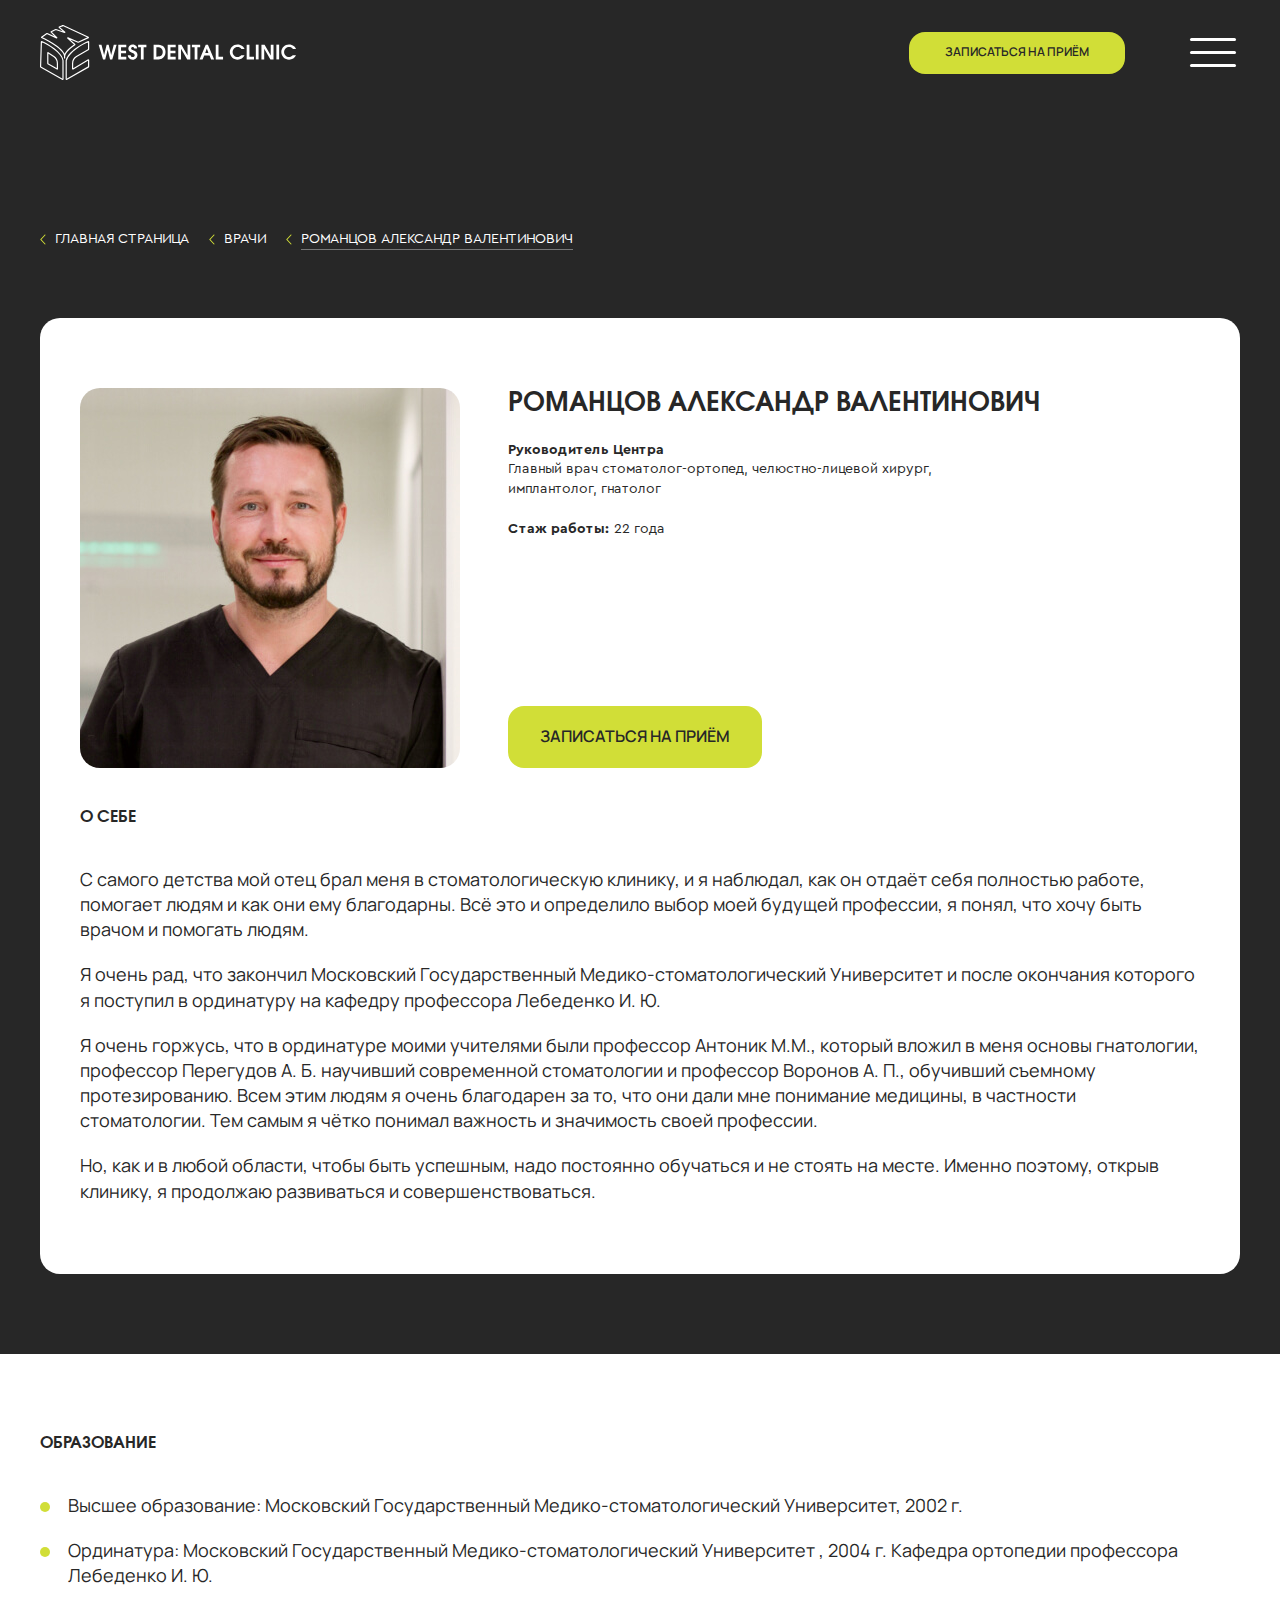
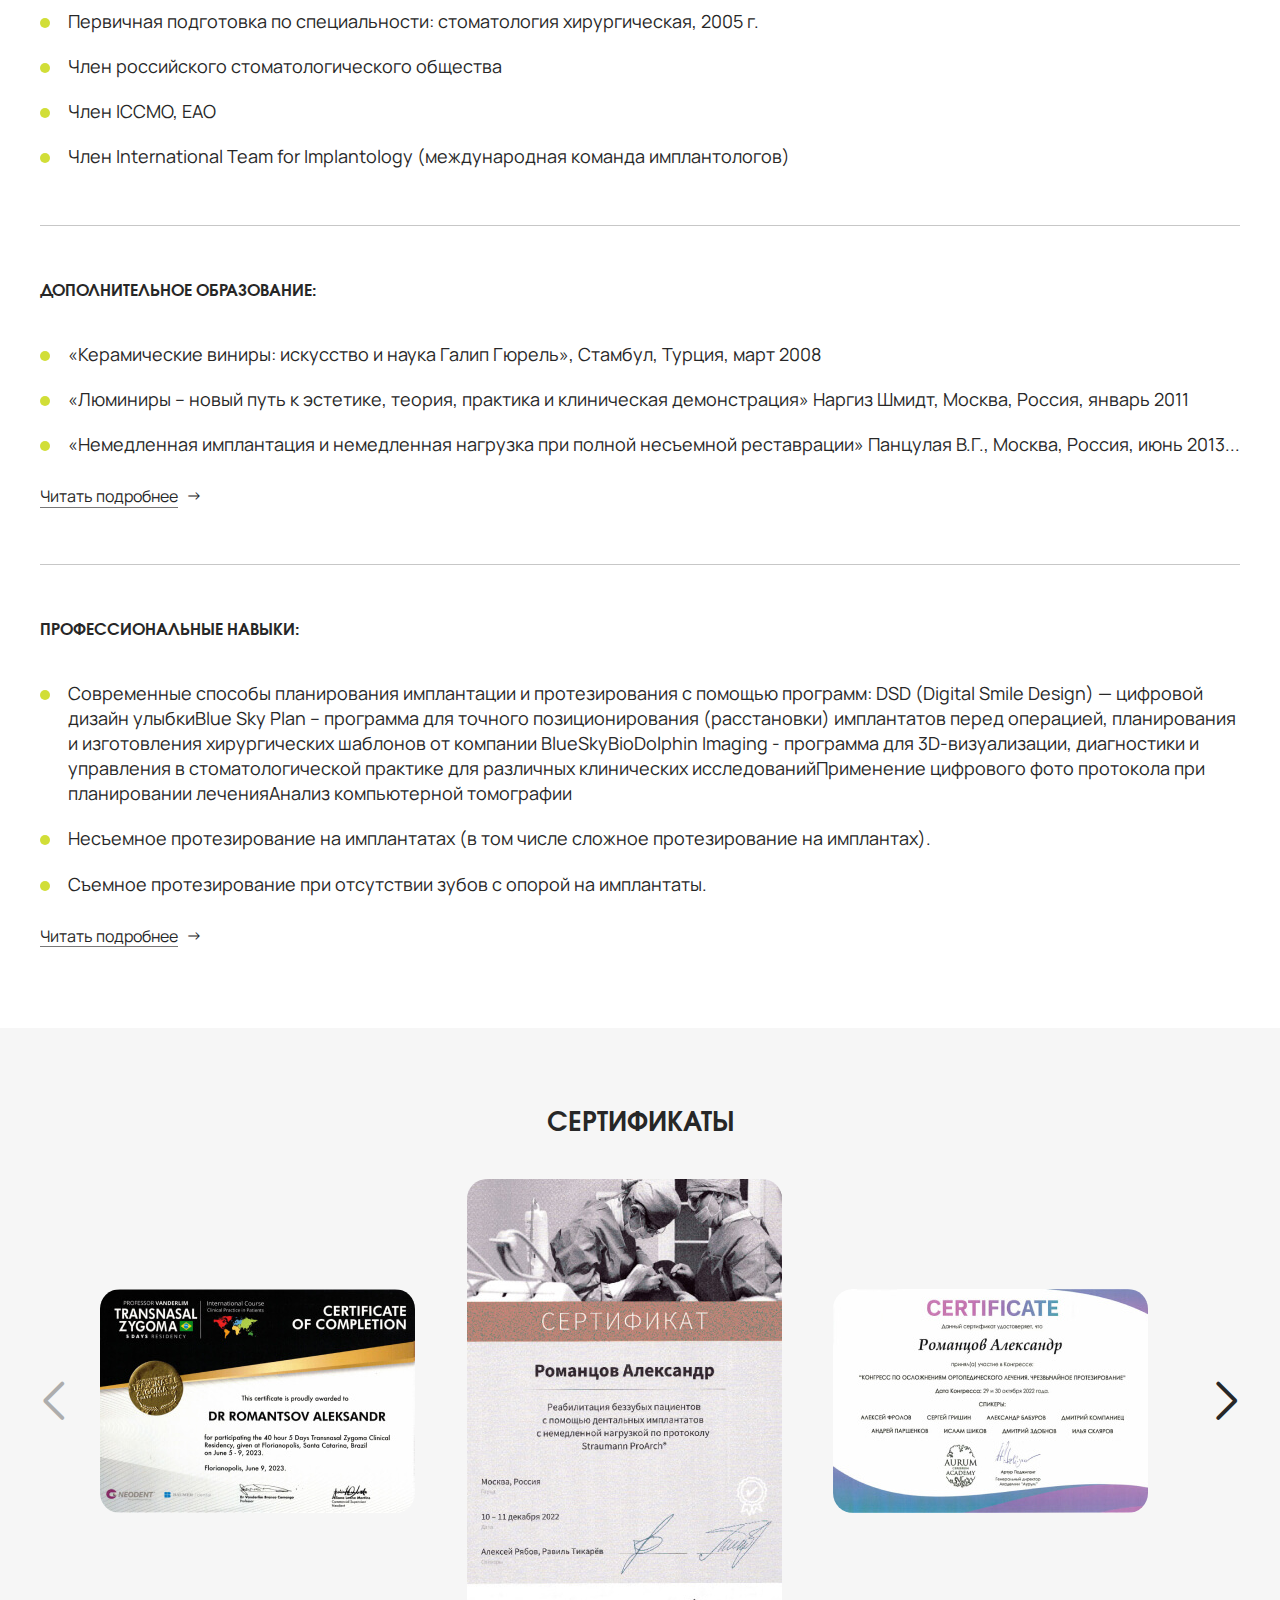
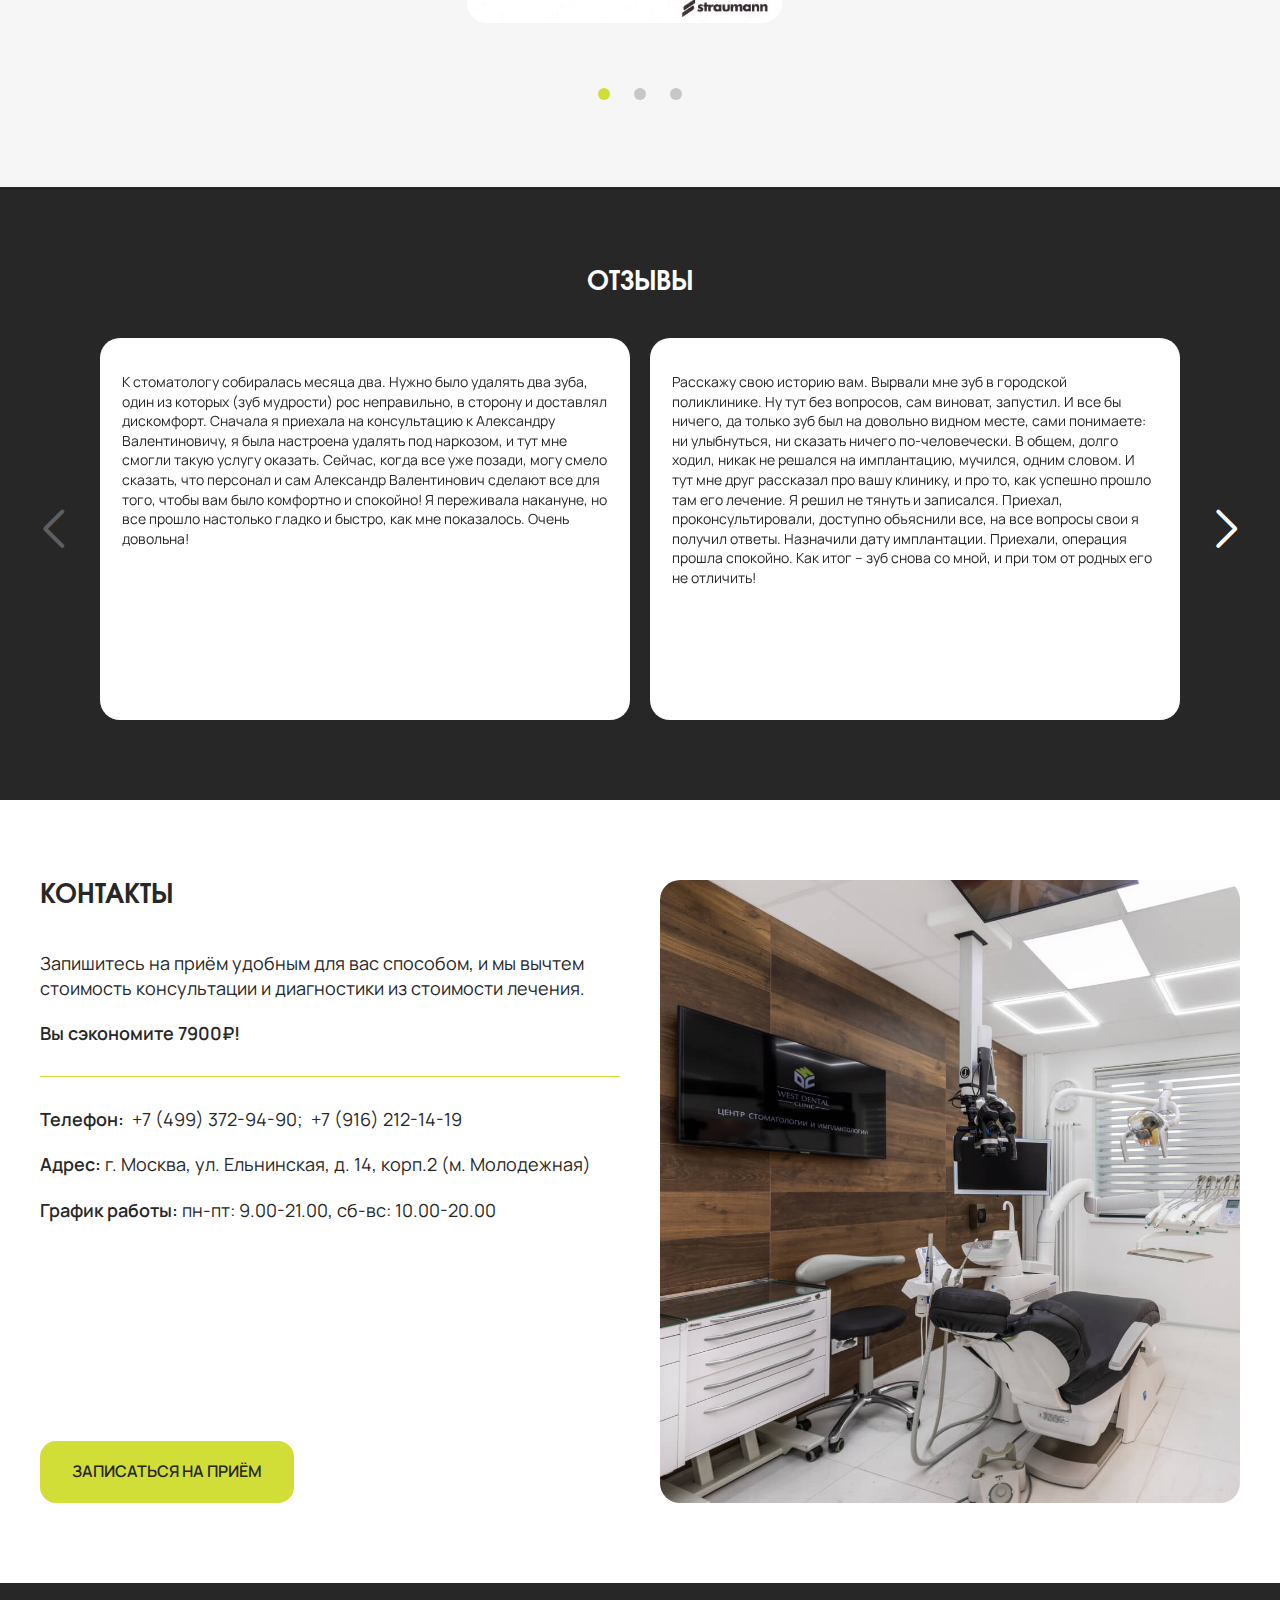
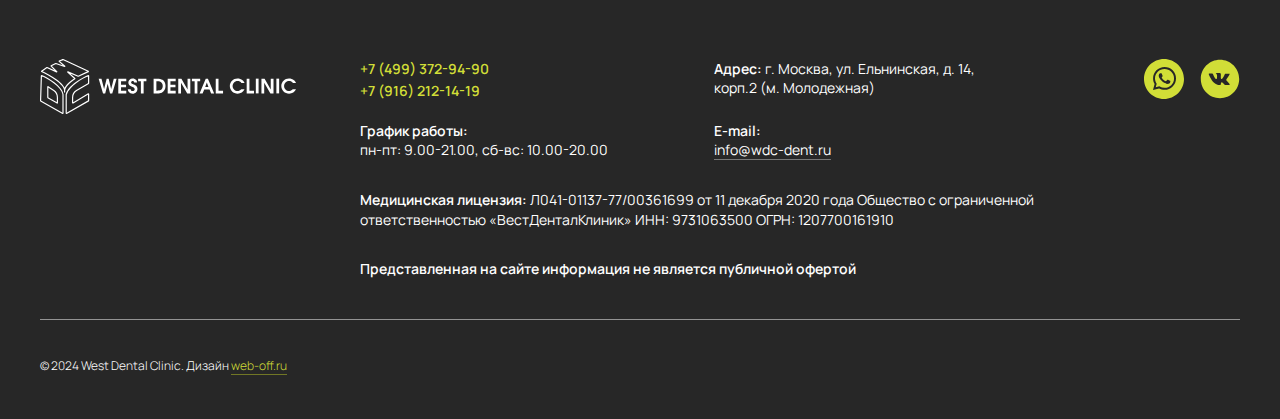
==== doctor.html @ a2f6a0a9 "responsive" ====
﻿<!DOCTYPE html>
<html lang="ru">

<head>
    <meta charset="UTF-8">
    <meta name="viewport" content="width=device-width, initial-scale=1">
    <title>Doctor</title>

    <link rel="apple-touch-icon" sizes="180x180" href="./img/apple-touch-icon.png">
    <link rel="icon" type="image/png" sizes="32x32" href="./img/favicon-32x32.png">
    <link rel="icon" type="image/png" sizes="16x16" href="./img/favicon-16x16.png">
    <link rel="manifest" href="./img/site.webmanifest">
    <link rel="mask-icon" href="./img/safari-pinned-tab.svg" color="#5bbad5">
    <meta name="msapplication-TileColor" content="#00a300">
    <meta name="theme-color" content="#ffffff">

    <link rel="preconnect" href="https://fonts.googleapis.com">
    <link rel="preconnect" href="https://fonts.gstatic.com" crossorigin>
    <link href="https://fonts.googleapis.com/css2?family=Manrope:wght@200..800&display=swap" rel="stylesheet">

    <link href="https://cdn.jsdelivr.net/npm/swiper@11/swiper-bundle.min.css" rel="stylesheet">
    <link href="https://cdn.jsdelivr.net/npm/@fancyapps/ui@5.0/dist/fancybox/fancybox.css" rel="stylesheet">
    <link href="https://cdnjs.cloudflare.com/ajax/libs/animate.css/4.1.1/animate.min.css" rel="stylesheet">
    <link href="css/main.css" rel="stylesheet">
</head>

<body>
    <header class="header">
        <div class="container header__container">
            <a href="" class="header__logo">
                <img src="./img/logo.svg" alt="">
            </a>
            <div class="header__group">
                <address class="header__contact">
                    <a class="header__tel link" href="callto:+74993729490">+7 (499) 372-94-90</a>
                    <p class="header__address">Адрес: г. Москва, ул. Ельнинская, д. 14, корп.2 (м. Молодежная)</p>
                </address>
                <button class="btn btn_min btn_modal"><span>Записаться на приём</span></button>
                <div class="header__menu-btn">
                    <div class="hamburger">
                        <span></span>
                        <span></span>
                        <span></span>
                    </div>
                </div>
            </div>
        </div>
    </header>
    <div class="menu">
        <div class="menu__container">
            <div class="menu__close">
                <svg>
                    <use xlink:href="./img/sprite.svg#icon-close"></use>
                </svg>
            </div>
            <div class="menu__main">
                <a href="" class="menu__logo">
                    <img src="./img/logo.svg" alt="">
                </a>
                <ul class="nav">
                    <li>
                        <span>Услуги и стоимость</span>
                    </li>
                    <li><a href="">наша команда</a></li>
                    <li><a href="">Цены</a></li>
                    <li><a href="">о нас</a></li>
                    <li><a href="">отзывы</a></li>
                    <li><a href="">Контакты</a></li>
                </ul>
                <div class="menu__soc">
                    <a href="#" class="menu__soclink">
                        <img src="img/icon_wa.svg" alt="">
                    </a>
                    <a href="#" class="menu__soclink">
                        <img src="img/icon_vk.svg" alt="">
                    </a>
                </div>
                <div class="menu__contact">
                    <p><strong>Адрес:</strong> г. Москва, ул. Ельнинская, д. 14,<br>корп.2 (м. Молодежная)</p>
                    <p><strong>График работы:</strong> пн-пт: 9.00-21.00, сб-вс: 10.00-20.00</p>
                </div>
            </div>
            <div class="menu__levelwrap menu__levelwrap_2">
                <ul class="menu__2">
                    <li class="menu__back">
                        <img src="./img/back.svg" alt="">
                    </li>
                    <li class="menu__levelclose">
                        <svg>
                            <use xlink:href="./img/sprite.svg#icon-close"></use>
                        </svg>
                    </li>
                    <li><a href="">Консультация и диагностика</a></li>
                    <li>
                        <span data-menu="2_1">Лечение зубов и травм</span>
                    </li>
                    <li><a href="">Антистресс-лечение зубов<br>(наркоз, седация, закись азота)</a></li>
                    <li><a href="">Лечение ВНЧС</a></li>
                    <li>
                        <span data-menu="2_2">Имплантация</span>
                    </li>
                    <li>
                        <span data-menu="2_3">Протезирование</span>
                    </li>
                    <li>
                        <span data-menu="2_4">Хирургия</span>
                    </li>
                    <li>
                        <span data-menu="2_5">Ортодонтия</span>
                    </li>
                    <li><a href="">Детская стоматология</a></li>
                    <li><a href="">Лечение десен<br>(гингивит, пародонтоз, кровотечение)</a></li>
                    <li>
                        <span data-menu="2_6">Профессиональная гигиена<br>и отбеливание</span>
                    </li>    
                </ul>
            </div>
            <div class="menu__levelwrap">
                <ul id="menu_2_1" class="menu__3">
                    <li class="menu__back">
                        <img src="./img/back.svg" alt="">
                    </li>
                    <li class="menu__levelclose">
                        <svg>
                            <use xlink:href="./img/sprite.svg#icon-close"></use>
                        </svg>
                    </li>
                    <li><a href="">Лечение кариеса и установка пломбы</a></li>
                    <li><a href="">Лечение каналов зуба, пульпита, кисты<br>и периодонтита</a></li>
                    <li><a href="">Реставрация зуба</a></li>
                </ul>
            </div>
            <div class="menu__levelwrap">
                <ul id="menu_2_2" class="menu__3">
                    <li class="menu__back">
                        <img src="./img/back.svg" alt="">
                    </li>
                    <li class="menu__levelclose">
                        <svg>
                            <use xlink:href="./img/sprite.svg#icon-close"></use>
                        </svg>
                    </li>
                    <li><a href="">Одиночная имплантация (классическая)</a></li>
                    <li><a href="">Имплантация Аll-on-4 / Аll-on-6</a></li>
                    <li><a href="">Скуловая имплантация Zygoma</a></li>
                </ul>
            </div>
            <div class="menu__levelwrap">
                <ul id="menu_2_3" class="menu__3">
                    <li class="menu__back">
                        <img src="./img/back.svg" alt="">
                    </li>
                    <li class="menu__levelclose">
                        <svg>
                            <use xlink:href="./img/sprite.svg#icon-close"></use>
                        </svg>
                    </li>
                    <li><a href="">Коронки</a></li>
                    <li><a href="">Виниры</a></li>
                    <li><a href="">Съемные протезы</a></li>
                    <li><a href="">Протезирование на имплантатах</a></li>
                </ul>
            </div>
            <div class="menu__levelwrap">
                <ul id="menu_2_4" class="menu__3">
                    <li class="menu__back">
                        <img src="./img/back.svg" alt="">
                    </li>
                    <li class="menu__levelclose">
                        <svg>
                            <use xlink:href="./img/sprite.svg#icon-close"></use>
                        </svg>
                    </li>
                    <li><a href="">Удаление зубов без боли</a></li>
                    <li><a href="">Удаление зубов мудрости</a></li>
                    <li><a href="">Удаление кисты зуба</a></li>
                    <li><a href="">Пластика уздечки языка</a></li>
                    <li><a href="">Пластика десны</a></li>
                    <li><a href="">Костная пластика</a></li>
                </ul>
            </div>
            <div class="menu__levelwrap">
                <ul id="menu_2_5" class="menu__3">
                    <li class="menu__back">
                        <img src="./img/back.svg" alt="">
                    </li>
                    <li class="menu__levelclose">
                        <svg>
                            <use xlink:href="./img/sprite.svg#icon-close"></use>
                        </svg>
                    </li>
                    <li><a href="">Брекеты</a></li>
                    <li><a href="">Элайнеры</a></li>
                    <li><a href="">Пластинки для детей</a></li>
                </ul>
            </div>
            <div class="menu__levelwrap">
                <ul id="menu_2_6" class="menu__3">
                    <li class="menu__back">
                        <img src="./img/back.svg" alt="">
                    </li>
                    <li class="menu__levelclose">
                        <svg>
                            <use xlink:href="./img/sprite.svg#icon-close"></use>
                        </svg>
                    </li>
                    <li><a href="">Чистка и удаление зубного камня</a></li>
                    <li><a href="">Отбеливание зубов</a></li>
                </ul>
            </div>
        </div>
    </div>
    <main class="main">
        <article class="article article_black article_first">
            <div class="container">
                <ul class="breadcrumbs">
                    <li><a href="">главная страница</a></li>
                    <li><a href="">врачи</a></li>
                    <li><span>Романцов Александр валентинович</span></li>
                </ul>
                <div class="doccard-wrap">
                    <div class="doccard">
                        <div class="doccard__picwrap">
                            <img class="doccard__pic" src="./img/doc_1.jpg" alt="">
                        </div>
                        <div class="doccard__desc">
                            <h2 class="title title_h2">РОМАНЦОВ АЛЕКСАНДР <span>ВАЛЕНТИНОВИЧ</span></h2>
                            <p><strong>Руководитель Центра</strong><br>Главный врач стоматолог-ортопед, челюстно-лицевой
                                хирург, имплантолог, гнатолог</p>
                            <p><strong>Стаж работы:</strong> 22 года</p>
                        </div>
                        <div class="doccard__btnwrap">
                            <a class="btn btn_modal" href="" target="_blank"><span>Записаться на приём</span></a>
                        </div>
                        <div class="doccard__videowrap">
                            <div class="doccard__videoinner">
                                <iframe src="https://www.youtube.com/embed/AF09x-DdxAo"
                                    title="Романцов А.В. о стоматологии West Dental Clinic" frameborder="0"
                                    policy="strict-origin-when-cross-origin" allowfullscreen="">
                                </iframe>
                            </div>
                        </div>
                    </div>
                    <div class="content">
                        <h3>О себе</h3>
                        <p>С самого детства мой отец брал меня в стоматологическую клинику, и я наблюдал, как он отдаёт себя
                            полностью работе, помогает людям и как они ему благодарны. Всё это и определило выбор моей
                            будущей профессии, я понял, что хочу быть врачом и помогать людям.</p>
                        <p>Я очень рад, что закончил Московский Государственный Медико-стоматологический Университет и после
                            окончания которого я поступил в ординатуру на кафедру профессора Лебеденко И. Ю.
    
                        </p>
                        <p>Я очень горжусь, что в ординатуре моими учителями были профессор Антоник М.М., который вложил в
                            меня основы гнатологии, профессор Перегудов А. Б. научивший современной стоматологии и профессор
                            Воронов А. П., обучивший съемному протезированию. Всем этим людям я очень благодарен за то, что
                            они дали мне понимание медицины, в частности стоматологии. Тем самым я чётко понимал важность и
                            значимость своей профессии.</p>
                        <p>Но, как и в любой области, чтобы быть успешным, надо постоянно обучаться и не стоять на месте.
                            Именно поэтому, открыв клинику, я продолжаю развиваться и совершенствоваться.</p>
                    </div>
                </div>
            </div>
        </article>
        <article class="article">
            <div class="container">
                <div class="content">
                    <h3>ОБРАЗОВАНИЕ</h3>
                    <ul>
                        <li>Высшее образование: Московский Государственный Медико-стоматологический Университет, 2002 г.</li>
                        <li>Ординатура: Московский Государственный Медико-стоматологический Университет , 2004 г. 
                            Кафедра ортопедии профессора Лебеденко И. Ю.</li>
                        <li>Первичная подготовка по специальности: стоматология хирургическая, 2005 г.</li>
                        <li>Член российского стоматологического общества</li>
                        <li>Член ICCMO, EAO</li>
                        <li>Член International Team for Implantology (международная команда имплантологов)</li>
                    </ul>
                    <hr>
                    <h3>ДОПОЛНИТЕЛЬНОЕ ОБРАЗОВАНИЕ:</h3>
                    <ul>
                        <li>«Керамические виниры: искусство и наука Галип Гюрель», Стамбул, Турция, март 2008</li>
                        <li>«Люминиры – новый путь к эстетике, теория, практика и клиническая демонстрация» Наргиз Шмидт, Москва, Россия, январь 2011</li>
                        <li>«Немедленная имплантация и немедленная нагрузка при полной несъемной реставрации» Панцулая В.Г., Москва, Россия, июнь 2013...</li>
                    </ul>
                    <a href="" class="readmore">Читать подробнее</a>
                    <hr>
                    <h3>ПРОФЕССИОНАЛЬНЫЕ НАВЫКИ:</h3>
                    <ul>
                        <li>Современные способы планирования имплантации и протезирования с помощью программ: DSD (Digital Smile Design) — цифровой дизайн улыбкиBlue Sky Plan – программа для точного позиционирования (расстановки) имплантатов перед операцией, планирования и изготовления хирургических шаблонов от компании BlueSkyBioDolphin Imaging - программа для 3D-визуализации, диагностики и управления в стоматологической практике для различных клинических исследованийПрименение цифрового фото протокола при планировании леченияАнализ компьютерной томографии</li>
                        <li>Несъемное протезирование на имплантатах (в том числе сложное протезирование на имплантах).</li>
                        <li>Съемное протезирование при отсутствии зубов с опорой на имплантаты.</li>
                    </ul>
                    <a href="" class="readmore">Читать подробнее</a>
                </div>
            </div>
        </article>
        <article class="article sert">
            <div class="container">
                <h2 class="title title_h2 title_center">Сертификаты</h2>
                <div class="galwrap">
                    <div id="sert-gal" class="sert-gal swiper">
                        <div class="swiper-wrapper">
                            <div class="swiper-slide">
                                <a class="sert-gal__picwrap" href="./img/sert_1_big.jpg" data-fancybox="sert-gal">
                                    <img class="sert-gal__pic" src="./img/sert_1.jpg" alt="">
                                </a>
                            </div>
                            <div class="swiper-slide">
                                <a class="sert-gal__picwrap" href="./img/sert_2_big.jpg" data-fancybox="sert-gal">
                                    <img class="sert-gal__pic" src="./img/sert_2.jpg" alt="">
                                </a>
                            </div>
                            <div class="swiper-slide">
                                <a class="sert-gal__picwrap" href="./img/sert_3_big.jpg" data-fancybox="sert-gal">
                                    <img class="sert-gal__pic" src="./img/sert_3.jpg" alt="">
                                </a>
                            </div>
                            <div class="swiper-slide">
                                <a class="sert-gal__picwrap" href="./img/sert_1_big.jpg" data-fancybox="sert-gal">
                                    <img class="sert-gal__pic" src="./img/sert_1.jpg" alt="">
                                </a>
                            </div>
                            <div class="swiper-slide">
                                <a class="sert-gal__picwrap" href="./img/sert_2_big.jpg" data-fancybox="sert-gal">
                                    <img class="sert-gal__pic" src="./img/sert_2.jpg" alt="">
                                </a>
                            </div>
                        </div>
                    </div>
                    <div id="sert-prev" class="swiper-button swiper-button-prev"></div>
                    <div id="sert-next" class="swiper-button swiper-button-next"></div>
                </div>
                <div id="sert-pagination" class="swiper-pagination"></div>
            </div>
        </article>
        <article class="article article_black">
            <div class="container">
                <h2 class="title title_h2 title_center">Отзывы</h2>
                <div class="textreview-wrap">
                    <div class="galwrap">
                        <div id="textreview" class="review-text swiper">
                            <div class="swiper-wrapper">
                                <div class="swiper-slide">
                                    К стоматологу собиралась месяца два. Нужно было удалять два зуба, один из которых (зуб мудрости) рос неправильно, в сторону и доставлял дискомфорт. Сначала я приехала на консультацию к Александру Валентиновичу, я была настроена удалять под наркозом, и тут мне смогли такую услугу оказать. Сейчас, когда все уже позади, могу смело сказать, что персонал и сам Александр Валентинович сделают все для того, чтобы вам было комфортно и спокойно! Я переживала накануне, но все прошло настолько гладко и быстро, как мне показалось. Очень довольна!
                                </div>
                                <div class="swiper-slide">
                                    Расскажу свою историю вам. Вырвали мне зуб в городской поликлинике. Ну тут без вопросов, сам виноват, запустил. И все бы ничего, да только зуб был на довольно видном месте, сами понимаете: ни улыбнуться, ни сказать ничего по-человечески. В общем, долго ходил, никак не решался на имплантацию, мучился, одним словом. И тут мне друг рассказал про вашу клинику, и про то, как успешно прошло там его лечение. Я решил не тянуть и записался. Приехал, проконсультировали, доступно объяснили все, на все вопросы свои я получил ответы. Назначили дату имплантации. Приехали, операция прошла спокойно. Как итог – зуб снова со мной, и при том от родных его не отличить!
                                </div>
                                <div class="swiper-slide">
                                    Хорошая клиника. Удаляла здесь зуб и теперь планирую поставить имплант. Очень боялась процедуры удаления. Раньше не приходилось этого делать, думала, что будет больно. Ничего подобного, но об этом подробнее уже на страничке врача Чижевского. Сама клиника приятная, обстановка, атмосфера все сделано так, чтобы пациенты чувствовали себя комфортно. Расчет оказался верным, да и отношение сотрудников тоже порадовало, вежливо, участливо общаются, помогают по всем вопросам. Наилучшие впечатления.
                                </div>
                                <div class="swiper-slide">
                                    Нужно было удалить 4 "восьмерки". В нескольких клиниках (не в России) сказали, что зубы сложные и для удаления нужно ложиться в стационар. Где-то говорили, что операция под под общим наркозом. В общем, достаточно страшно звучало. По рекомендации узнал о докторе, записался за месяц и ради операции приехал из Еревана в Москву. Больше всего поразила скорость, с которой все зубы были удалены. 25-30 минут! После операции доктор дал все инструкции по уходу + отправил подробный PDF-файл с ними. Ожидал, что процесс заживления будет долгим и болезненным, однако все оказалось совсем не так. Самым неприятным было дождаться, пока пройдет анестезия. Дальше только легкий дискомфорт от швов. Все пугали большим отеком… Отек был настолько минимальным, что это не считается.  В общем, все отлично! Иван - очень профессиональный хирург, бесконечно советую всем, кто читает этот отзыв и сомневается! <a href="https://prodoctorov.ru/moskva/lpu/44624-west-dental-clinic/otzivi/" target="_blank">https://prodoctorov.ru/moskva/lpu/44624-west-dental-clinic/otzivi/</a>
                                </div>
                                <div class="swiper-slide">
                                    Стоматолог Романцов Александр Валентинович — профессионал своего дела! Обратилась к нему для установки виниров и осталась полностью довольна результатом. Он проявил чуткость и внимание, внимательно выслушал все мои пожелания и объяснил все этапы процедуры. Врач работал аккуратно и безболезненно, что для меня было особенно важно. Виниры выглядят естественно и отлично смотрятся на зубах, я получила именно то, что хотела. Благодаря доктору Романцову улыбка стала моим главным украшением! Рекомендую его услуги всем, кто хочет получить качественное лечение и прекрасный результат. <a href="https://prodoctorov.ru/moskva/lpu/44624-west-dental-clinic/otzivi/" target="_blank">https://prodoctorov.ru/moskva/lpu/44624-west-dental-clinic/otzivi/</a>
                                </div>
                                <div class="swiper-slide">
                                    Доктор тщательно изучил мою улыбку и выслушал все мои пожелания относительно конечного результата. Он проявил глубокое понимание и предложил мне несколько вариантов, чтобы помочь мне выбрать наиболее подходящий дизайн и форму виниров. Во время процедуры установки виниров доктор проявил высокую компетентность и мастерство. Он использовал современное оборудование и техники, чтобы достичь оптимального результата. Когда процедура была завершена, я был приятно удивлен результатом. Виниры были точно изготовлены, и идеально соответствовали моим зубам. Моя улыбка стала более красивой и естественной, и я получил много положительных отзывов от друзей и семьи. <a href="https://prodoctorov.ru/moskva/lpu/44624-west-dental-clinic/otzivi/" target="_blank">https://prodoctorov.ru/moskva/lpu/44624-west-dental-clinic/otzivi/</a>
                                </div>
                                <div class="swiper-slide">
                                    Обратилась в стоматологию "Вест дентал клиник", так как болела нижняя челюсть. После осмотра и рентгена выяснилось, что это зуб мудрости упирается в зубной ряд. На удаление меня отправили к Александру Валентиновичу. Врач понравился, так как быстро и безболезненно провел сложное удаление зуба. В кабинете комфортное кресло, приятная музыка, чистота и порядок. <a href="https://prodoctorov.ru/moskva/lpu/44624-west-dental-clinic/otzivi/" target="_blank">https://prodoctorov.ru/moskva/lpu/44624-west-dental-clinic/otzivi/</a>
                                </div>
                                <div class="swiper-slide">
                                    У Александра Валентиновича ставила коронку, когда сломался передний зуб. Естественно я расстроилась и стала искать клинику, в которой можно исправить всё. Доктора Романцова посоветовала мама, которая ещё у его отца делала коронки и протез. Я записалась на первичный прием. Александр Валентинович отказался от идеи удаления и имплантации после того, как увидел снимок зуба. Зуб перелечили и восстановили под коронку. На тот момент я была стеснена в средствах. Установка прошла удачно. К коронке уже привыкла, дискомфорта от неё нет, как родная. По цвету тоже не отличишь. Доктора рекомендую. <a href="https://prodoctorov.ru/moskva/lpu/44624-west-dental-clinic/otzivi/" target="_blank">https://prodoctorov.ru/moskva/lpu/44624-west-dental-clinic/otzivi/</a>
                                </div>
                                <div class="swiper-slide">
                                    Буквально перед Новым годом посетила клинику "Вест дентал клиник", на Ельнинской улице. Приехали на праздники в Москву к родственникам и после катания на горках и сильного переохлаждения опухла щека. Боль мучила всю ночь, и утром сестра повезла меня в эту клинику. Спасибо доктору Романцову Александру Валентиновичу, выявили сильное обострение периодонтита, и зуб пришлось удалить. Очень вежливый и добродушный человек, компетентный врач, всё сделал быстро и профессионально. <a href="https://prodoctorov.ru/moskva/lpu/44624-west-dental-clinic/otzivi/" target="_blank">https://prodoctorov.ru/moskva/lpu/44624-west-dental-clinic/otzivi/</a>
                                </div>
                                <div class="swiper-slide">
                                    Долго была в поисках клиники и могу смело сказать , что я ее нашла ! Поход к стоматологу , чего уж там , не самое приятное мероприятие … Особенно для меня , учитывая непереносимость некоторых вмешательств . Страх остаться один на один с болью ,часто останавливает , но это не про West dental clinic . Куратор Елизавета и врачи всегда на связи и подскажут , что нужно сделать (особую благодарность Иваненко М.Д. ). Оборудование соответствует новейшим технологиям . Доктор Романцов А.В. часто повышает квалификации зарубежом. Возможно для кого-то ценообразование за услуги покажется завышенной , но это среднестатистическая цена по Москве за хорошие услуги . И нужно учесть , что в этой клинике , специалист точно не забудет изломленный инструмент в зубе , что часто бывает . Уже год комфортно и без последствий лечу зубы . И вам советую выбрать именно эту клинику. <a href="https://yandex.ru/maps/org/west_dental_clinic/122246057329/reviews/?ll=37.428621%2C55.738187&z=14.6" target="_blank">https://yandex.ru/maps/org/west_dental_clinic/122246057329/reviews/?ll=37.428621%2C55.738187&z=14.6</a>
                                </div>
                                <div class="swiper-slide">
                                    Это самое настоящее место притяжения для тех кто хочет иметь здоровые зубы и красивую улыбку. Отличный интерьер, классные специалисты, передовые технологии в стоматологии. Но самое важное это самые искренние отношения к пациентам. Сюда хочется возвращаться снова и снова не только взрослым но и маленьким пациентам. Для маленьких пациентов есть детский кабинет в котором совсем не страшно лечить зубки. Всем желаю посетить данную клинику, лучшую клинику в городе. <a href="https://yandex.ru/maps/org/west_dental_clinic/122246057329/reviews/?ll=37.428621%2C55.738187&z=14.6" target="_blank">https://yandex.ru/maps/org/west_dental_clinic/122246057329/reviews/?ll=37.428621%2C55.738187&z=14.6</a>
                                </div>
                                <div class="swiper-slide">
                                    Я не любитель писать отзывы,но видимо пришло и моё время. Клиника и персонал на высшем уровне.Настолько клиентоориентированности я не видела нигде. Даже ,ожидавшему ,в машине клиенту предлагают чай(девушки на ресепшен 12.10.23 ооочень приветливы). Наш доктор Авлюкова,раньше работала не далеко от нашего дома.Узнав что она перевелась в другой конец Москвы-я расстроилась,что придется дольше ехать))).Менять доктора точно не буду,где она -там и мы. <a href="https://yandex.ru/maps/org/west_dental_clinic/122246057329/reviews/?ll=37.428621%2C55.738187&z=14.6" target="_blank">https://yandex.ru/maps/org/west_dental_clinic/122246057329/reviews/?ll=37.428621%2C55.738187&z=14.6</a>
                                </div>
                                <div class="swiper-slide">
                                    Лучшая семейная клиника Москвы и не только! Мы с семьей часто путешествуем по миру, но такого сервиса не встречали ни в одной стране. Попали сюда случайно, увидев рекламу в интернете. Заинтересовал подход и уровень сервиса. С тех пор прошло 3 года и мы ни разу не пожалели что лечимся здесь. Я с женой побывал в руках наверное всех специалистов клиники и мы всегда оставались довольны. Дети наблюдаются Авлюковой Алтын, они впервые САМИ ХОТЯТ ЛЕЧИТСЯ. Врач великолепный, легко нашел подход к обоим детям, не смотря на то что они абсолютно разные. Очень нравится что лечится можно одновременно всем членам семьи. Так же поражает уровень сервиса. Всегда тепло встретят фирменным чаем, при долгом лечении выдадут тапочки и плед, а в день рождения пришлют цветы/подарок. Если вы хотите ощутить на себе что такое ВИП сервис и забыть о том что стоматология это страшно - вам сюда! <a href="https://yandex.ru/maps/org/west_dental_clinic/122246057329/reviews/?ll=37.428621%2C55.738187&z=14.6" target="_blank">https://yandex.ru/maps/org/west_dental_clinic/122246057329/reviews/?ll=37.428621%2C55.738187&z=14.6</a>
                                </div>
                                <div class="swiper-slide">
                                    Ходим уже всей семьей. Александр Валентинович профессионал очень высокой категории, взялся за мой сложный случай и все процедуры провёл на высочайшем уровне! Год прошел, а я хожу мимо и радуюсь, что у нас на районе есть такая замечательная клиника! Все показали, рассказали, предложили альтернативные варианты материалов по стоимости, дали время определиться. Через год назрело удаление зуба у мужа- без вопросов сразу сюда. А какое здесь внимательное отношение к детям!!!! У меня сынок после удаления зуба из кабинета таким довольным вышел, что захотел обратно в гости. Спасибо Вам от всей нашей семьи! Успехов и процветания! <a href="https://yandex.ru/maps/org/west_dental_clinic/122246057329/reviews/?ll=37.428621%2C55.738187&z=14.6" target="_blank">https://yandex.ru/maps/org/west_dental_clinic/122246057329/reviews/?ll=37.428621%2C55.738187&z=14.6</a>
                                </div>
                                <div class="swiper-slide">
                                    Была на приёме с ребёнком 5 лет. Атмосфера очень комфортная. Обстановка и ремонт на высшем уровне. Персонал обходительный. Сын очень нервничал, но интерьер детского кабинета, телевизор с мультфильмом и правильное общение врача помогли ему расслабиться и дать возможность вылечить зуб. Отдельно хочу сказать, что кабинет оборудован всем необходимым, чтоб быстро и качественно вылечить зуб у маленького ребёнка за один визит. Более того, если бы сына не удалось успокоить, то была возможность вылечить зуб под наркозом, есть всё необходимое для этого. Сын ушёл в отличном настроении. После лечения зуб не беспокоил. Клинику рекомендую! <a href="https://yandex.ru/maps/org/west_dental_clinic/122246057329/reviews/?ll=37.428621%2C55.738187&z=14.6" target="_blank">https://yandex.ru/maps/org/west_dental_clinic/122246057329/reviews/?ll=37.428621%2C55.738187&z=14.6</a>
                                </div>
                                <div class="swiper-slide">
                                    Я год решалась на подрезание уздечки ребёнку. Искала доктора. Поехали в одну клинику, но там не нашли контакт с ребёнком и нам посоветовали west dental. С самого порога от клиники только восторг, уровень сервиса достойный, приветливый администратор, супер врачи, к которым не страшно идти даже детям, чистейшая клиника с современным ремонтом, дизайном и оборудованием. Доктору Алтын просто низкий поклон за её золотые руки. На сколько быстро она нашла контакт с ребёнком, который не даётся даже кровь из пальца сдавать. Здесь же он доверял доктору на все 100%. И после пластики уздечки обнимался с доктором. Всё сделали быстро, качественно и безболезненно. Теперь нашего трусишку будем возить только сюда!!! Спасибо огромное🙏🏽 <a href="https://yandex.ru/maps/org/west_dental_clinic/122246057329/reviews/?ll=37.428621%2C55.738187&z=14.6" target="_blank">https://yandex.ru/maps/org/west_dental_clinic/122246057329/reviews/?ll=37.428621%2C55.738187&z=14.6</a>
                                </div>
                                <div class="swiper-slide">
                                    Прекрасная клиника! Обратились просто найдя в поиске. Уделили время и мне и мужу и ребенку. Очень класно, что могу одновременно полечить всю семью. Мне пролечила каналы Иваненко Мария Дмитриевна. Над мужем колдовал сам Романцов Александр Валентинович. Поставили 3 имплантата с коронками. А ребенка осчастливила Богословская Мария Александровна. Клиника не из дешевых, но проходя здесь лечение понимаешь что не зря. Сервис, оборудование, персонал - все на высоте. Ездим с другого конца Москвы, ведь отношение к пациентам и любовь к своей работе присуща не всем врачам! Спасибо большое! Рады что вы стали и нашей Семейной стоматологией! <a href="https://yandex.ru/maps/org/west_dental_clinic/122246057329/reviews/?ll=37.428621%2C55.738187&z=14.6" target="_blank">https://yandex.ru/maps/org/west_dental_clinic/122246057329/reviews/?ll=37.428621%2C55.738187&z=14.6</a>
                                </div>
                            </div>
                        </div>
                        <div id="textreview-prev" class="swiper-button swiper-button-prev"></div>
                        <div id="textreview-next" class="swiper-button swiper-button-next"></div>
                    </div>
                </div>
            </div>
        </article>
        <article class="article contact">
            <div class="container">
                <div class="contact__wrap">
                    <div class="contact__desc">
                        <div class="contact__text">
                            <h2 class="title title_h2">Контакты</h2>
                            <p>Запишитесь на приём удобным для вас способом, и мы вычтем стоимость консультации и диагностики из стоимости лечения.</p>
                            <strong>Вы сэкономите 7900₽!</strong>
                            <hr>
                            <p>
                                <strong>Телефон:</strong>&nbsp;
                                <a href="callto:+74993729490">+7 (499) 372-94-90</a>;&nbsp;
                                <a href="callto:+79162121419">+7 (916) 212-14-19</a>
                            </p>
                            <p><strong>Адрес:</strong>&nbsp;г. Москва, ул. Ельнинская, д. 14, корп.2 (м. Молодежная)</p>
                            <p><strong>График работы:</strong>&nbsp;пн-пт: 9.00-21.00, сб-вс: 10.00-20.00</p>
                        </div>
                        <button class="btn btn_modal"><span>Записаться на приём</span></button>
                    </div>
                    <div class="contact__picwrap">
                        <img class="contact__pic" src="./img/contact.jpg" alt="">
                    </div>
                </div>
            </div>
        </article>
    </main>
    <footer class="footer article_black">
        <div class="container">
            <div class="footer__wrap">
                <a href="#" class="footer__logo">
                    <img src="img/logo.svg" alt="">
                </a>
                <div class="footer__contact">
                    <div>
                        <div>
                            <a class="footer__contact-tel" href="callto:+74993729490">+7 (499) 372-94-90</a>
                        </div>
                        <div>
                            <a class="footer__contact-tel" href="callto:+79162121419">+7 (916) 212-14-19</a>
                        </div>
                        </div>
                    <div>
                        <p><strong>Адрес:</strong> г.&nbsp;Москва, ул.&nbsp;Ельнинская, д.&nbsp;14,<br>корп.2 (м. Молодежная)</p>
                    </div>
                    <div>
                        <p><strong>График работы:</strong> пн-пт: 9.00-21.00, сб-вс:&nbsp;10.00-20.00</p>
                    </div>
                    <div>
                        <p><strong>E-mail:</strong> <a class="footer__mail" href="mailto:info@wdc-dent.ru" target="_blank">info@wdc-dent.ru</a></p>
                    </div>
                </div>
                <div class="footer__soc">
                    <a href="#" class="footer__soclink">
                        <img src="img/icon_wa.svg" alt="">
                    </a>
                    <a href="#" class="footer__soclink">
                        <img src="img/icon_vk.svg" alt="">
                    </a>
                </div>
                <p class="footer__lic"><strong>Медицинская лицензия:</strong> Л041-01137-77/00361699 от 11 декабря 2020 года Общество с ограниченной ответственностью «ВестДенталКлиник» ИНН: 9731063500 ОГРН: 1207700161910</p>
                <p class="footer__pub"><strong>Представленная на сайте информация не является публичной офертой</strong></p>
            </div>
            <p class="footer__copy">
                &copy;&nbsp;2024 West Dental Clinic. Дизайн <a href="web-off.ru" target="_blank">web-off.ru</a>
            </p>
        </div>
    </footer>
    <div class="modal-bg"></div>
    <div class="modal-wrap">
        <div class="modal" data-attr="modal_form">
            <div class="modal__body">
                <h2 class="title title_modal">мы предложим несколько планов лечения на выбор для ситуации любой
                    сложности!</h2>
                <div class="call">
                    Звоните <a href="callto:+74993729490">+7 (499) 372-94-90</a> или мы перезвоним сами!
                </div>
                <form action="#" class="formwrap">
                    <label>
                        <span>Телефон</span>
                        <input id="phone" class="input" type="tel" name="phone" autocomplete="off">
                        <span class="error__text">Пожалуйста, заполните это поле!</span>
                    </label>
                    <label>
                        <span>Имя Фамилия</span>
                        <input class="input error" type="text" id="fio" name="fio">
                        <span class="error__text">Пожалуйста, заполните это поле!</span>
                    </label>
                    <button type="submit" class="btn"><span>Записаться на приём</span></button>
                </form>
                <div class="modal__close">
                    <svg width="26" height="26" viewBox="0 0 26 26" fill="none" xmlns="http://www.w3.org/2000/svg">
                        <path d="M1 1L13 13M13 13L25 25M13 13L25 1M13 13L1 25" stroke="#272727" stroke-width="2"></path>
                    </svg>
                </div>
            </div>
        </div>
    </div>
    <script src="js/jquery-3.6.0.min.js"></script>
    <script src="https://cdn.jsdelivr.net/npm/swiper@11/swiper-bundle.min.js"></script>
    <script src="https://cdn.jsdelivr.net/npm/@fancyapps/ui@5.0/dist/fancybox/fancybox.umd.js"></script>
    <script src="js/wow.min.js"></script>
    <script src="js/mask.js"></script>
    <script src="js/custom.js"></script>
</body>

</html>
---- css/main.css ----
@charset "UTF-8";
@font-face {
  font-family: "Evolventa";
  src: url("../font/EvolventaRegular.ttf") format("truetype");
  font-weight: 400;
  font-style: normal;
}
@font-face {
  font-family: "Evolventa";
  src: url("../font/EvolventaBold.ttf") format("truetype");
  font-weight: 700;
  font-style: normal;
}
@font-face {
  font-family: "Cera";
  src: url("../font/CeraProRegular.eot");
  src: url("../font/CeraProRegular.eot?#iefix") format("embedded-opentype"), url("../font/CeraProRegular.woff2") format("woff2"), url("../font/CeraProRegular.woff") format("woff"), url("../font/CeraProRegular.ttf") format("truetype");
  font-weight: 400;
  font-style: normal;
}
@font-face {
  font-family: "Cera";
  src: url("../font/CeraProBold.eot");
  src: url("../font/CeraProBold.eot?#iefix") format("embedded-opentype"), url("../font/CeraProBold.woff2") format("woff2"), url("../font/CeraProBold.woff") format("woff"), url("../font/CeraProBold.ttf") format("truetype");
  font-weight: 700;
  font-style: normal;
}
* {
  box-sizing: border-box;
}

a:active,
a:focus,
input:active,
input:focus,
textarea:active,
textarea:focus,
button:active,
button:focus,
label:active,
label:focus {
  outline: none !important;
  outline-style: none !important;
  -moz-outline-style: none !important;
  text-decoration: none !important;
}

button {
  cursor: pointer;
}

h1,
h2,
h3,
h4,
h5,
h6 {
  font-weight: 700;
  text-transform: uppercase;
  font-family: var(--third-family);
  line-height: 120%;
  margin-top: 0;
}

h1 {
  font-size: 56px;
  margin: 0 0 40px;
}
h1 span {
  display: block;
  font-weight: 400;
}

h2 {
  font-size: 42px;
  margin-bottom: 60px;
}

h3 {
  font-size: 32px;
  margin-bottom: 24px;
}

h4 {
  font-size: 18px;
  margin-bottom: 16px;
}

input,
select,
textarea {
  outline: none !important;
  outline-style: none !important;
  -moz-outline-style: none !important;
  border: 0;
}

p {
  margin: 0 0 20px;
}
p:last-child {
  margin: 0 !important;
}

img {
  line-height: 100%;
  max-width: 100%;
  display: block;
}

a,
a:hover,
a:focus,
a:visited,
a:active {
  text-decoration: none;
  position: relative;
}

ul {
  list-style-type: none;
  list-style-position: inside;
  display: block;
  margin: 0;
  padding: 0;
}

ol {
  list-style-type: decimal;
  list-style-position: inside;
  display: block;
  margin: 0;
  padding: 0;
}

b,
strong {
  font-weight: 600;
}

i {
  font-style: italic;
}

table {
  border: 0;
  border-collapse: collapse;
  margin: 0;
  width: 100%;
}

table th {
  font-weight: 400;
}

table th,
table td {
  border: 0;
  padding: 0;
}

:root {
  --font-family: "Cera", sans-serif;
  --second-family: "Manrope", sans-serif;
  --third-family: "Evolventa", sans-serif;
  --transition: all 0.2s ease-in-out;
  --transition05: all 0.5s ease-in-out;
  --transitionbtn: all 0.8s cubic-bezier(.4,0,.2,1);
  --black: #272727;
  --green: #d1de37;
  --gray: #c7c7c7;
  --white: #ffffff;
}

body {
  display: flex;
  flex-direction: column;
  min-height: 100vh;
  overflow-x: hidden;
  color: var(--black);
  font-weight: 400;
  font-size: 16px;
  line-height: 1.4;
  padding: 0;
  margin: 0;
  background: var(--white);
  font-family: var(--font-family);
}

.oh {
  overflow: hidden;
}

.nowrap {
  white-space: nowrap;
}

.mb0 {
  margin-bottom: 0 !important;
}

.wow {
  visibility: hidden;
}

.main {
  padding-top: 100px;
  flex: 1 0 auto;
}

.container {
  width: 1180px;
  margin: 0 auto;
  padding: 0;
}

.header {
  padding: 25px 0;
  background: var(--black);
  color: var(--white);
  height: 105px;
  position: fixed;
  top: 0;
  left: 0;
  right: 0;
  z-index: 100;
}
.header__container {
  display: flex;
  justify-content: space-between;
}
.header__logo {
  height: 100%;
  display: block;
}
.header__logo img {
  height: 100%;
}
.header__group {
  display: flex;
  gap: 40px;
  align-items: center;
}
.header__contact {
  font-style: normal;
  font-family: var(--second-family);
  font-weight: 500;
  font-size: 14px;
}
.header__tel {
  color: var(--white);
  transition: var(--transition);
}
.header__tel:hover {
  color: var(--green);
}
.header__address {
  margin-top: 4px;
}
.header__menu-btn {
  justify-content: center;
  align-items: center;
  width: 55px;
  height: 55px;
  cursor: pointer;
  display: flex;
  margin-left: 20px;
}
.header .hamburger {
  width: 46px;
  height: 30px;
  position: relative;
  transform: rotate(0deg);
  transition: 0.5s ease-in-out;
  cursor: pointer;
}
.header .hamburger span:first-child {
  top: 0;
  transform-origin: left center;
}
.header .hamburger span:nth-child(2) {
  top: 13px;
  transform-origin: left center;
}
.header .hamburger span:nth-child(3) {
  top: 26px;
  transform-origin: left center;
}
.header .hamburger span {
  display: block;
  position: absolute;
  height: 3px;
  width: 100%;
  background: var(--white);
  border-radius: 2px;
  opacity: 1;
  left: 0;
  transform: rotate(0deg);
  transition: 0.25s ease-in-out;
}
.header .hamburger.open span:first-child {
  transform: rotate(45deg);
  top: -3px;
  left: 6px;
}
.header .hamburger.open span:nth-child(2) {
  width: 0;
  opacity: 0;
}
.header .hamburger.open span:nth-child(3) {
  transform: rotate(-45deg);
  top: 29px;
  left: 6px;
}

.btn {
  display: inline-flex;
  align-items: center;
  justify-content: center;
  height: 62px;
  border-radius: 16px;
  font-family: var(--second-family);
  font-weight: 600;
  font-size: 16px;
  text-transform: uppercase;
  line-height: 120%;
  padding: 0 32px;
  transition: var(--transition);
  color: var(--black);
  background: var(--green);
  position: relative;
  overflow: hidden;
  border: 0;
}
.btn span {
  position: relative;
  z-index: 20;
  transition: var(--transition);
}
.btn:after {
  content: "";
  display: block;
  position: absolute;
  width: 100%;
  height: 0;
  padding-top: 100%;
  transform: translateY(100%);
  border-radius: 50%;
  transition: var(--transitionbtn);
  z-index: 10;
  background: #becb24;
}
.btn:hover {
  box-shadow: 0 0 14px 2px var(--green);
}
.btn:hover span {
  color: #000;
  transform: scale(1.05);
}
.btn:hover:after {
  transform: translateY(0);
}
.btn_min {
  height: 42px;
  font-size: 12px;
  padding: 0 36px;
}

.article {
  padding: 120px 0;
}
.article_first {
  padding-top: 0;
}
.article_black {
  background: var(--black);
  color: var(--white);
}
.article_black .swiper-button-next:after, .article_black .swiper-button-prev:after {
  color: var(--white);
}
.article_black .swiper-button-next.swiper-button-disabled:hover, .article_black .swiper-button-prev.swiper-button-disabled:hover {
  cursor: not-allowed;
}
.article_black .swiper-button-next.swiper-button-disabled:after, .article_black .swiper-button-prev.swiper-button-disabled:after {
  color: var(--gray);
}
.article_black .swiper-button-next.swiper-button-disabled:after:hover, .article_black .swiper-button-prev.swiper-button-disabled:after:hover {
  cursor: not-allowed;
}
.article_black .review-text .swiper-slide {
  background: var(--white);
  color: var(--black);
  border-radius: 20px;
}

.intro {
  padding: 0 0 40px;
}
.intro__subdesc {
  margin-bottom: 66px;
}
.intro__subdesc span {
  display: block;
  font-family: var(--second-family);
  margin-bottom: 10px;
  font-size: 22px;
}
.intro__subdesc span:last-child {
  margin-bottom: 0;
}
.intro__pic {
  width: auto;
  height: 580px;
}
.intro .container {
  display: flex;
  align-items: center;
  justify-content: space-between;
}

.title_center {
  text-align: center;
}
.stat {
  padding-top: 0;
}

.galwrap {
  position: relative;
  margin: 0 60px;
}

.stat-gal__am {
  color: var(--green);
  font-family: var(--third-family);
  font-weight: 700;
  font-size: 34px;
  color: var(--green);
  margin-bottom: 10px;
}
.stat-gal__am span {
  font-size: 17px;
}
.stat-gal__desc {
  font-family: var(--second-family);
  font-weight: 400;
  font-size: 18px;
}
.stat-gal__desc_min {
  font-size: 16px;
}
.swiper-pagination {
  position: static;
  margin-top: 64px;
}
.swiper-pagination .swiper-pagination-bullet {
  width: 12px;
  height: 12px;
  background: var(--gray);
  margin: 0 12px !important;
  opacity: 1;
}
.swiper-pagination .swiper-pagination-bullet-active {
  background: var(--green);
}

.swiper-button-prev {
  left: -60px;
}

.swiper-button-next {
  right: -60px;
}

.swiper-button-next:after, .swiper-button-prev:after {
  color: var(--black);
  font-weight: 600;
  font-size: 38px;
}

.star {
  background: #f6f6f6;
}
.star-pagination {
  display: none;
}

.star-gal .swiper-slide {
  padding: 20px;
}
.star-gal .swiper-slide__inner {
  border-radius: 20px;
  box-shadow: 0 0 12px 0 rgba(58, 58, 58, 0.12);
  transition: var(--transition);
  display: block;
}
.star-gal .swiper-slide__inner:hover {
  box-shadow: 0 0 12px 4px rgba(58, 58, 58, 0.2);
}
.star-gal__pic {
  border-radius: 20px;
}
.star-gal__name {
  padding: 0 10px;
  display: flex;
  align-items: center;
  justify-content: center;
  font-family: var(--third-family);
  font-weight: 700;
  font-size: 18px;
  text-transform: uppercase;
  color: var(--black);
  height: 80px;
  text-align: center;
}

.fancybox__caption {
  color: var(--gray);
}

.interier {
  padding-top: 66px;
  display: flex;
  align-items: center;
}
.interier__title {
  font-family: var(--third-family);
  font-weight: 400;
  font-size: 32px;
  text-transform: uppercase;
  margin: 0 !important;
}
.interier__title strong {
  font-weight: 600;
}
.interier__videowrap {
  width: 570px;
  flex: 1 0 auto;
}
.interier__videoinner {
  width: 100%;
  border-radius: 20px;
  overflow: hidden;
  position: relative;
  padding-top: 56.25%;
}
.interier__videoinner iframe {
  position: absolute;
  top: 0;
  left: 0;
  bottom: 0;
  right: 0;
  width: 100%;
  height: 100%;
}

.adv__wrap {
  display: flex;
  gap: 60px;
}
.adv__picwrap {
  width: calc(50% - 30px);
  overflow: hidden;
  border-radius: 20px;
}
.adv__pic {
  -o-object-fit: cover;
     object-fit: cover;
  width: 100%;
  height: 100%;
}
.adv__desc {
  width: calc(50% - 30px);
}
.adv__desc p {
  font-family: var(--second-family);
  margin-bottom: 40px;
}

.fear .title_h2 {
  display: flex;
  justify-content: space-between;
  align-items: center;
}
.fear__wrap {
  display: grid;
  grid-template: auto/1.8fr 1fr;
  gap: 8px;
}
.fear__wrap .galwrap {
  margin: 0;
}
.fear-gal {
  height: 100%;
}
.fear__desc {
  display: grid;
  grid-template: auto/1fr 1fr;
  gap: 8px;
}
.fear__desc div {
  border-radius: 20px;
  color: var(--black);
  padding: 26px 22px;
}
.fear__pain {
  grid-area: 1/1/2/3;
  background: var(--gray);
}
.fear__serv {
  grid-row: 2/3;
  grid-column: 1/2;
  background: var(--white);
}
.fear__text {
  font-family: var(--second-family);
}
.fear__price {
  grid-row: 2/3;
  grid-column: 2/3;
  background: var(--white);
}
.fear__cen {
  grid-row: 3/4;
  grid-column: 1/3;
  background: var(--green);
}
.fear__picwrap {
  overflow: hidden;
  border-radius: 20px;
}
.fear__pic {
  -o-object-fit: cover;
     object-fit: cover;
  width: 100%;
  height: 100%;
}

.about__wrap {
  display: grid;
  grid-template: auto 1fr/1fr 1fr;
  grid-column-gap: 60px;
  grid-row-gap: 40px;
}
.about__picblock {
  grid-row: 1/3;
  grid-column: 1/2;
}
.about__picblock span {
  font-family: var(--second-family);
  font-size: 14px;
}
.about__picwrap {
  overflow: hidden;
  border-radius: 20px;
  margin-bottom: 20px;
}
.about__pic {
  -o-object-fit: cover;
     object-fit: cover;
  width: 100%;
  height: 100%;
}
.about__desc {
  grid-row: 1/2;
  grid-column: 2/3;
}
.about__desc p {
  font-family: var(--second-family);
  font-size: 18px;
}
.about__video {
  grid-row: 2/3;
  grid-column: 2/3;
  align-self: end;
}
.about__video p {
  font-family: var(--second-family);
  font-weight: 300;
  font-size: 16px;
}
.about__videowrap {
  width: 260px;
}
.about__videoinner {
  width: 100%;
  border-radius: 20px;
  overflow: hidden;
  position: relative;
  padding-top: 56.25%;
}
.about__videoinner iframe {
  position: absolute;
  top: 0;
  left: 0;
  bottom: 0;
  right: 0;
  width: 100%;
  height: 100%;
}

.eq-gal .swiper-slide {
  background: var(--white);
  border-radius: 20px;
  overflow: hidden;
  height: auto;
  color: var(--black);
  display: flex;
  flex-direction: column;
  justify-content: space-between;
}
.eq-gal .swiper-wrapper {
  align-items: stretch;
}
.eq-gal__desc h4 {
  height: 66px;
  padding: 36px 22px 0;
  margin-bottom: 24px;
}
.eq-gal__desc span {
  padding: 0 22px 22px;
  display: flex;
  font-family: var(--second-family);
}
.eq-gal__pic {
  width: 75%;
  align-self: flex-end;
}

.why {
  background: #f6f6f6;
}
.why__wrap {
  display: grid;
  grid-template: auto auto/1fr 1fr;
  grid-column-gap: 60px;
}
.why__list {
  grid-row: 1/3;
  grid-column: 1/2;
  display: flex;
  flex-direction: column;
  gap: 26px;
}
.why__list li {
  display: flex;
  align-items: center;
}
.why__list li span {
  font-family: var(--second-family);
  font-size: 18px;
  line-height: 110%;
  display: block;
}
.why__list li span:first-child {
  font-family: var(--third-family);
  font-size: 46px;
  line-height: 100%;
  text-transform: uppercase;
  text-align: center;
  color: var(--green);
  display: flex;
  margin-right: 40px;
  align-items: center;
  transform: translateY(4px);
}
.why .title {
  grid-row: 1/2;
  grid-column: 2/3;
  text-align: right;
}
.why__picwrap {
  overflow: hidden;
  border-radius: 20px;
  grid-row: 2/3;
  grid-column: 2/3;
}
.why__pic {
  -o-object-fit: cover;
     object-fit: cover;
  width: 100%;
  height: 100%;
}

.smi-gal .swiper-wrapper {
  align-items: flex-start;
}
.smi-gal .swiper-slide {
  display: flex;
  gap: 60px;
  align-items: flex-end;
}
.smi-gal__descwrap {
  font-family: var(--second-family);
}
.smi-gal__desc {
  font-size: 20px;
  margin-bottom: 30px;
}
.smi-gal__desc strong {
  color: var(--green);
  font-weight: 700;
}
.smi-gal__date {
  margin: 0;
}
.smi-gal__picwrap {
  width: 60%;
  max-width: 60%;
  display: block;
  overflow: hidden;
  border-radius: 20px;
}
.team__wrap {
  display: grid;
  grid-template: auto auto/1fr 1fr;
  grid-gap: 30px 60px;
}
.team__picwrap {
  overflow: hidden;
  border-radius: 20px;
  grid-row: 1/3;
  grid-column: 1/2;
}
.team__pic {
  -o-object-fit: cover;
     object-fit: cover;
  width: 100%;
  height: 100%;
}
.team__desc {
  grid-row: 1/2;
  grid-column: 2/3;
  font-family: var(--second-family);
  font-size: 18px;
}
.team__btnwrap {
  grid-row: 2/3;
  grid-column: 2/3;
  align-self: end;
}

.promo__pic {
  -o-object-fit: cover;
     object-fit: cover;
  width: 100%;
  height: 100%;
  transition: var(--transition);
}
.promo__title {
  position: absolute;
  bottom: 26px;
  left: 20px;
  right: 20px;
  font-family: var(--third-family);
  font-weight: 700;
  font-size: 18px;
  text-transform: uppercase;
  transition: var(--transition);
}
.promo .title span {
  display: block;
  font-family: var(--second-family);
  font-weight: 400;
  font-size: 16px;
  text-transform: none;
  margin-top: 30px;
}

.promo-gal .swiper-slide {
  overflow: hidden;
  border-radius: 20px;
  position: relative;
  cursor: pointer;
  border: 1px solid transparent;
  transition: var(--transition);
}
.promo-gal .swiper-slide:hover {
  border-color: var(--green);
}
.promo-gal .swiper-slide:hover .promo__pic {
  transform: scale(1.1);
}
.promo-gal .swiper-slide:hover .promo__title {
  color: var(--green);
}

.review {
  background: #f6f6f6;
}
.review__more {
  text-align: center;
  margin-bottom: 46px;
  font-family: var(--second-family);
  font-weight: 700;
  font-size: 20px;
}
.review__servlist {
  display: flex;
  justify-content: space-between;
  align-items: center;
  padding: 40px 34px;
  background: var(--white);
  border-radius: 20px;
}
.review__servlist li {
  display: flex;
  justify-content: center;
}
.review__servlist li a {
  display: inline-block;
  transition: var(--transition);
}
.review__servlist li a:hover {
  transform: scale(1.05);
}
.videoreview-wrap {
  margin-bottom: 78px;
}

.videoreview__wrap {
  width: 100%;
  border-radius: 20px;
  overflow: hidden;
  position: relative;
  padding-top: 56.25%;
}
.videoreview__wrap iframe {
  position: absolute;
  top: 0;
  left: 0;
  bottom: 0;
  right: 0;
  width: 100%;
  height: 100%;
}

.textreview-wrap .swiper-pagination {
  margin: 64px 0;
}

.review-text .swiper-wrapper {
  align-items: stretch;
}
.review-text .swiper-slide {
  background: var(--white);
  height: auto;
  padding: 34px 22px;
  font-family: var(--second-family);
  border-radius: 20px;
}
.review-text .swiper-slide a {
  text-decoration: underline;
  color: #76a424;
}
.review-text .swiper-slide a:hover {
  text-decoration: none;
}

.contact__wrap {
  display: grid;
  grid-template: 1fr/1fr 1fr;
  grid-column-gap: 60px;
}
.contact__desc {
  display: flex;
  flex-direction: column;
  justify-content: space-between;
  align-items: flex-start;
}
.contact__text {
  font-family: var(--second-family);
  font-size: 18px;
}
.contact__text hr {
  margin: 30px 0;
  border: 0;
  border-bottom: 1px solid var(--green);
}
.contact__text a {
  color: var(--black);
  position: relative;
}
.contact__text a:after {
  content: "";
  height: 1px;
  position: absolute;
  bottom: 0;
  width: 0;
  right: 0;
  background: #777777;
  transition: var(--transition);
}
.contact__text a:hover:after {
  width: 100%;
  left: 0;
}
.contact__text p span {
  display: inline-block;
}
.contact__picwrap {
  overflow: hidden;
  border-radius: 20px;
}
.contact__pic {
  -o-object-fit: cover;
     object-fit: cover;
  width: 100%;
  height: 100%;
}

.footer {
  font-family: var(--second-family);
  font-size: 14px;
}
.footer__wrap {
  display: grid;
  grid-template: repeat(3, auto)/1fr 2fr 0.5fr;
  grid-gap: 30px 40px;
  padding: 76px 0 40px;
  position: relative;
  border-bottom: 1px solid rgba(255, 255, 255, 0.5);
}
.footer__contact {
  display: grid;
  grid-template: auto auto/auto auto;
  grid-gap: 20px;
}
.footer__contact strong {
  display: block;
}
.footer__contact > div:nth-child(2) strong {
  display: inline-block;
}
.footer__contact > div:nth-child(1) div:first-child {
  margin-bottom: 3px;
}
.footer__contact-tel {
  font-family: var(--second-family);
  font-weight: 600;
  font-size: 14px;
  color: var(--green);
  position: relative;
  display: inline-block;
}
.footer__contact-tel:before {
  content: "";
  height: 1px;
  position: absolute;
  bottom: 0;
  width: 100%;
  right: 0;
  width: 0;
  background: #717725;
  transition: var(--transition);
}
.footer__contact-tel:hover::before {
  width: 100%;
  left: 0;
}
.footer__mail {
  position: relative;
  display: inline-block;
  color: var(--white);
}
.footer__mail:before {
  content: "";
  height: 1px;
  position: absolute;
  bottom: 0;
  width: 100%;
  left: 0;
  background: #777777;
  transition: var(--transition);
}
.footer__mail:hover::before {
  right: 0;
  width: 0;
  left: auto;
}
.footer__soc {
  position: absolute;
  right: 0;
  top: 76px;
  display: flex;
  gap: 16px;
}
.footer__soclink {
  transition: var(--transition);
}
.footer__soclink:hover {
  transform: scale(1.1);
}
.footer__lic {
  grid-row: 2/3;
  grid-column: 2/3;
  margin: 0;
}
.footer__pub {
  grid-row: 3/4;
  grid-column: 2/3;
}
.footer__copy {
  padding: 38px 0 44px;
  font-weight: 300;
  font-size: 12px;
}
.footer__copy a {
  color: var(--green);
  display: inline-block;
  position: relative;
}
.footer__copy a:before {
  content: "";
  height: 1px;
  position: absolute;
  bottom: 0;
  width: 100%;
  left: 0;
  background: #717725;
  transition: var(--transition);
}
.footer__copy a:hover::before {
  right: 0;
  width: 0;
  left: auto;
}

body.oh {
  padding-right: 17px;
}

.menu {
  position: fixed;
  top: 0;
  right: 0;
  left: 0;
  height: 100%;
  background: var(--white);
  z-index: 100;
  overflow-y: scroll;
  opacity: 0;
  visibility: hidden;
}
.menu.vis {
  opacity: 1;
  visibility: visible;
}
.menu__back, .menu__levelclose {
  display: none;
}
.menu__container {
  width: 1180px;
  margin: 0 auto;
  display: grid;
  grid-template: 1fr/repeat(3, 1fr);
  height: 100%;
  position: relative;
}
.menu__close {
  position: absolute;
  width: 34px;
  height: 34px;
  top: 34px;
  right: 8px;
  transition: var(--transition);
  cursor: pointer;
  z-index: 100;
}
.menu__close svg {
  width: 34px;
  height: 34px;
  fill: var(--black);
}
.menu__close:hover {
  transform: rotate(180deg);
}
.menu__main {
  position: relative;
  color: var(--white);
  padding: 25px 66px 24px 0;
}
.menu__main:after {
  content: "";
  display: block;
  position: absolute;
  width: 10000px;
  height: 100%;
  background: var(--black);
  top: 0px;
  right: 0px;
  z-index: -1;
}
.menu__main a {
  color: var(--white);
}
.menu__2, .menu__3 {
  background: #f6f6f6;
  padding: 146px 32px 40px;
  display: flex;
  flex-direction: column;
  gap: 20px;
  display: none;
}
.menu__2 a, .menu__2 span, .menu__3 a, .menu__3 span {
  color: var(--black);
  font-family: var(--second-family);
  font-weight: 500;
  position: relative;
}
.menu__2 a:before, .menu__2 span:before, .menu__3 a:before, .menu__3 span:before {
  content: "";
  height: 1px;
  position: absolute;
  bottom: 0;
  width: 0;
  right: 0;
  background: #6c6c6c;
  transition: var(--transition);
}
.menu__2 a:hover::before, .menu__2 span:hover::before, .menu__3 a:hover::before, .menu__3 span:hover::before {
  left: 0;
  width: 100%;
}
.menu__2 span, .menu__3 span {
  cursor: pointer;
}
.menu__2 span:after, .menu__3 span:after {
  content: "";
  display: block;
  position: absolute;
  width: 32px;
  height: 22px;
  background: url(../img/chevron_black.svg) no-repeat right center;
  top: 1px;
  right: -16px;
  transition: var(--transition);
}
.menu__2 span:hover:after, .menu__3 span:hover:after {
  right: -20px;
}
.menu__2.vis, .menu__3.vis {
  display: flex;
}
.menu__2 span.vis:after {
  display: none;
}
.menu__2 span.vis:before {
  display: block;
  width: 100%;
}
.menu__3 {
  background: var(--white);
}
.menu__logo {
  margin-bottom: 58px;
  display: inline-block;
}
.menu__soc {
  display: flex;
  gap: 16px;
  margin-bottom: 26px;
}
.menu__soclink {
  transition: var(--transition);
}
.menu__soclink:hover {
  transform: scale(1.1);
}
.menu__contact {
  font-family: var(--second-family);
  font-size: 14px;
}
.menu__contact strong {
  display: block;
}

.nav {
  margin-bottom: 42px;
  display: flex;
  flex-direction: column;
  gap: 26px;
}
.nav li ul {
  opacity: 0;
  visibility: hidden;
  position: absolute;
}
.nav > li > a, .nav > li span {
  font-family: var(--second-family);
  font-weight: 500;
  font-weight: 600;
  font-size: 20px;
  text-transform: uppercase;
  display: inline-block;
  position: relative;
}
.nav > li > a:before, .nav > li span:before {
  content: "";
  height: 1px;
  position: absolute;
  bottom: 0;
  width: 0;
  right: 0;
  background: #acacac;
  transition: var(--transition);
}
.nav > li > a:hover::before, .nav > li span:hover::before {
  left: 0;
  width: 100%;
}
.nav > li > span {
  cursor: pointer;
}
.nav > li > span:after {
  content: "";
  display: block;
  position: absolute;
  width: 40px;
  height: 20px;
  background: url(../img/chevron_white.svg) no-repeat right center/contain;
  background-size: 8px 16px;
  top: 5px;
  right: -23px;
  transition: var(--transition);
}
.nav > li > span:hover:after {
  right: -28px;
}
.nav > li > span.vis {
  color: var(--green);
}
.nav > li > span.vis:before, .nav > li > span.vis:after {
  display: none;
}

.modal-bg {
  position: fixed;
  top: 0;
  right: 0;
  bottom: 0;
  left: 0;
  -webkit-backdrop-filter: blur(30px);
  backdrop-filter: blur(60px);
  transition: all 1s ease-in-out;
  opacity: 0;
  visibility: hidden;
  overflow-x: hidden;
  overflow-y: auto;
  z-index: 100;
}

.modal-bg.vis {
  opacity: 1;
  visibility: visible;
}

.modal-wrap {
  position: fixed;
  opacity: 0;
  visibility: hidden;
  overflow-x: hidden;
  overflow-y: auto;
  z-index: 1000;
  top: 0;
  right: 0;
  bottom: 0;
  left: 0;
}
.modal-wrap.vis {
  opacity: 1;
  visibility: visible;
}

.modal {
  width: 780px;
  background: #fff;
  margin: 40px auto 40px;
  border-radius: 20px;
  display: none;
}
.modal.vis {
  display: block;
}
.modal__close {
  width: 30px;
  height: 30px;
  border-radius: 16px;
  position: absolute;
  top: 30px;
  right: 30px;
  cursor: pointer;
  transition: var(--transition05);
  display: flex;
  align-items: center;
  justify-content: center;
}
.modal__close:hover {
  transform: rotate(180deg);
}
.modal__close svg {
  width: 24px;
  height: 24px;
}
.modal__body {
  padding: 70px;
  position: relative;
}
.modal__desc {
  color: #272727;
  text-align: center;
  font-size: 48px;
  font-weight: 800;
  line-height: 134%; /* 64.32px */
  text-transform: uppercase;
  text-align: center;
  margin-bottom: 48px;
}
.modal__desc_confirm {
  margin-bottom: 0;
}
.modal .formwrap {
  font-family: var(--second-family);
}
.modal .formwrap label:not(.btn) {
  display: block;
  margin-bottom: 24px;
}
.modal .formwrap label:not(.btn) span {
  font-family: var(--second-family);
  font-weight: 400;
  font-size: 14px;
  line-height: normal;
  display: block;
  margin-bottom: 12px;
}
.modal .formwrap label:not(.btn) span small {
  font-size: 100%;
  color: #929292;
}
.modal .formwrap label:not(.btn) .input {
  border-radius: 10px;
  border: 1px solid var(--black);
  background: #FFF;
  height: 64px;
  padding: 0 20px;
  width: 480px;
  outline: none;
  font-size: 18px;
  font-family: var(--second-family);
}
.modal .formwrap label:not(.btn) .input.error {
  border-color: #e80d0d;
}
.modal .formwrap label:not(.btn) .input.error + span.error__text {
  display: block;
  color: #e80d0d;
}
.modal .formwrap label:not(.btn) .input.error + span.error__text small {
  color: #e80d0d;
}
.modal .formwrap label:not(.btn) .error__text {
  display: none;
}

.call {
  font-family: var(--second-family);
  font-weight: 400;
  font-size: 18px;
  margin-bottom: 48px;
}
.call a {
  font-weight: 600;
  display: inline-block;
  position: relative;
  color: var(--black);
}
.call a:before {
  content: "";
  height: 1px;
  position: absolute;
  bottom: 0;
  left: 0;
  width: 100%;
  background: #acacac;
  transition: var(--transition);
}
.call a:hover::before {
  width: 0;
  right: 0;
  left: auto;
}

.breadcrumbs {
  padding: 50px 0 68px;
  display: flex;
}
.breadcrumbs li {
  padding: 0 20px 0 15px;
  background: url(../img/chevron_green.svg) no-repeat left center;
  display: flex;
  align-items: center;
}
.breadcrumbs li a {
  color: var(--white);
  text-transform: uppercase;
  display: inline-block;
}
.breadcrumbs li a:before {
  content: "";
  height: 1px;
  position: absolute;
  bottom: 0;
  width: 0;
  right: 0;
  background: #777777;
  transition: var(--transition);
}
.breadcrumbs li a:hover::before {
  width: 100%;
  left: 0;
}
.breadcrumbs li span {
  text-transform: uppercase;
  display: inline-block;
  cursor: default;
  position: relative;
}
.breadcrumbs li span:before {
  content: "";
  height: 1px;
  position: absolute;
  bottom: 0;
  width: 100%;
  right: 0;
  background: #777777;
  transition: var(--transition);
}

.doclist {
  display: grid;
  grid-template: auto/1fr 1fr 1fr;
  gap: 20px;
}

.doc {
  display: flex;
  flex-direction: column;
  background: var(--white);
  border-radius: 20px;
  box-shadow: 0 0 12px 0 rgba(58, 58, 58, 0.12);
  color: var(--black);
}
.doc__picwrap {
  border-radius: 20px;
  overflow: hidden;
}
.doc__pic {
  -o-object-fit: cover;
     object-fit: cover;
  width: 100%;
  height: 100%;
}
.doc__wrap {
  flex: 1 0 auto;
  display: flex;
  flex-direction: column;
  justify-content: space-between;
  padding: 38px 28px;
  text-align: center;
  gap: 24px;
}
.doc__name {
  margin-bottom: 22px;
}
.doc__name span {
  display: block;
}
.doc__about p strong {
  display: block;
}

.doccard-wrap {
  padding: 70px 40px;
  background: var(--white);
  border-radius: 20px;
  color: var(--black);
}

.doccard {
  display: grid;
  grid-template: auto auto/380px 1fr;
  gap: 48px;
  position: relative;
  margin-bottom: 40px;
}
.doccard__picwrap {
  border-radius: 20px;
  overflow: hidden;
  grid-row: 1/3;
  grid-column: 1/2;
}
.doccard__pic {
  -o-object-fit: cover;
     object-fit: cover;
  width: 100%;
  height: 100%;
}
.doccard__desc p {
  max-width: 510px;
}
.doccard__desc h2 {
  margin-bottom: 22px;
}
.doccard__btnwrap {
  grid-row: 2/3;
  grid-column: 2/3;
  align-self: end;
}
.doccard__videowrap {
  position: absolute;
  width: 260px;
  right: 0;
  bottom: 0;
}
.doccard__videoinner {
  width: 100%;
  border-radius: 20px;
  overflow: hidden;
  position: relative;
  padding-top: 56.25%;
}
.doccard__videoinner iframe {
  position: absolute;
  top: 0;
  left: 0;
  bottom: 0;
  right: 0;
  width: 100%;
  height: 100%;
}

.content {
  font-family: var(--second-family);
  font-size: 18px;
}
.content ul li {
  display: block;
  padding-left: 28px;
  position: relative;
  margin-bottom: 20px;
}
.content ul li:before {
  content: "";
  width: 10px;
  height: 10px;
  position: absolute;
  top: 9px;
  left: 0;
  background: var(--green);
  border-radius: 5px;
}
.content ul li:last-child {
  margin-bottom: 0;
}
.content hr {
  border: 0;
  border-top: 1px solid var(--gray);
  margin: 56px 0;
}

.readmore {
  font-family: var(--second-family);
  font-size: 16px;
  color: var(--black);
  margin-top: 28px;
  display: inline-block;
}
.readmore:before {
  content: "";
  height: 1px;
  position: absolute;
  bottom: 0;
  width: 100%;
  left: 0;
  background: #777777;
  transition: var(--transition);
}
.readmore:after {
  content: "→";
  display: flex;
  position: absolute;
  width: 42px;
  height: 22px;
  top: -1px;
  right: -24px;
  transition: var(--transition);
  text-align: right;
  align-content: center;
  justify-content: flex-end;
}
.readmore:hover:before {
  right: 0;
  width: 0;
  left: auto;
}
.readmore:hover:after {
  right: -30px;
}

.sert {
  background: #f6f6f6;
}
.sert-gal .swiper-wrapper {
  align-items: center;
}
.sert-gal .swiper-slide {
  display: flex;
  gap: 60px;
  align-items: flex-end;
}
.sert-gal__picwrap {
  display: block;
  overflow: hidden;
  border-radius: 20px;
  display: block;
}
@media only screen and (max-width: 1280px) {
  body {
    font-size: 14px;
  }
  h1, h2, h3 {
    margin-bottom: 40px;
  }
  h1 {
    font-size: 40px;
  }
  h2 {
    font-size: 26px;
  }
  h3 {
    font-size: 16px;
  }
  h4 {
    font-size: 18px;
    margin-bottom: 6px;
  }
  .container {
    width: 100%;
    padding: 0 40px;
  }
  .header__contact {
    display: none;
  }
  .intro__subdesc span {
    margin-bottom: 6px;
    font-size: 18px;
  }
  .stat-gal .swiper-slide {
    text-align: center;
  }
  .article {
    padding: 80px 0;
  }
  .stat {
    padding-top: 0;
  }
  .intro {
    padding: 0 0 40px;
  }
  .interier__title {
    font-size: 26px;
  }
  .interier, .adv__wrap, .about__wrap, .contact__wrap {
    gap: 40px;
  }
  .adv__desc p {
    margin-bottom: 28px;
  }
  .about__videowrap {
    width: auto;
  }
  .review__servlist li a img {
    transform: scale(0.8);
  }
  .footer__wrap {
    grid-template: repeat(3, auto)/1fr 2.5fr 0.5fr;
  }
  .menu {
    background: var(--black);
    width: 100%;
  }
  .menu__container {
    width: 400px;
    display: block;
    padding: 0 20px;
  }
  .menu__main {
    padding: 20px 0;
  }
  .menu__main:after {
    display: none;
    padding-right: 0;
  }
  .menu__main .nav, .menu__main .menu__soc, .menu__main .menu__contact {
    text-align: center;
    justify-content: center;
  }
  .menu__main .nav {
    margin-bottom: 62px;
    gap: 28px;
  }
  .menu__main .nav > li > a, .menu__main .nav > li span {
    font-size: 16px;
  }
  .menu__main .nav > li > span {
    cursor: pointer;
  }
  .menu__main .nav > li > span:after {
    content: "";
    display: block;
    position: absolute;
    width: 40px;
    height: 20px;
    background: url(../img/chevron_white.svg) no-repeat right center/contain;
    background-size: 8px 12px;
    top: 2px;
    right: -23px;
    transition: var(--transition);
  }
  .menu__main .nav > li > span:hover:after {
    right: -28px;
  }
  .menu__logo {
    margin-bottom: 48px;
    width: 170px;
  }
  .menu__close {
    width: 20px;
    height: 20px;
    top: 28px;
    right: 20px;
  }
  .menu__close svg {
    width: 20px;
    height: 20px;
    fill: var(--white);
  }
  .menu__soc {
    gap: 12px;
    margin-bottom: 48px;
  }
  .menu__soclink {
    width: 22px;
    height: 22px;
    display: block;
  }
  .menu__contact {
    font-size: 12px;
  }
  .menu__contact p {
    margin-bottom: 12px;
  }
  .menu__levelwrap {
    position: fixed;
    top: 0;
    right: 0;
    left: 0;
    bottom: 0;
    height: 100%;
    z-index: 100;
    overflow-y: scroll;
    display: none;
    background: var(--white);
  }
  .menu__levelwrap.vis {
    display: block;
  }
  .menu__levelwrap_2 {
    background: var(--gray);
  }
  .menu__2, .menu__3 {
    padding: 100px 20px 60px;
    width: 400px;
    margin: 0 auto;
    position: relative;
  }
  .menu__2 {
    background: var(--gray);
  }
  .menu__2 span:after {
    top: 0;
  }
  .menu__3 {
    background: var(--white);
  }
  .menu__back, .menu__levelclose {
    display: block;
    position: absolute;
    width: 20px;
    height: 20px;
    top: 28px;
    right: 20px;
    cursor: pointer;
  }
  .menu__back svg, .menu__levelclose svg {
    width: 20px;
    height: 20px;
    fill: var(--black);
  }
  .menu__back {
    top: 28px;
    left: 20px;
    width: 24px;
    height: 20px;
  }
}
@media only screen and (max-width: 1024px) {
  body {
    font-size: 14px;
  }
  h1, h2, h3 {
    margin-bottom: 32px;
  }
  h1 {
    font-size: 26px;
  }
  h2 {
    font-size: 22px;
  }
  h3 {
    font-size: 16px;
  }
  .intro__subdesc span {
    margin-bottom: 4px;
    font-size: 14px;
  }
  .btn {
    height: 38px;
    padding: 0 16px;
    border-radius: 10px;
    font-size: 12px;
  }
  .swiper-button {
    display: none;
  }
  .galwrap {
    margin: 0 -40px;
  }
  .stat-gal__am {
    font-weight: 700;
    font-size: 18px;
    margin-bottom: 10px;
  }
  .stat-gal__am span {
    font-size: 16px;
  }
  .stat-gal__desc {
    font-size: 14px;
  }
  .stat-gal .swiper-wrapper .swiper-slide {
    text-align: left;
  }
  .stat-gal.swiper, .stat-gal.swiper, .eq-gal.swiper, .promo-gal.swiper, .videoreview.swiper, .review-text.swiper {
    padding: 0 40px;
  }
  .star-gal.swiper {
    padding: 0 20px;
  }
  .star-gal .swiper-slide__inner {
    border-radius: 10px;
  }
  .star-gal .swiper-slide__inner .star-gal__pic {
    border-radius: 10px;
  }
  .smi .galwrap {
    padding: 0 40px;
  }
  .smi-gal__desc {
    font-size: 16px;
    margin-bottom: 20px;
  }
  .swiper-pagination {
    margin-top: 28px;
  }
  .swiper-pagination .swiper-pagination-bullet {
    width: 6px;
    height: 6px;
    margin: 0 8px !important;
  }
  .article {
    padding: 50px 0;
  }
  .intro {
    padding: 0 0 20px;
  }
  .stat {
    padding-top: 0;
  }
  .star .title {
    margin-bottom: 12px;
  }
  .interier {
    padding-top: 40px;
    display: grid;
    grid-template: auto/1fr 1fr;
    gap: 40px;
  }
  .interier__title {
    font-size: 22px;
  }
  .interier__videowrap {
    width: 100%;
  }
  .why__picwrap,
  .smi-gal__picwrap,
  .team__picwrap,
  .interier__videoinner,
  .adv__picwrap,
  .fear__desc div,
  .fear__picwrap,
  .eq-gal .swiper-slide,
  .about__picwrap,
  .about__videoinner,
  .promo-gal .swiper-slide,
  .videoreview__wrap,
  .review__servlist,
  .contact__picwrap {
    border-radius: 10px;
  }
  .about__desc p {
    font-size: 14px;
  }
  .eq-gal__desc h4 {
    margin-bottom: 0;
    height: 80px;
  }
  .why__list {
    gap: 20px;
  }
  .why__list li span {
    font-size: 14px;
  }
  .team__wrap {
    grid-gap: 20px 40px;
  }
  .team__desc {
    font-size: 14px;
  }
  .promo__title {
    font-size: 14px;
  }
  .videoreview-wrap {
    margin-bottom: 40px;
  }
  .textreview-wrap .swiper-pagination {
    margin: 30px 0 40px;
  }
  .review__more {
    font-size: 18px;
    margin-bottom: 32px;
  }
  .contact__text, .footer__wrap {
    font-size: 14px;
  }
  .contact__desc {
    gap: 20px;
  }
  .footer__wrap {
    grid-gap: 20px 40px;
  }
  .about__video p {
    margin-bottom: 8px;
    font-size: 12px;
  }
  .about__picwrap {
    margin-bottom: 8px;
  }
  .about__picwrap + span {
    font-size: 12px;
    font-weight: 300;
    display: inline-block;
    line-height: 1.1;
  }
  .why .title {
    text-align: left;
  }
  .header {
    height: 86px;
  }
  .main {
    padding-top: 86px;
  }
  .why__wrap {
    grid-column-gap: 40px;
    grid-template: auto 1fr/1.5fr 1fr;
  }
  .why__list li span:first-child {
    margin-right: 24px;
    font-size: 42px;
  }
  .fear__desc {
    display: flex;
    gap: 0;
    align-items: stretch;
  }
  .fear__wrap {
    display: block;
  }
  .fear__wrap .galwrap {
    margin: 0 -40px;
  }
  .fear__wrap .galwrap .swiper {
    padding: 0 40px;
  }
  .fear__wrap .galwrap .swiper .swiper-slide {
    height: auto;
  }
  .fear__wrap .swiper-pagination {
    margin-bottom: 30px;
  }
  .fear__picwrap {
    width: 300px;
    margin: 0 auto;
  }
}
@media only screen and (max-width: 767px) {
  .container {
    padding: 0 20px;
  }
  .intro {
    padding: 40px 0 60px;
  }
  .intro .container {
    flex-direction: column;
    align-items: flex-start;
    position: relative;
  }
  .intro .container .intro__pic {
    height: 40vw;
    position: absolute;
    right: 50px;
    bottom: -20px;
  }
  .header__logo {
    width: 170px;
  }
  .header__group .btn {
    display: none;
  }
  .galwrap {
    margin: 0 -20px;
  }
  .smi .galwrap {
    padding: 0;
  }
  .header__menu-btn {
    width: 36px;
    height: 36px;
  }
  .header .hamburger {
    width: 30px;
    height: 20px;
  }
  .header .hamburger span {
    height: 2px;
    border-radius: 1px;
  }
  .header .hamburger span:nth-child(2) {
    top: 9px;
  }
  .header .hamburger span:nth-child(3) {
    top: 18px;
  }
  .stat-gal.swiper,
  .stat-gal.swiper,
  .eq-gal.swiper,
  .promo-gal.swiper,
  .videoreview.swiper,
  .review-text.swiper,
  .smi-gal.swiper {
    padding: 0 20px;
  }
  .star-gal.swiper {
    padding: 0 10px;
  }
  .star-gal .swiper-slide {
    padding: 10px;
  }
  .star-gal__name {
    font-size: 14px;
    height: 54px;
  }
  .title_h1 {
    margin-bottom: 12px;
  }
  .contact__text p strong {
    display: block;
  }
  .contact__wrap {
    grid-template: 1fr/1.5fr 1fr;
  }
}
@media only screen and (max-width: 599px) {
  .interier {
    grid-template: auto/1fr;
    gap: 32px;
  }
  .star-pagination {
    display: block;
  }
  .interier__title {
    text-align: center;
  }
  h1 {
    text-align: left;
  }
  .fear .title_h2 {
    text-align: left;
    flex-direction: column;
    align-items: flex-start;
    gap: 20px;
  }
  .smi-gal .swiper-slide {
    flex-direction: column;
    gap: 10px;
    align-items: flex-start;
  }
  .smi-gal__picwrap {
    width: 100%;
    max-width: 100%;
    order: 1;
    margin-bottom: 12px;
  }
  .smi-gal__descwrap {
    order: 2;
  }
  .adv__wrap {
    flex-direction: column;
  }
  .adv__picwrap, .adv__desc {
    width: 100%;
  }
  .adv__picwrap {
    order: 2;
    width: 300px;
    margin: 0 auto;
  }
  .adv__desc {
    order: 1;
  }
  .about__wrap {
    flex-direction: column;
    display: flex;
    gap: 20px;
  }
  .about__picblock {
    order: 2;
    width: 300px;
    margin: 0 auto;
  }
  .about__desc {
    order: 1;
  }
  .about__video {
    order: 3;
    width: 100%;
    flex-direction: column;
    display: flex;
  }
  .about__video br {
    display: none;
  }
  .about__video p {
    order: 2;
  }
  .about__video .about__videowrap {
    order: 1;
    margin-bottom: 8px;
  }
  .why__wrap {
    flex-direction: column;
    display: flex;
  }
  .why__wrap .why__list {
    order: 2;
    margin-bottom: 20px;
  }
  .why__wrap .title {
    order: 1;
  }
  .why__wrap .why__picwrap {
    order: 3;
    width: 300px;
    margin: 0 auto;
  }
  .team__wrap {
    flex-direction: column;
    display: flex;
  }
  .team__wrap .team__picwrap {
    order: 2;
    width: 300px;
    margin: 0 auto;
  }
  .team__wrap .team__desc {
    order: 1;
  }
  .team__wrap .team__btnwrap {
    order: 2;
    align-self: center;
  }
  .review__servlist {
    flex-direction: column;
    gap: 30px;
  }
  .contact__wrap {
    flex-direction: column;
    display: flex;
    gap: 20px;
  }
  .contact__wrap .contact__desc .contact__text p {
    margin-bottom: 14px;
  }
  .contact__wrap .contact__desc .btn {
    margin: 10px auto;
  }
  .contact__wrap .contact__picwrap {
    width: 300px;
    margin: 0 auto;
  }
  .footer__wrap {
    display: flex;
    flex-direction: column;
    padding: 32px 0;
    gap: 20px;
    font-size: 12px;
  }
  .footer__wrap .footer__logo {
    width: 160px;
  }
  .footer__wrap .footer__contact {
    display: flex;
    flex-direction: column;
  }
  .footer__wrap .footer__contact br {
    display: none;
  }
  .footer__wrap .footer__soc {
    top: 38px;
    gap: 12px;
  }
  .footer__wrap .footer__soc .footer__soclink {
    width: 22px;
    height: 22px;
  }
  .footer__copy {
    padding: 24px 0 26px;
    font-size: 10px;
  }
}
@media only screen and (max-width: 480px) {
  .intro .container .intro__pic {
    width: 260px;
    height: auto;
    margin: 30px auto 0;
    position: static;
  }
  .intro {
    padding: 20px 0 60px;
  }
}/*# sourceMappingURL=main.css.map */
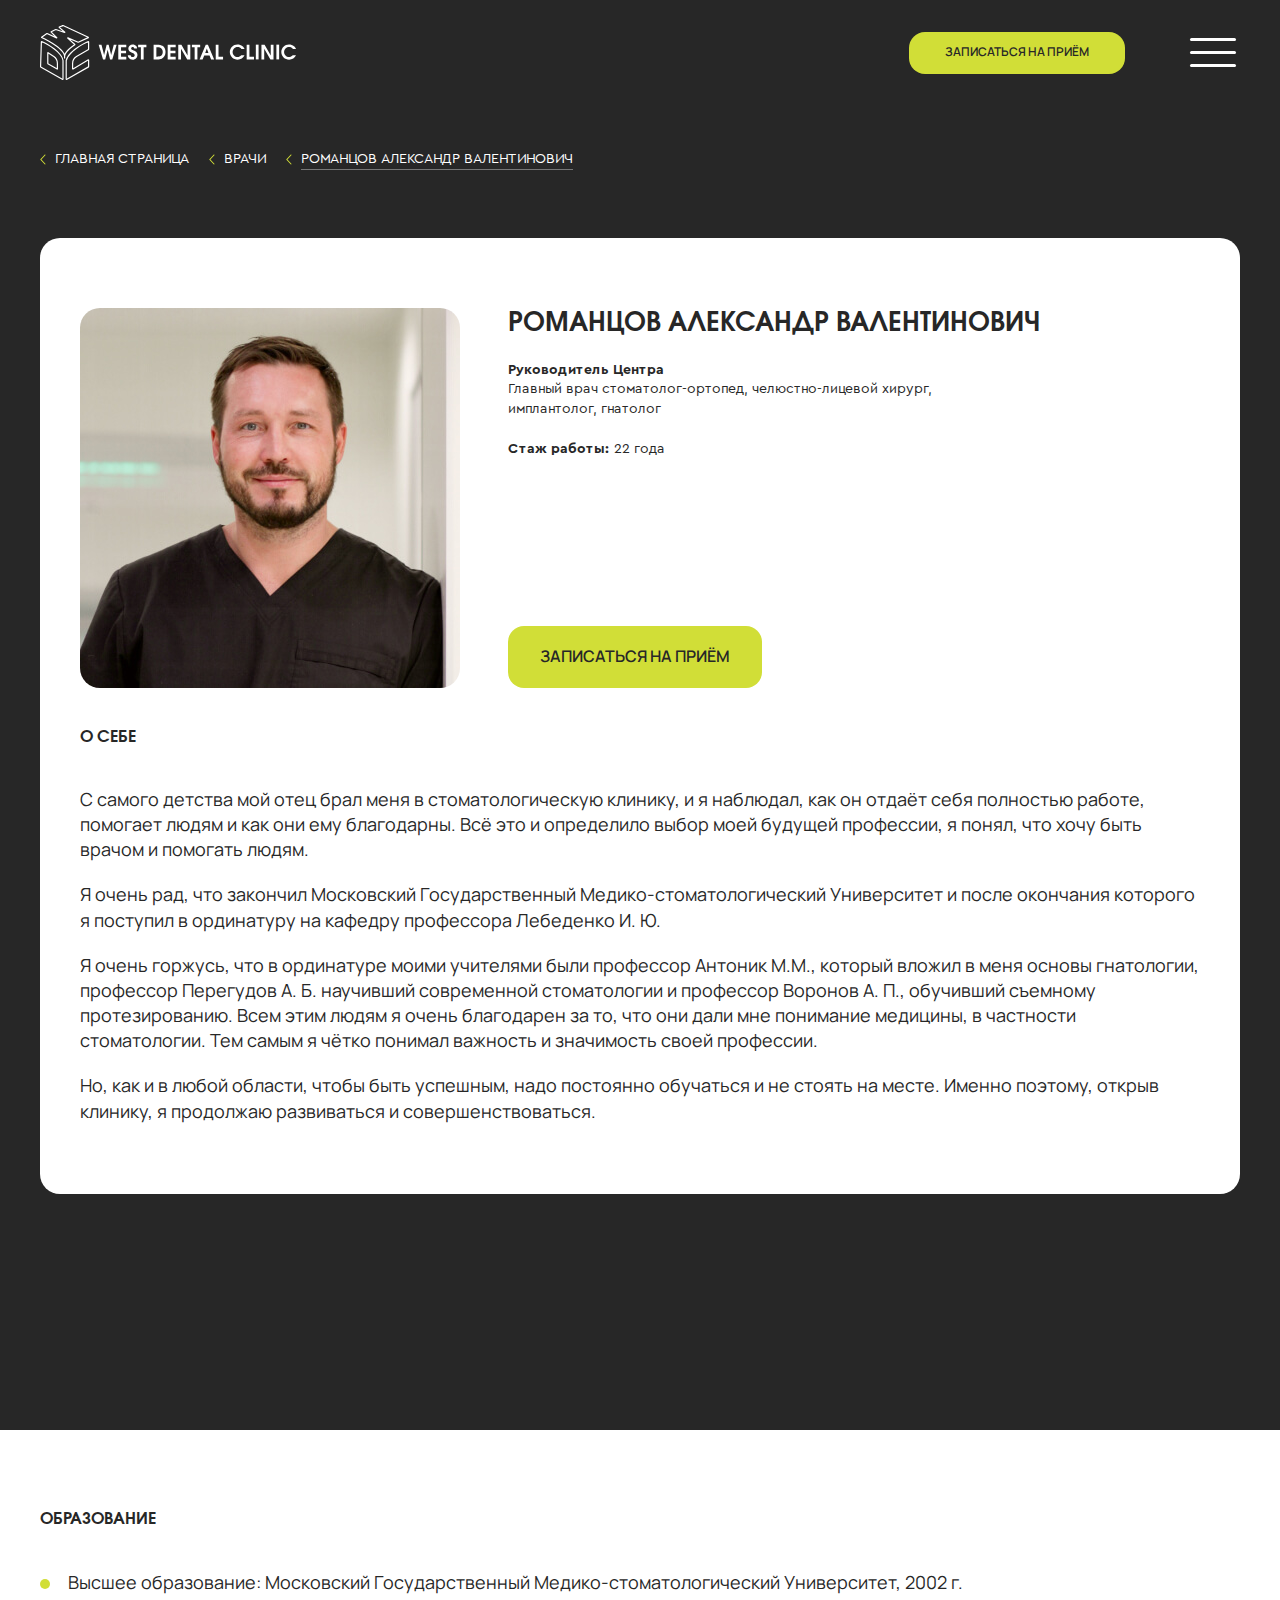
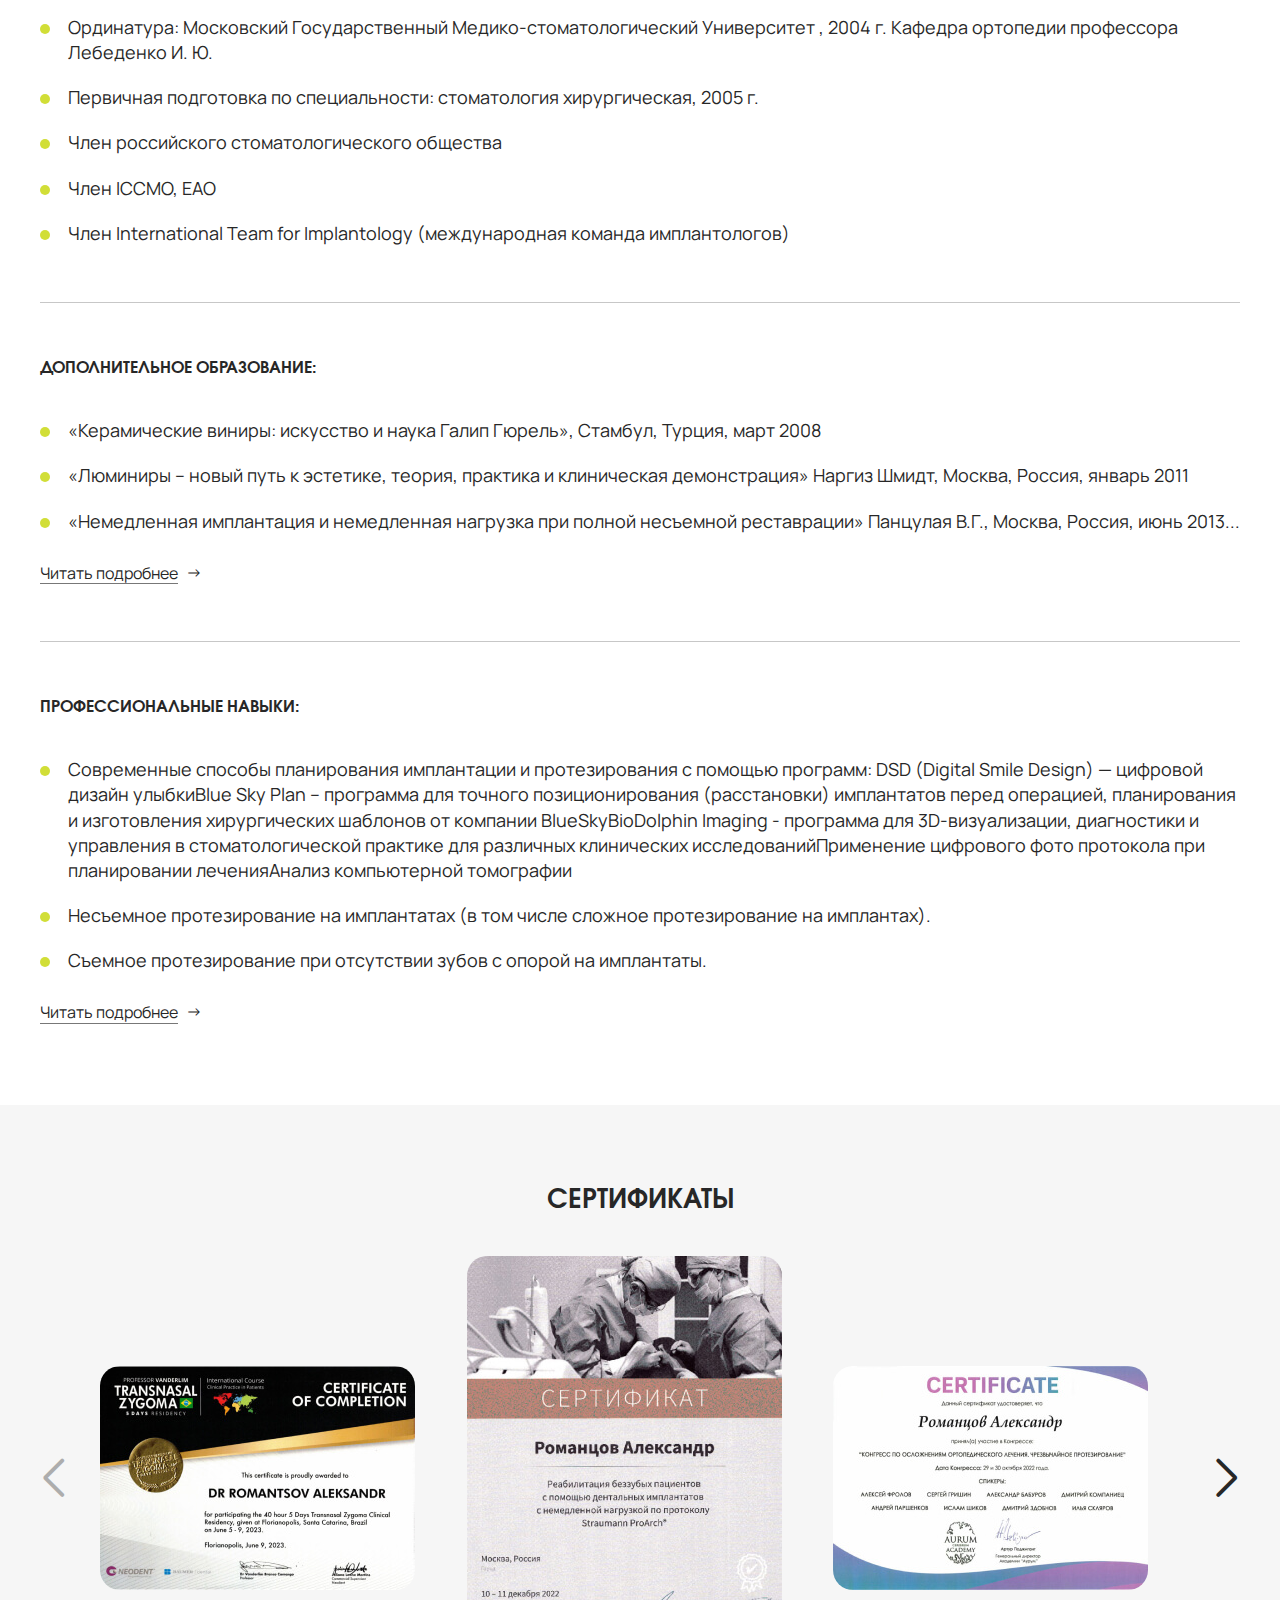
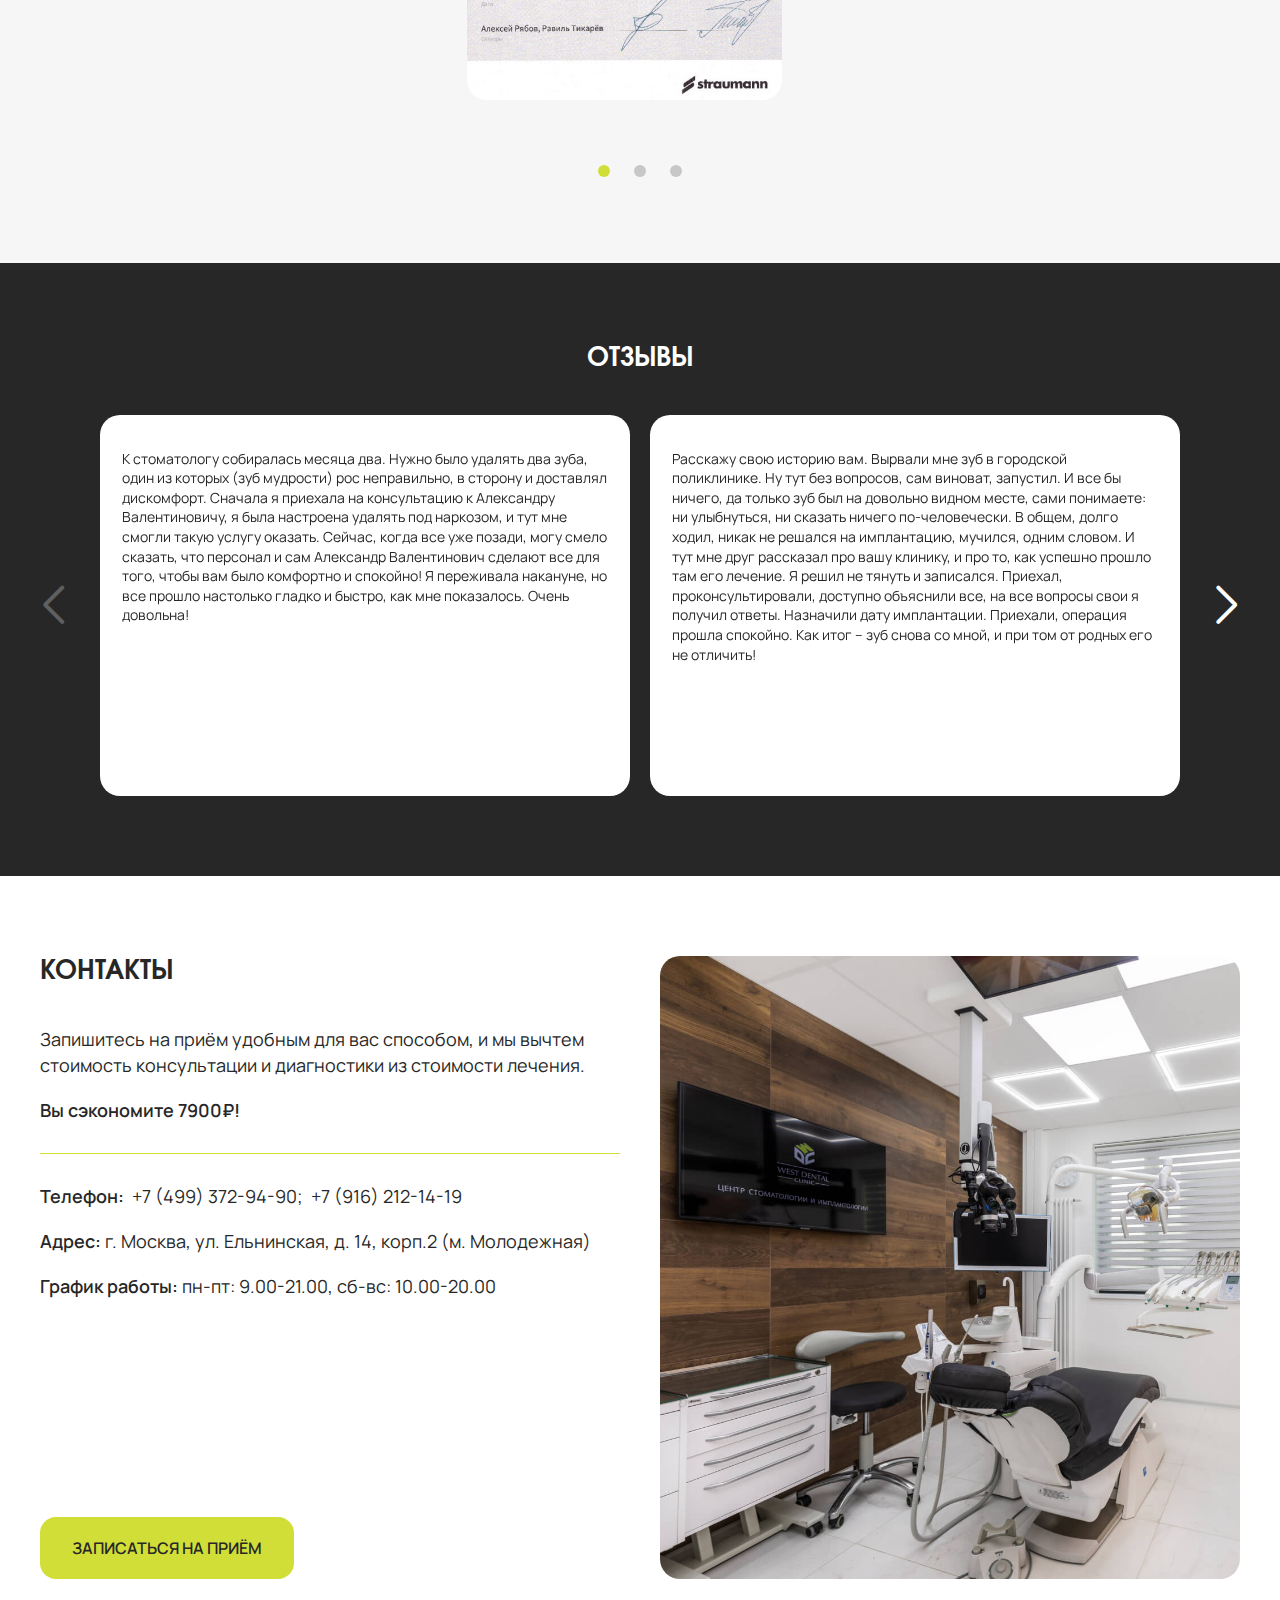
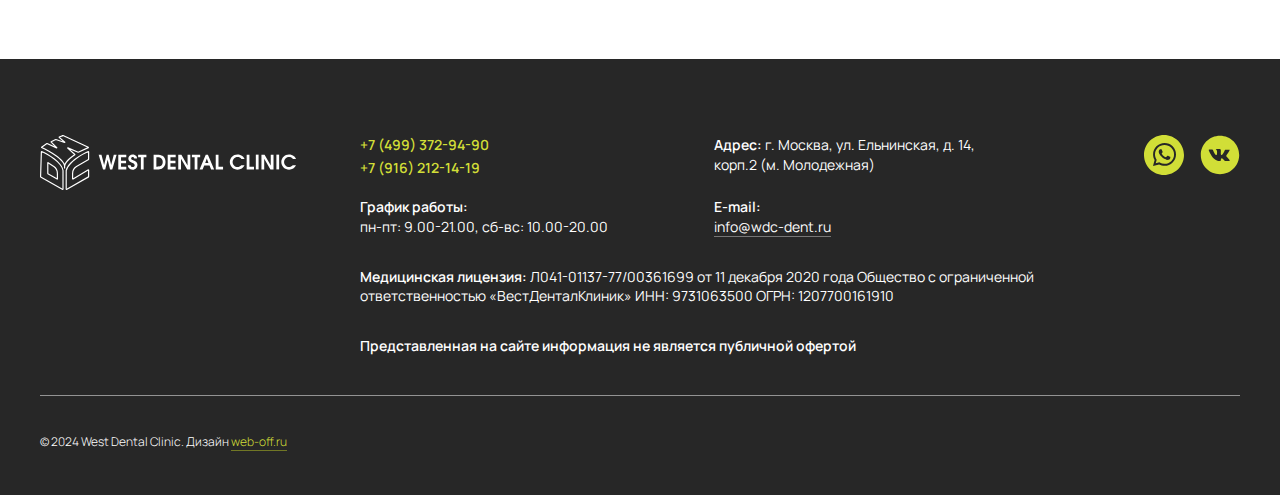
==== commit c1b3a2ef: "responsive" ====
--- a/doctor.html
+++ b/doctor.html
@@ -211,7 +211,7 @@
         </div>
     </div>
     <main class="main">
-        <article class="article article_black article_first">
+        <article class="article article_black pt0">
             <div class="container">
                 <ul class="breadcrumbs">
                     <li><a href="">главная страница</a></li>
@@ -257,6 +257,14 @@
                             значимость своей профессии.</p>
                         <p>Но, как и в любой области, чтобы быть успешным, надо постоянно обучаться и не стоять на месте.
                             Именно поэтому, открыв клинику, я продолжаю развиваться и совершенствоваться.</p>
+                    </div>
+                </div>
+                <div class="doccard-min">
+                    <div class="doccard-min__inner">
+                        <iframe src="https://www.youtube.com/embed/AF09x-DdxAo"
+                            title="Романцов А.В. о стоматологии West Dental Clinic" frameborder="0"
+                            policy="strict-origin-when-cross-origin" allowfullscreen="">
+                        </iframe>
                     </div>
                 </div>
             </div>
@@ -412,8 +420,8 @@
                                 <a href="callto:+74993729490">+7 (499) 372-94-90</a>;&nbsp;
                                 <a href="callto:+79162121419">+7 (916) 212-14-19</a>
                             </p>
-                            <p><strong>Адрес:</strong>&nbsp;г. Москва, ул. Ельнинская, д. 14, корп.2 (м. Молодежная)</p>
-                            <p><strong>График работы:</strong>&nbsp;пн-пт: 9.00-21.00, сб-вс: 10.00-20.00</p>
+                            <p><strong>Адрес:</strong>&nbsp;г. Москва, ул. Ельнинская, д. 14, корп.2 (м.&nbsp;Молодежная)</p>
+                            <p><strong>График работы:</strong>&nbsp;<span>пн-пт: 9.00-21.00</span>, <span>сб-вс:&nbsp;10.00-20.00</span></p>
                         </div>
                         <button class="btn btn_modal"><span>Записаться на приём</span></button>
                     </div>
@@ -438,12 +446,12 @@
                         <div>
                             <a class="footer__contact-tel" href="callto:+79162121419">+7 (916) 212-14-19</a>
                         </div>
-                        </div>
+                    </div>
                     <div>
                         <p><strong>Адрес:</strong> г.&nbsp;Москва, ул.&nbsp;Ельнинская, д.&nbsp;14,<br>корп.2 (м. Молодежная)</p>
                     </div>
                     <div>
-                        <p><strong>График работы:</strong> пн-пт: 9.00-21.00, сб-вс:&nbsp;10.00-20.00</p>
+                        <p><strong>График работы:</strong> <span>пн-пт: 9.00-21.00,</span> <span>сб-вс:&nbsp;10.00-20.00</span></p>
                     </div>
                     <div>
                         <p><strong>E-mail:</strong> <a class="footer__mail" href="mailto:info@wdc-dent.ru" target="_blank">info@wdc-dent.ru</a></p>
--- a/css/main.css
+++ b/css/main.css
@@ -199,6 +199,10 @@
   margin-bottom: 0 !important;
 }
 
+.pt0 {
+  padding-top: 0 !important;
+}
+
 .wow {
   visibility: hidden;
 }
@@ -1035,6 +1039,9 @@
 }
 .footer__contact > div:nth-child(1) div:first-child {
   margin-bottom: 3px;
+}
+.footer__contact p span {
+  display: inline-block;
 }
 .footer__contact-tel {
   font-family: var(--second-family);
@@ -1567,11 +1574,12 @@
   display: flex;
   flex-direction: column;
   justify-content: space-between;
-  padding: 38px 28px;
+  padding: 38px 28px 34px;
   text-align: center;
   gap: 24px;
 }
 .doc__name {
+  font-size: 18px;
   margin-bottom: 22px;
 }
 .doc__name span {
@@ -1797,7 +1805,7 @@
     padding: 0 20px;
   }
   .menu__main {
-    padding: 20px 0;
+    padding: 25px 0;
   }
   .menu__main:after {
     display: none;
@@ -1839,8 +1847,8 @@
   .menu__close {
     width: 20px;
     height: 20px;
-    top: 28px;
-    right: 20px;
+    top: 35px;
+    right: 28px;
   }
   .menu__close svg {
     width: 20px;
@@ -2026,7 +2034,9 @@
   .promo-gal .swiper-slide,
   .videoreview__wrap,
   .review__servlist,
-  .contact__picwrap {
+  .contact__picwrap,
+  .doc,
+  .doc__picwrap {
     border-radius: 10px;
   }
   .about__desc p {
@@ -2123,6 +2133,9 @@
   .fear__picwrap {
     width: 300px;
     margin: 0 auto;
+  }
+  .breadcrumbs {
+    padding: 40px 0 50px;
   }
 }
 @media only screen and (max-width: 767px) {
@@ -2201,6 +2214,18 @@
   .contact__wrap {
     grid-template: 1fr/1.5fr 1fr;
   }
+  .fear__wrap .galwrap {
+    margin: 0 -20px;
+  }
+  .fear__wrap .galwrap .swiper {
+    padding: 0 20px;
+  }
+  .doclist {
+    grid-template: auto/1fr 1fr;
+  }
+  .doc__name {
+    font-size: 16px;
+  }
 }
 @media only screen and (max-width: 599px) {
   .interier {
@@ -2370,4 +2395,17 @@
   .intro {
     padding: 20px 0 60px;
   }
+  .menu__container, .menu__2, .menu__3 {
+    width: 100%;
+  }
+  .menu__levelclose {
+    top: 35px;
+    right: 28px;
+  }
+  .menu__back {
+    top: 35px;
+  }
+  .doclist {
+    grid-template: auto/1fr;
+  }
 }/*# sourceMappingURL=main.css.map */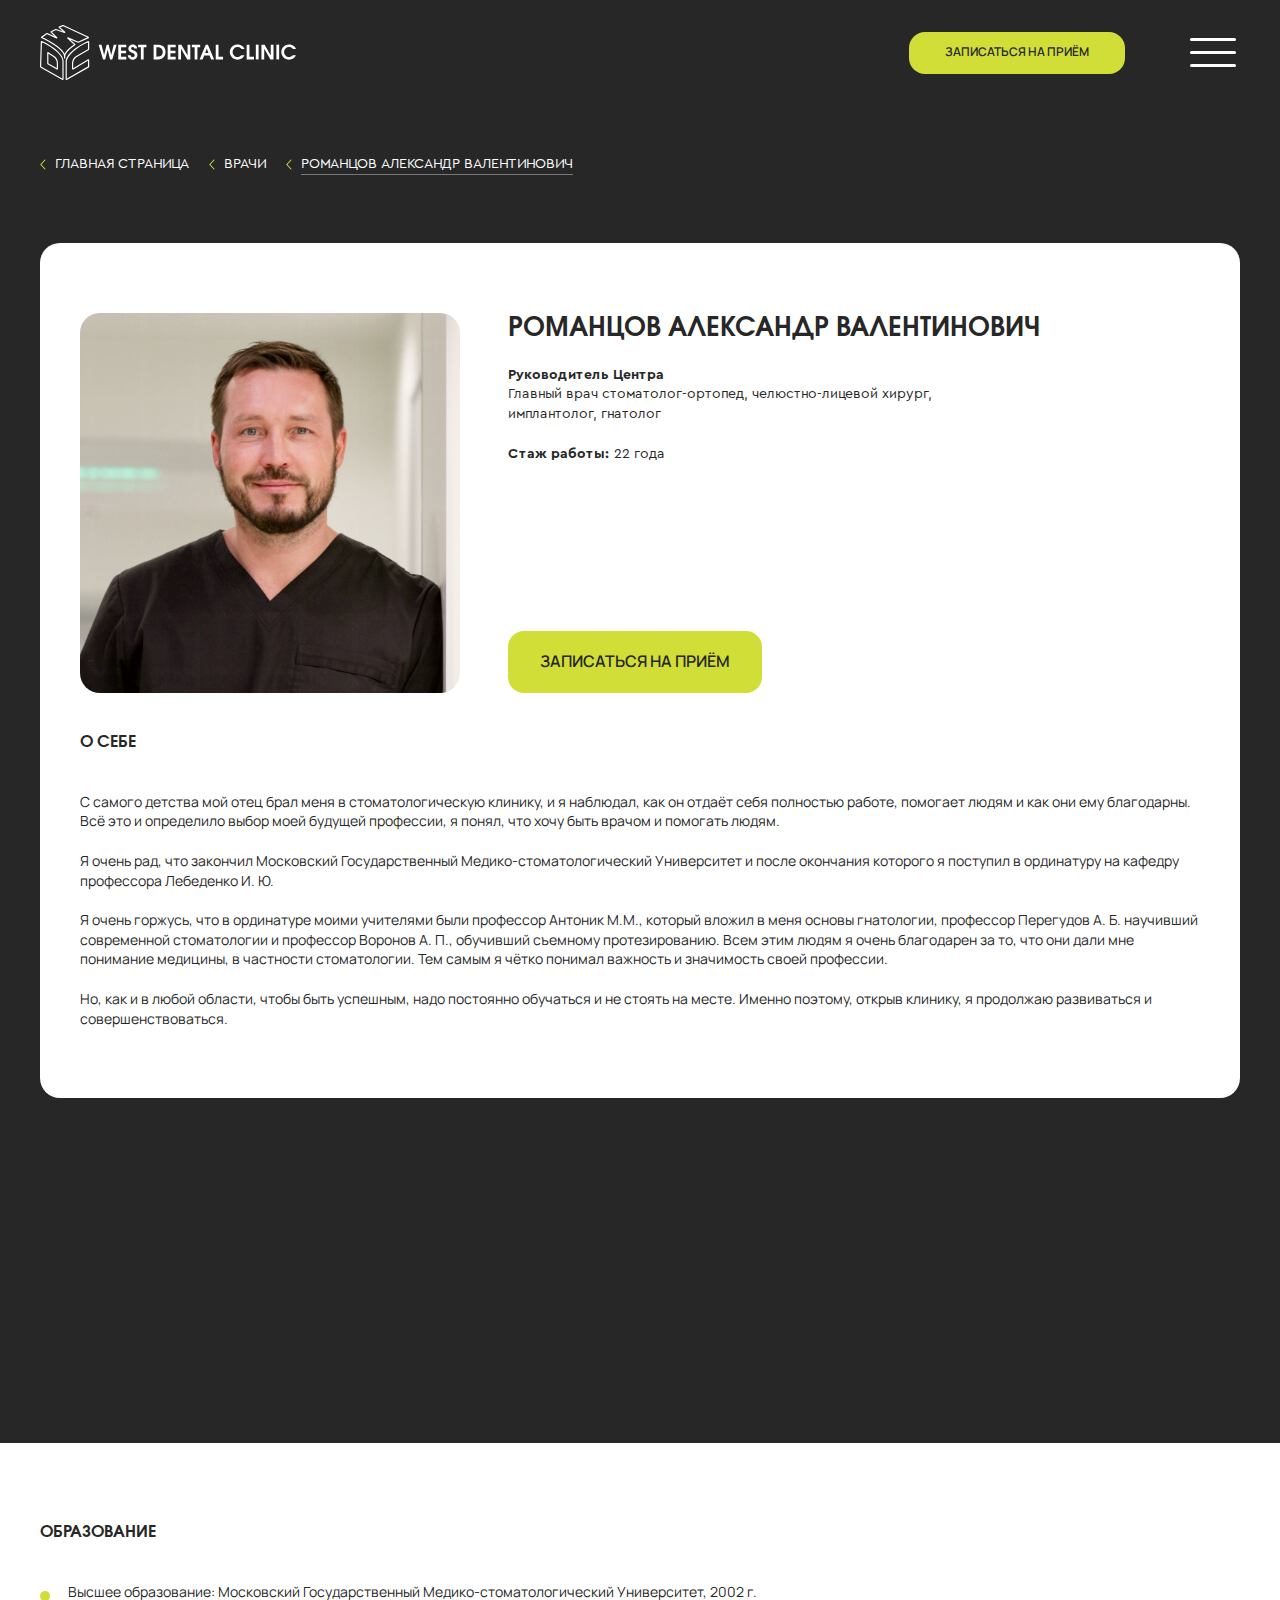
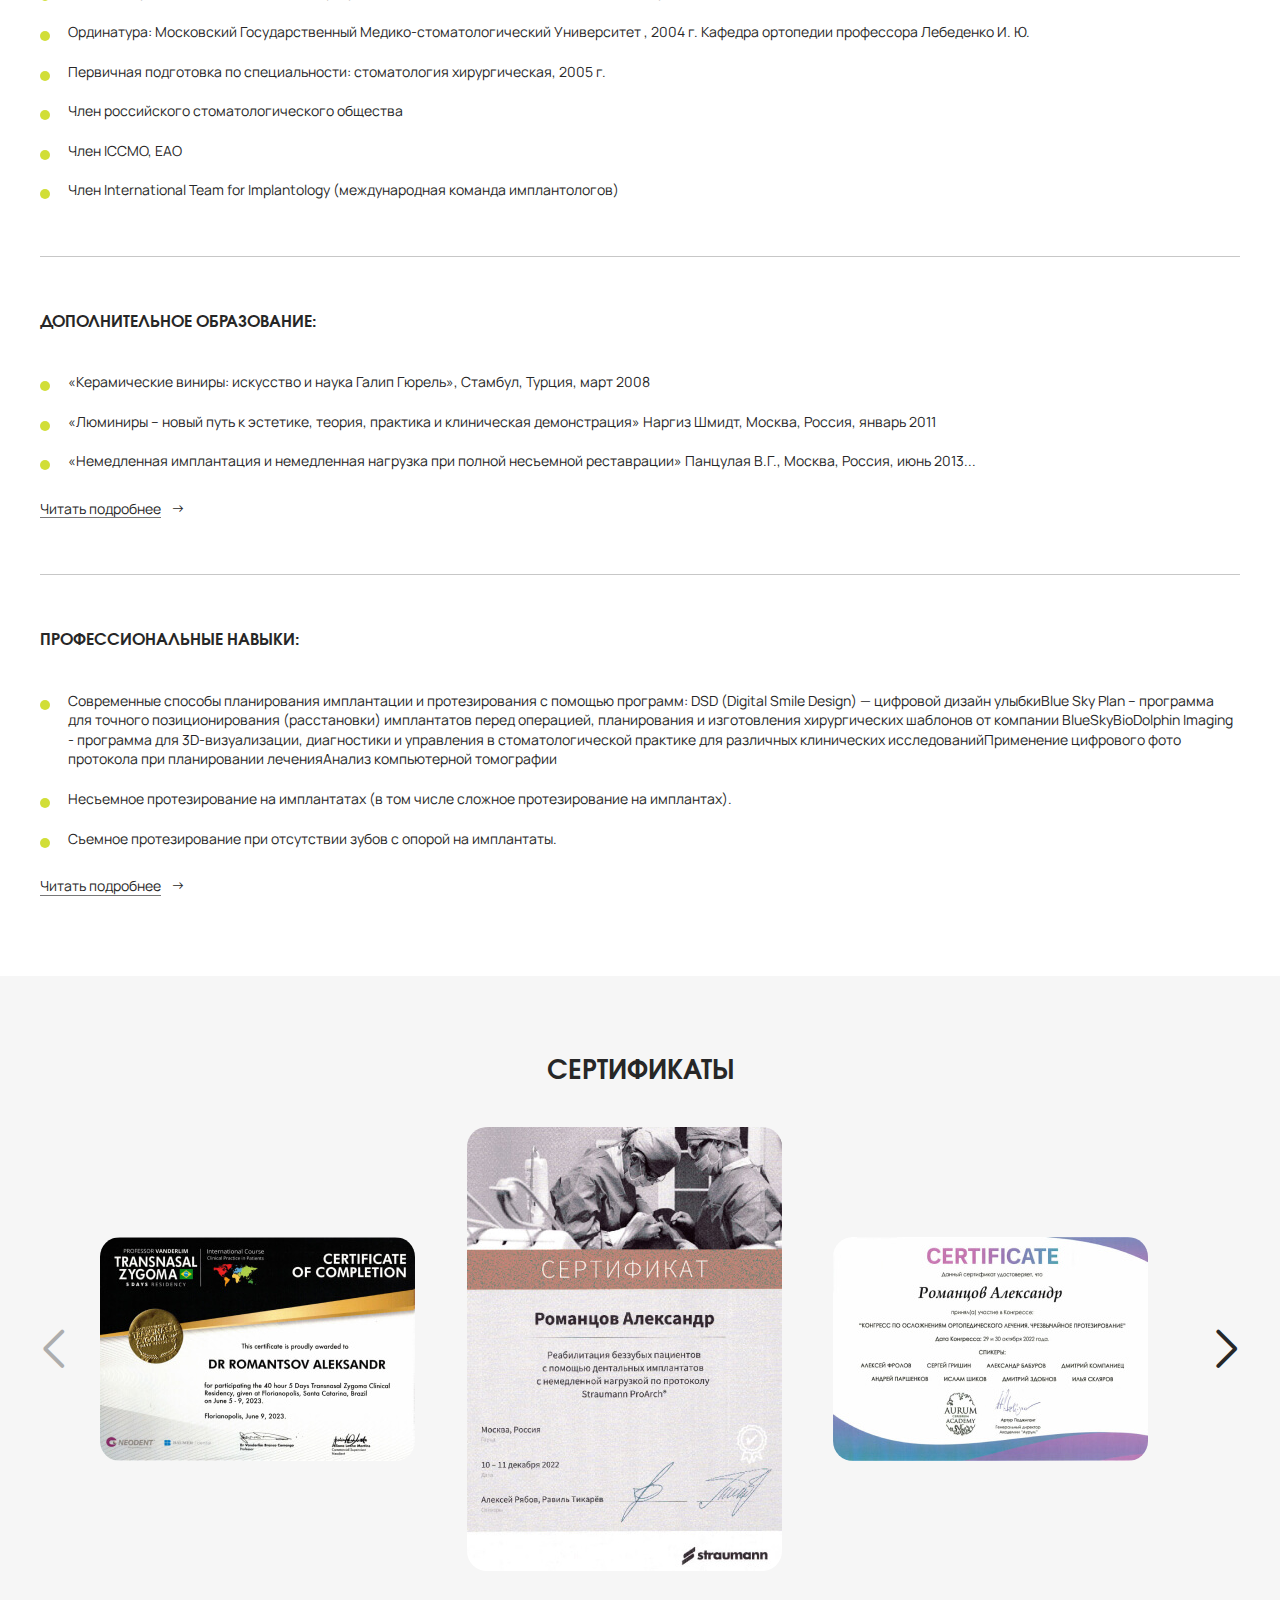
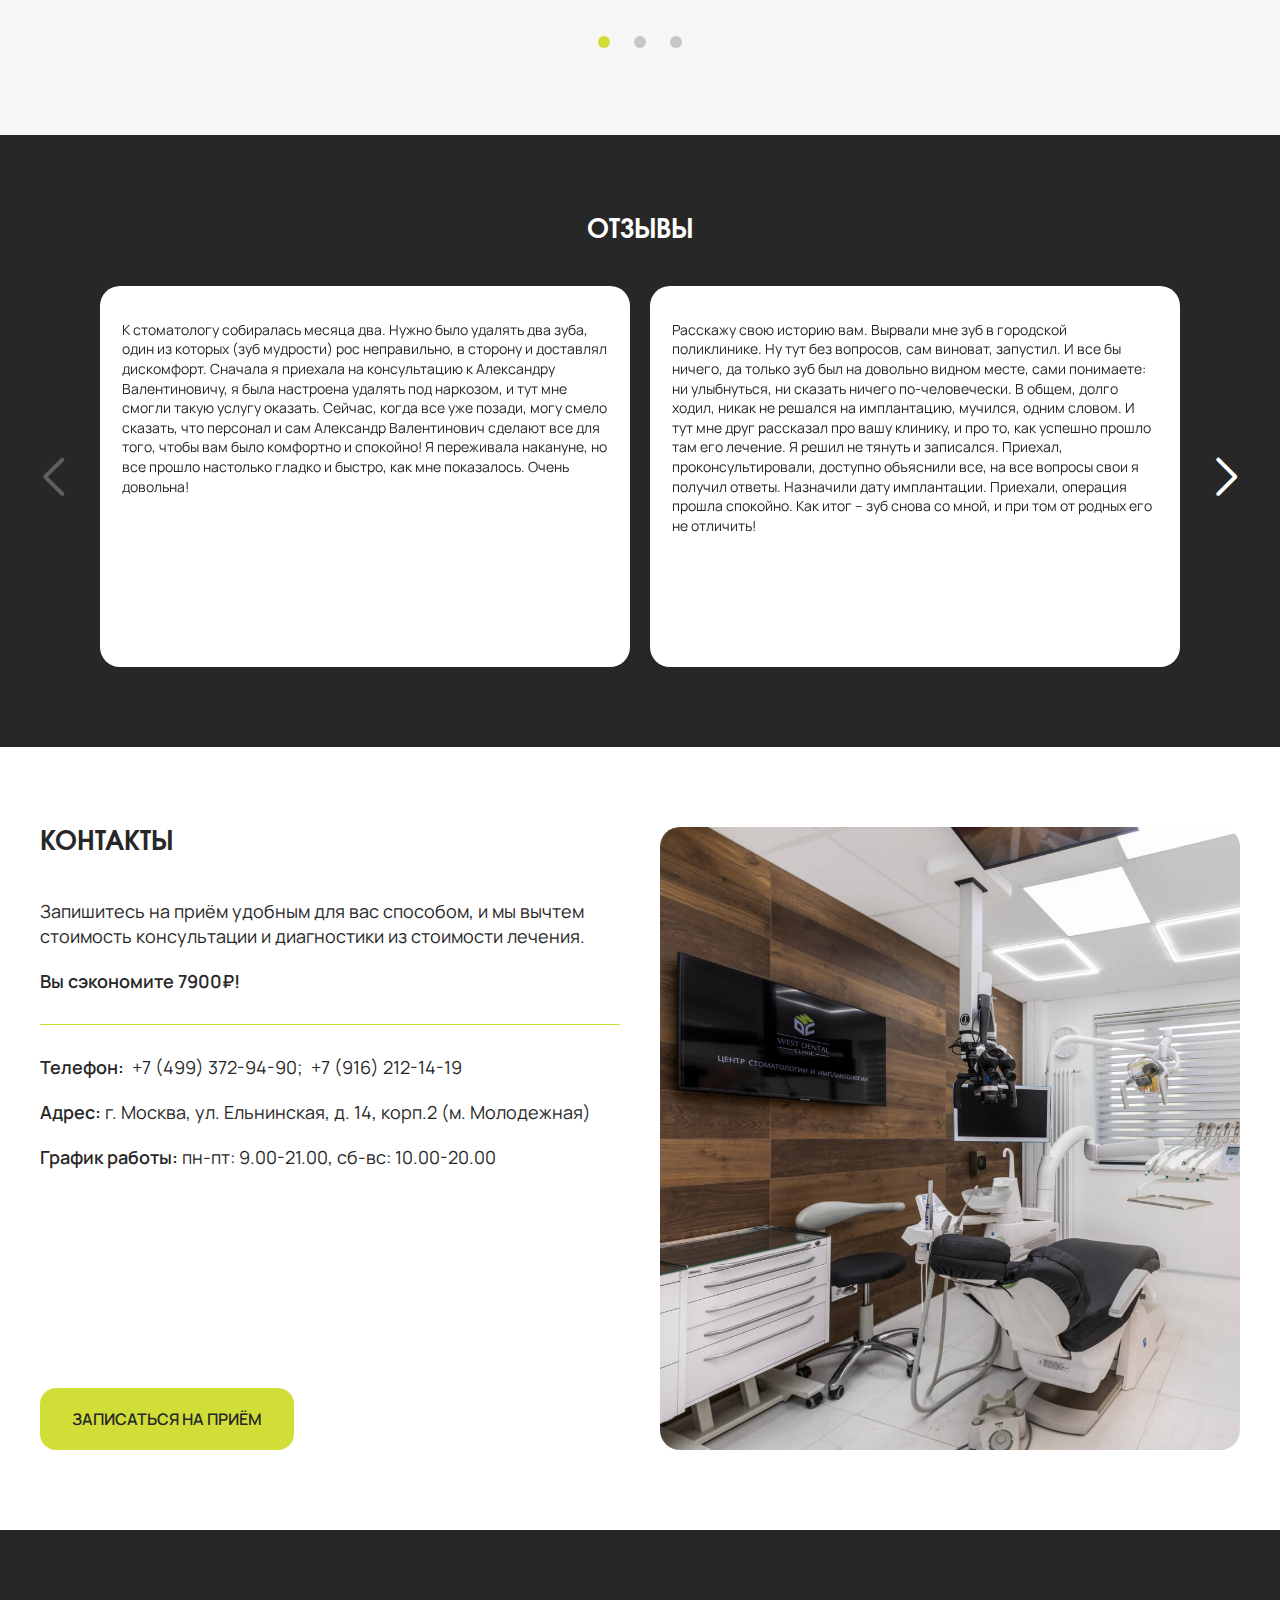
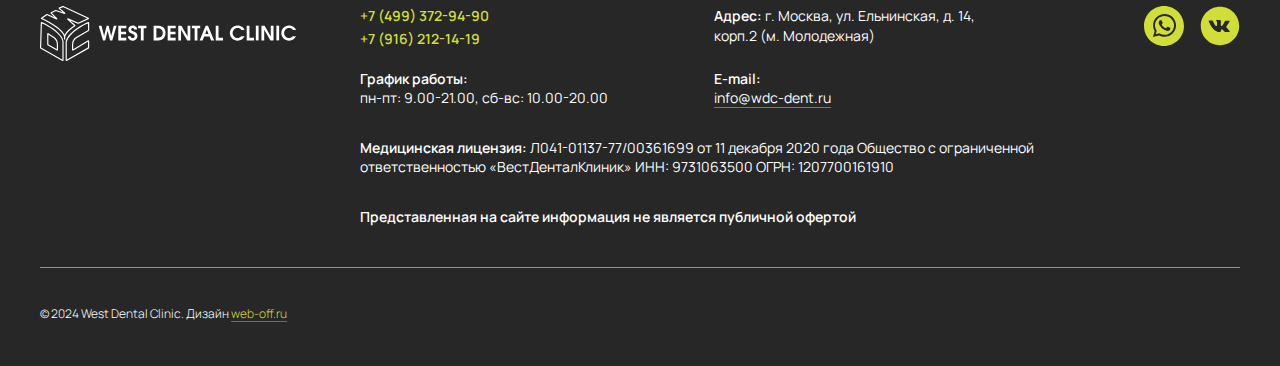
==== commit a9eaabb7: "responsive" ====
--- a/doctor.html
+++ b/doctor.html
@@ -230,7 +230,7 @@
                             <p><strong>Стаж работы:</strong> 22 года</p>
                         </div>
                         <div class="doccard__btnwrap">
-                            <a class="btn btn_modal" href="" target="_blank"><span>Записаться на приём</span></a>
+                            <button class="btn btn_modal"><span>Записаться на приём</span></button>
                         </div>
                         <div class="doccard__videowrap">
                             <div class="doccard__videoinner">
@@ -477,24 +477,25 @@
     <div class="modal-wrap">
         <div class="modal" data-attr="modal_form">
             <div class="modal__body">
-                <h2 class="title title_modal">мы предложим несколько планов лечения на выбор для ситуации любой
-                    сложности!</h2>
+                <h2 class="title title_modal">мы предложим несколько планов лечения на выбор для ситуации любой сложности!</h2>
                 <div class="call">
-                    Звоните <a href="callto:+74993729490">+7 (499) 372-94-90</a> или мы перезвоним сами!
-                </div>
-                <form action="#" class="formwrap">
-                    <label>
-                        <span>Телефон</span>
-                        <input id="phone" class="input" type="tel" name="phone" autocomplete="off">
-                        <span class="error__text">Пожалуйста, заполните это поле!</span>
-                    </label>
-                    <label>
-                        <span>Имя Фамилия</span>
-                        <input class="input error" type="text" id="fio" name="fio">
-                        <span class="error__text">Пожалуйста, заполните это поле!</span>
-                    </label>
-                    <button type="submit" class="btn"><span>Записаться на приём</span></button>
-                </form>
+                    Звоните <a href="callto:+74993729490">+7 (499) 372-94-90</a> <span>или мы перезвоним сами!</span>
+                </div>
+                <div class="formwrap">
+                    <form action="#">
+                        <label>
+                            <span>Телефон</span>
+                            <input id="phone" class="input" type="tel" name="phone" autocomplete="off">
+                            <span class="error__text">Пожалуйста, заполните это поле!</span>
+                        </label>
+                        <label>
+                            <span>Имя Фамилия</span>
+                            <input class="input error" type="text" id="fio" name="fio">
+                            <span class="error__text">Пожалуйста, заполните это поле!</span>
+                        </label>
+                        <button type="submit" class="btn"><span>Записаться на приём</span></button>
+                    </form>
+                </div>
                 <div class="modal__close">
                     <svg width="26" height="26" viewBox="0 0 26 26" fill="none" xmlns="http://www.w3.org/2000/svg">
                         <path d="M1 1L13 13M13 13L25 25M13 13L25 1M13 13L1 25" stroke="#272727" stroke-width="2"></path>
--- a/css/main.css
+++ b/css/main.css
@@ -208,7 +208,7 @@
 }
 
 .main {
-  padding-top: 100px;
+  padding-top: 105px;
   flex: 1 0 auto;
 }
 
@@ -1502,6 +1502,9 @@
 .breadcrumbs {
   padding: 50px 0 68px;
   display: flex;
+  white-space: nowrap;
+  overflow: auto;
+  position: relative;
 }
 .breadcrumbs li {
   padding: 0 20px 0 15px;
@@ -1513,6 +1516,7 @@
   color: var(--white);
   text-transform: uppercase;
   display: inline-block;
+  position: relative;
 }
 .breadcrumbs li a:before {
   content: "";
@@ -1543,6 +1547,17 @@
   right: 0;
   background: #777777;
   transition: var(--transition);
+}
+.breadcrumbs:after {
+  content: "";
+  display: block;
+  position: absolute;
+  width: 30px;
+  background: linear-gradient(to right, rgba(39, 39, 39, 0) 0%, rgb(39, 39, 39) 100%); /* W3C, IE10+, FF16+, Chrome26+, Opera12+, Safari7+ */
+  top: 0;
+  bottom: 0;
+  right: 0;
+  z-index: 1;
 }
 
 .doclist {
@@ -1734,6 +1749,26 @@
   border-radius: 20px;
   display: block;
 }
+.doccard-min {
+  display: none;
+}
+.doccard-min__inner {
+  width: 100%;
+  border-radius: 20px;
+  overflow: hidden;
+  position: relative;
+  padding-top: 56.25%;
+}
+.doccard-min__inner iframe {
+  position: absolute;
+  top: 0;
+  left: 0;
+  bottom: 0;
+  right: 0;
+  width: 100%;
+  height: 100%;
+}
+
 @media only screen and (max-width: 1280px) {
   body {
     font-size: 14px;
@@ -1923,6 +1958,17 @@
     width: 24px;
     height: 20px;
   }
+  .content, .readmore {
+    font-size: 14px;
+  }
+  .doccard__videowrap {
+    display: none;
+  }
+  .doccard-min {
+    display: block;
+    width: 400px;
+    margin: 40px auto 0;
+  }
 }
 @media only screen and (max-width: 1024px) {
   body {
@@ -1970,7 +2016,7 @@
   .stat-gal .swiper-wrapper .swiper-slide {
     text-align: left;
   }
-  .stat-gal.swiper, .stat-gal.swiper, .eq-gal.swiper, .promo-gal.swiper, .videoreview.swiper, .review-text.swiper {
+  .stat-gal.swiper, .stat-gal.swiper, .eq-gal.swiper, .promo-gal.swiper, .videoreview.swiper, .review-text.swiper, .sert-gal.swiper {
     padding: 0 40px;
   }
   .star-gal.swiper {
@@ -2036,8 +2082,54 @@
   .review__servlist,
   .contact__picwrap,
   .doc,
-  .doc__picwrap {
+  .doc__picwrap,
+  .doccard-min__inner,
+  .doccard__picwrap,
+  .sert-gal__picwrap,
+  .doccard-wrap,
+  .modal {
     border-radius: 10px;
+  }
+  .modal[data-attr=modal_form] {
+    width: 300px;
+  }
+  .modal[data-attr=modal_form] .modal__body {
+    padding: 52px 10px;
+    text-align: center;
+  }
+  .modal[data-attr=modal_form] .modal__body h2 {
+    font-size: 18px;
+    margin-bottom: 12px;
+  }
+  .modal[data-attr=modal_form] .modal__body .modal__close {
+    top: 12px;
+    right: 12px;
+  }
+  .modal[data-attr=modal_form] .modal__body .modal__close svg {
+    width: 16px;
+    height: 16px;
+  }
+  .modal[data-attr=modal_form] .modal__body .call {
+    font-size: 14px;
+    margin-bottom: 26px;
+  }
+  .modal[data-attr=modal_form] .modal__body .call span {
+    display: inline-block;
+  }
+  .modal[data-attr=modal_form] .modal__body .formwrap label:not(.btn) {
+    margin-bottom: 12px;
+  }
+  .modal[data-attr=modal_form] .modal__body .formwrap label:not(.btn) span {
+    font-size: 12px;
+    margin-bottom: 8px;
+    text-align: left;
+  }
+  .modal[data-attr=modal_form] .modal__body .formwrap label:not(.btn) .input {
+    height: 46px;
+    width: 100%;
+  }
+  .modal[data-attr=modal_form] .modal__body .formwrap .btn {
+    margin-top: 30px;
   }
   .about__desc p {
     font-size: 14px;
@@ -2137,6 +2229,34 @@
   .breadcrumbs {
     padding: 40px 0 50px;
   }
+  .doccard {
+    grid-template: auto auto/200px 1fr;
+    gap: 40px;
+  }
+  .content hr {
+    margin: 40px 0;
+  }
+  .header__menu-btn {
+    width: 36px;
+    height: 36px;
+  }
+  .header .hamburger {
+    width: 30px;
+    height: 20px;
+  }
+  .header .hamburger span {
+    height: 2px;
+    border-radius: 1px;
+  }
+  .header .hamburger span:nth-child(2) {
+    top: 9px;
+  }
+  .header .hamburger span:nth-child(3) {
+    top: 18px;
+  }
+  .header__logo {
+    width: 170px;
+  }
 }
 @media only screen and (max-width: 767px) {
   .container {
@@ -2156,9 +2276,6 @@
     right: 50px;
     bottom: -20px;
   }
-  .header__logo {
-    width: 170px;
-  }
   .header__group .btn {
     display: none;
   }
@@ -2167,24 +2284,6 @@
   }
   .smi .galwrap {
     padding: 0;
-  }
-  .header__menu-btn {
-    width: 36px;
-    height: 36px;
-  }
-  .header .hamburger {
-    width: 30px;
-    height: 20px;
-  }
-  .header .hamburger span {
-    height: 2px;
-    border-radius: 1px;
-  }
-  .header .hamburger span:nth-child(2) {
-    top: 9px;
-  }
-  .header .hamburger span:nth-child(3) {
-    top: 18px;
   }
   .stat-gal.swiper,
   .stat-gal.swiper,
@@ -2192,7 +2291,8 @@
   .promo-gal.swiper,
   .videoreview.swiper,
   .review-text.swiper,
-  .smi-gal.swiper {
+  .smi-gal.swiper,
+  .sert-gal.swiper {
     padding: 0 20px;
   }
   .star-gal.swiper {
@@ -2225,6 +2325,9 @@
   }
   .doc__name {
     font-size: 16px;
+  }
+  .doccard-wrap {
+    padding: 40px 20px;
   }
 }
 @media only screen and (max-width: 599px) {
@@ -2384,6 +2487,21 @@
     padding: 24px 0 26px;
     font-size: 10px;
   }
+  .doccard {
+    display: flex;
+    flex-direction: column;
+    gap: 20px;
+    margin-bottom: 40px;
+  }
+  .doccard__picwrap {
+    margin: -40px -20px 0;
+  }
+  .doccard__desc {
+    text-align: center;
+  }
+  .doccard__btnwrap {
+    align-self: center;
+  }
 }
 @media only screen and (max-width: 480px) {
   .intro .container .intro__pic {
@@ -2408,4 +2526,7 @@
   .doclist {
     grid-template: auto/1fr;
   }
+  .doccard-min {
+    width: 100%;
+  }
 }/*# sourceMappingURL=main.css.map */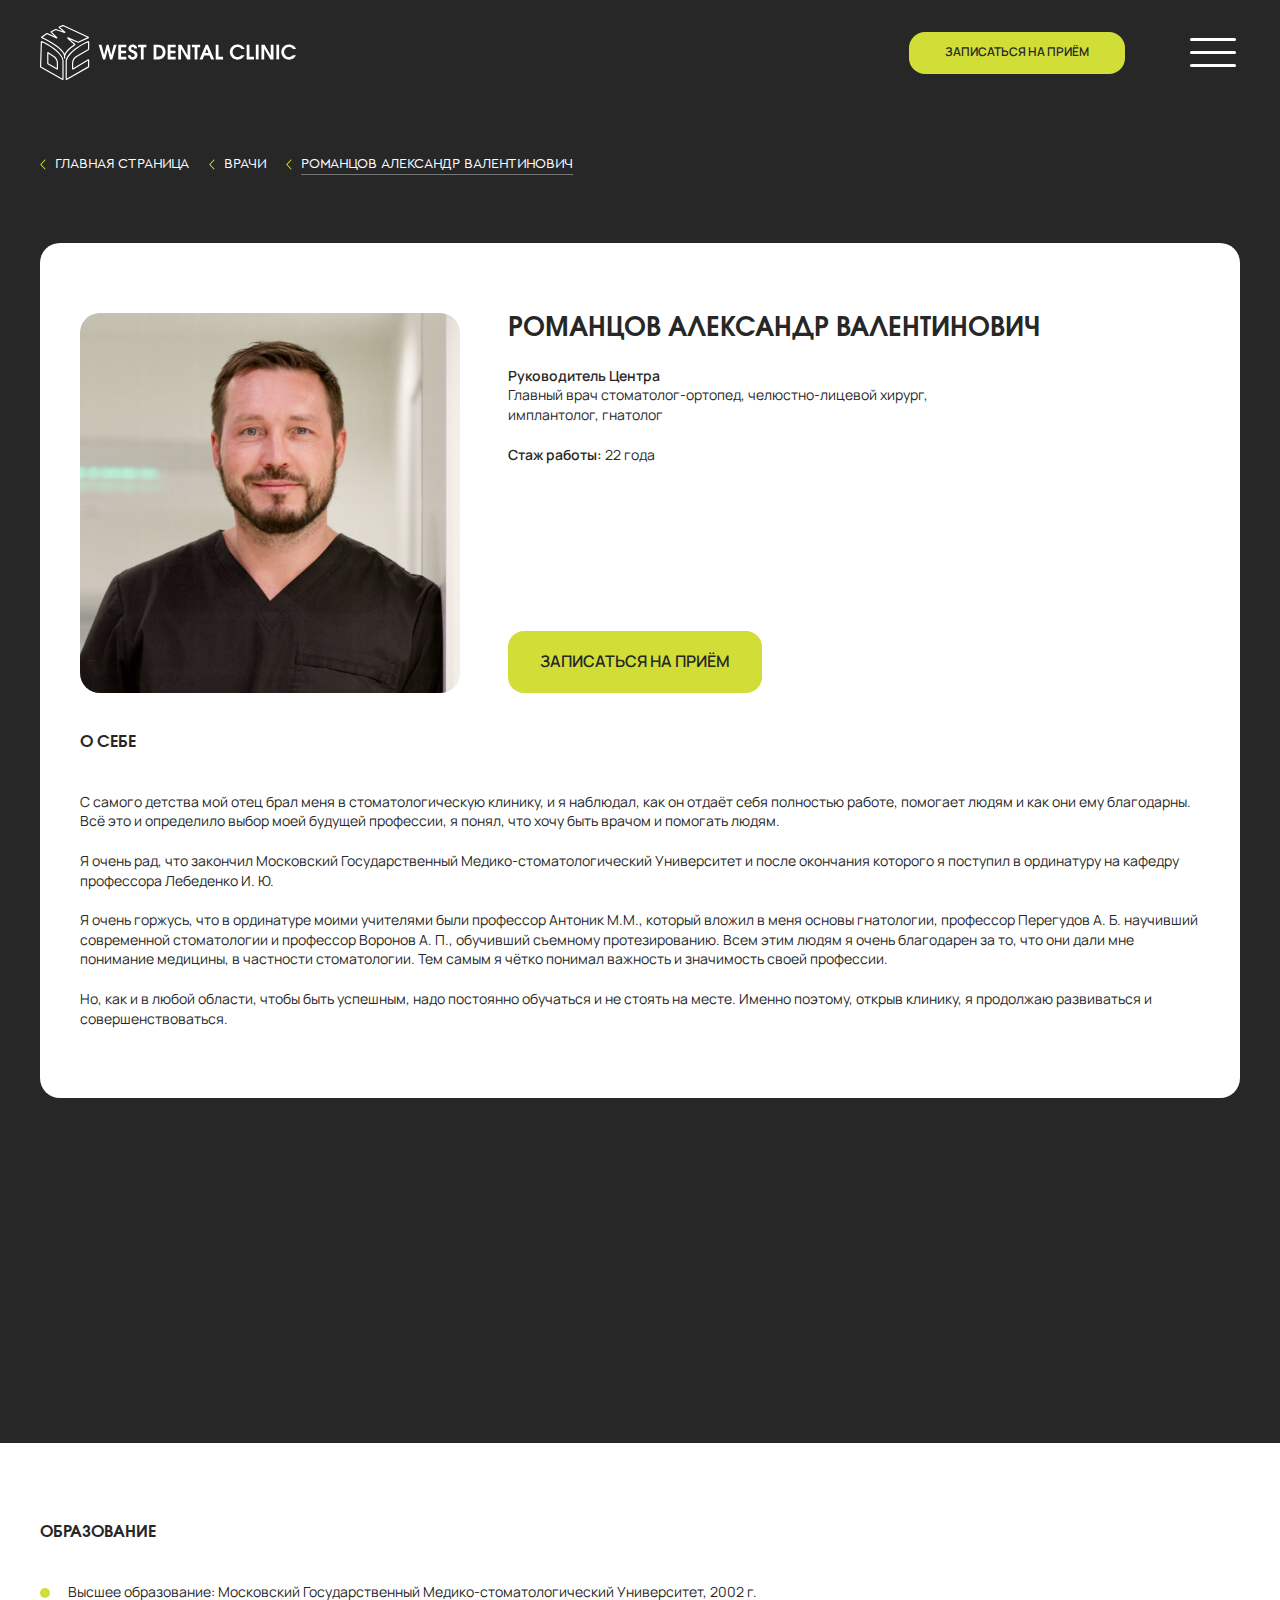
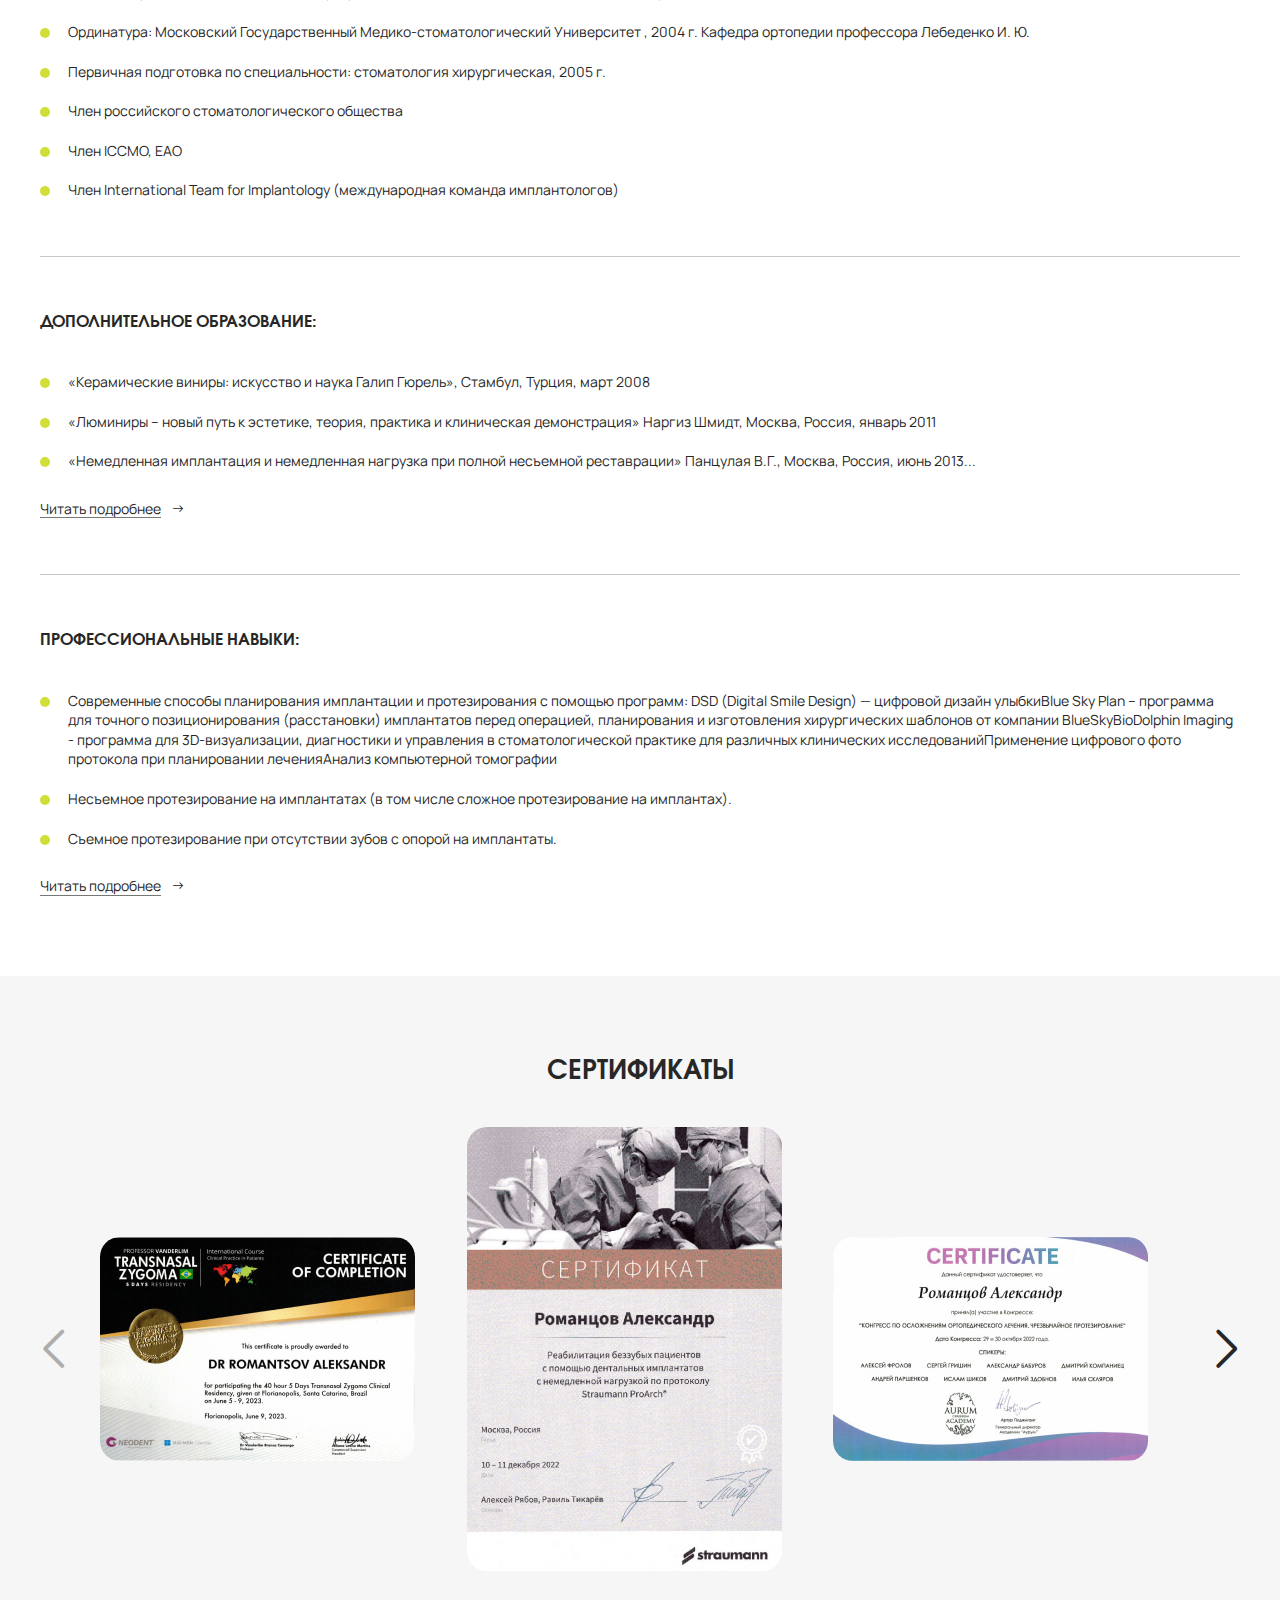
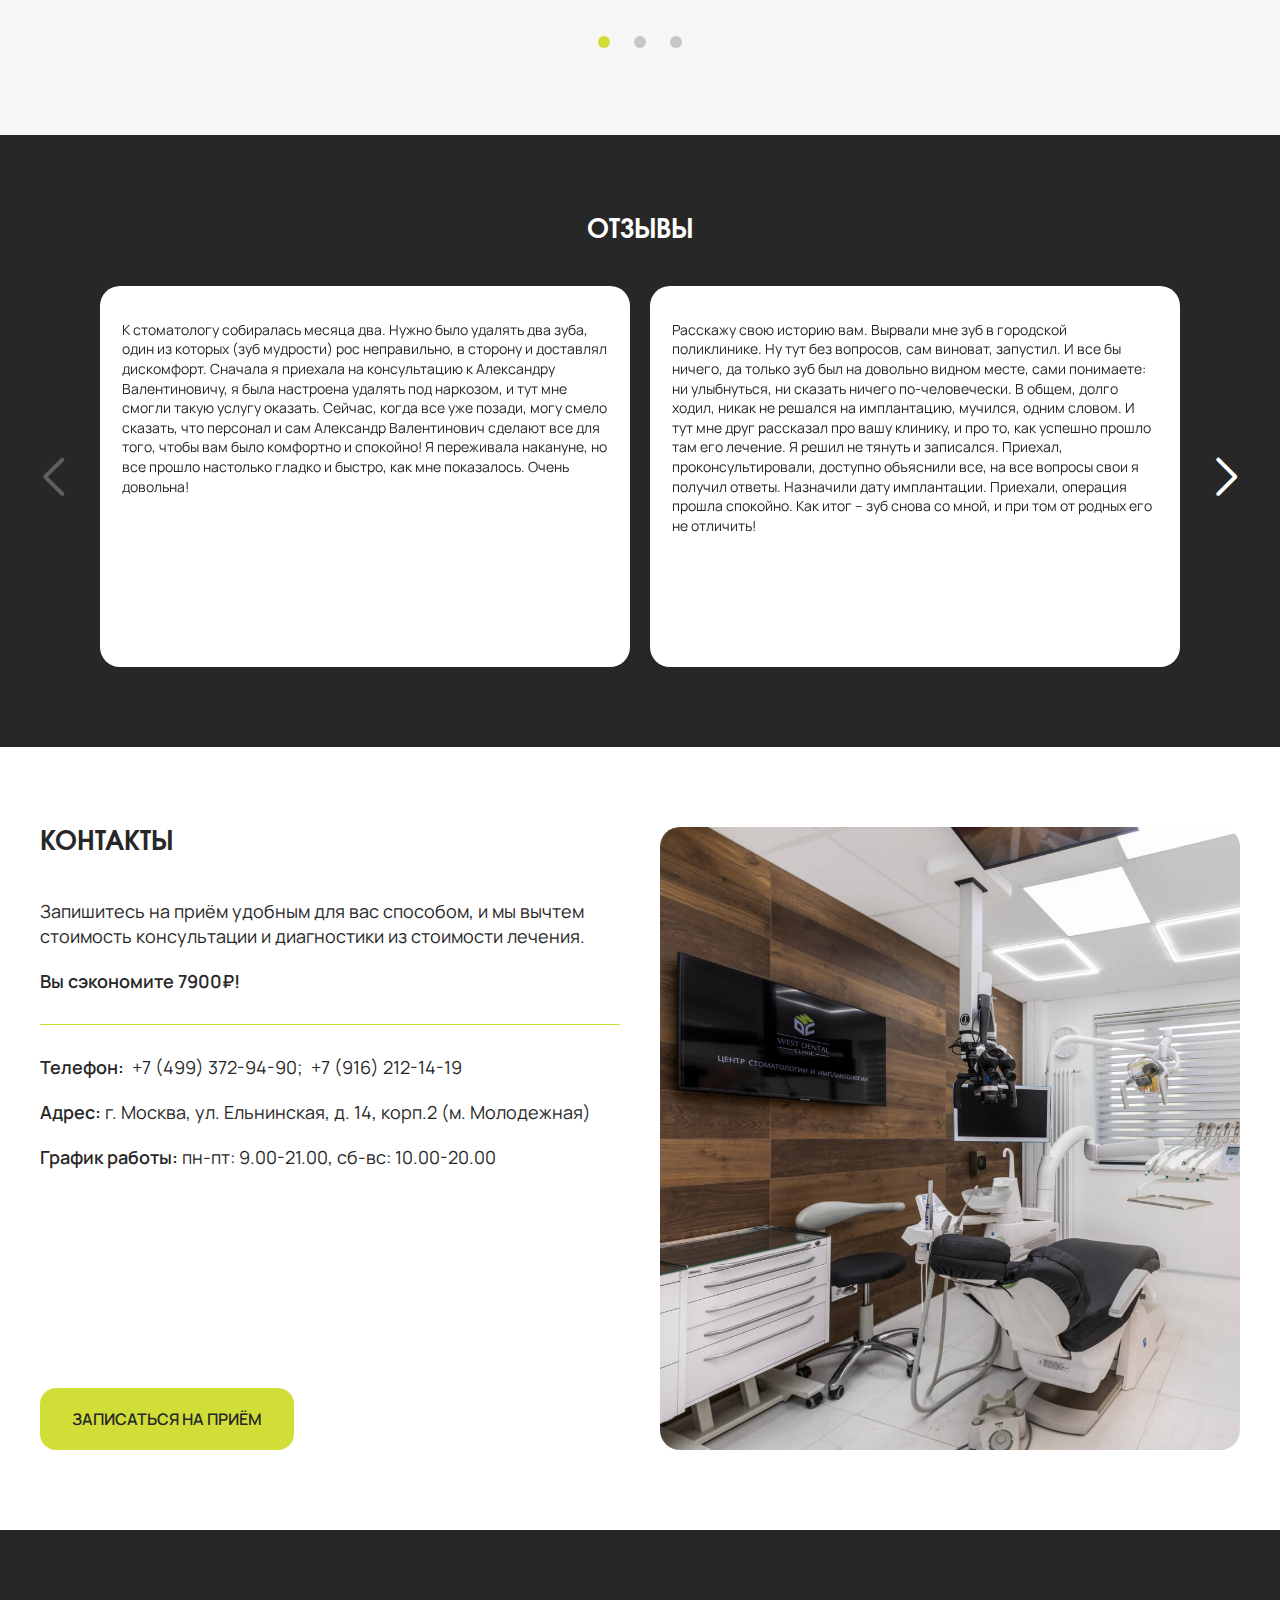
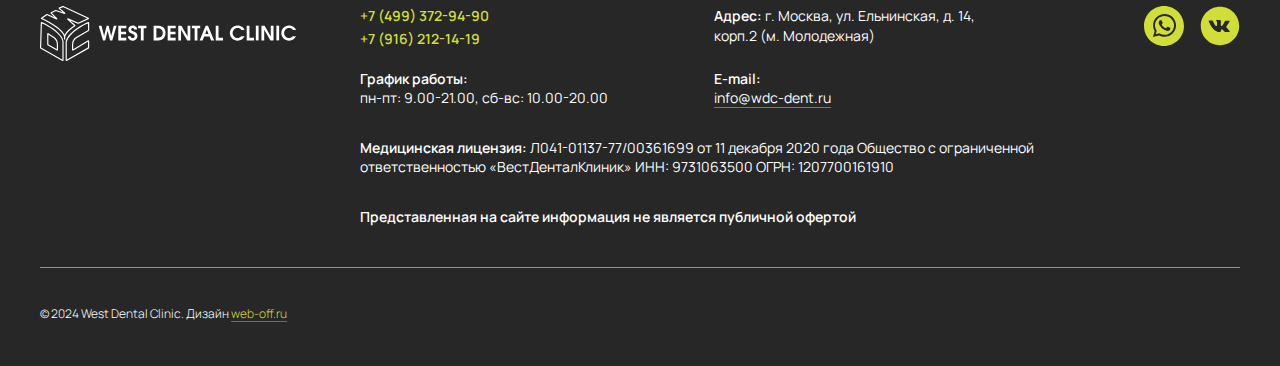
==== commit 455b25b7: "header scroll" ====
--- a/doctor.html
+++ b/doctor.html
@@ -211,7 +211,7 @@
         </div>
     </div>
     <main class="main">
-        <article class="article article_black pt0">
+        <article class="article article_black article_first">
             <div class="container">
                 <ul class="breadcrumbs">
                     <li><a href="">главная страница</a></li>
--- a/css/main.css
+++ b/css/main.css
@@ -208,7 +208,6 @@
 }
 
 .main {
-  padding-top: 105px;
   flex: 1 0 auto;
 }
 
@@ -228,6 +227,10 @@
   left: 0;
   right: 0;
   z-index: 100;
+  transition: var(--transition);
+}
+.header.unvis {
+  top: -140px;
 }
 .header__container {
   display: flex;
@@ -374,7 +377,7 @@
   padding: 120px 0;
 }
 .article_first {
-  padding-top: 0;
+  padding-top: 105px !important;
 }
 .article_black {
   background: var(--black);
@@ -1617,6 +1620,7 @@
   gap: 48px;
   position: relative;
   margin-bottom: 40px;
+  font-family: var(--second-family);
 }
 .doccard__picwrap {
   border-radius: 20px;
@@ -1767,6 +1771,31 @@
   right: 0;
   width: 100%;
   height: 100%;
+}
+
+.scrollTop {
+  width: 80px;
+  height: 80px;
+  position: fixed;
+  display: flex;
+  align-items: center;
+  justify-content: center;
+  bottom: -30px;
+  right: 30px;
+  /*     background-image: url(../img/chevron_up.svg);
+      background-position: center center;
+      background-repeat: no-repeat; */
+  background: var(--green);
+  transition: var(--transition05);
+  border-radius: 50%;
+  cursor: pointer;
+  opacity: 0;
+}
+.scrollTop.vis {
+  bottom: 50px;
+  right: 30px;
+  opacity: 0.6;
+  z-index: 100;
 }
 
 @media only screen and (max-width: 1280px) {
@@ -1968,6 +1997,9 @@
     display: block;
     width: 400px;
     margin: 40px auto 0;
+  }
+  .content ul li::before {
+    top: 6px;
   }
 }
 @media only screen and (max-width: 1024px) {
@@ -2191,8 +2223,8 @@
   .header {
     height: 86px;
   }
-  .main {
-    padding-top: 86px;
+  .article_first {
+    padding-top: 86px !important;
   }
   .why__wrap {
     grid-column-gap: 40px;
@@ -2329,6 +2361,14 @@
   .doccard-wrap {
     padding: 40px 20px;
   }
+  .scrollTop {
+    width: 36px;
+    height: 36px;
+    right: 30px;
+  }
+  .scrollTop img {
+    width: 14px;
+  }
 }
 @media only screen and (max-width: 599px) {
   .interier {
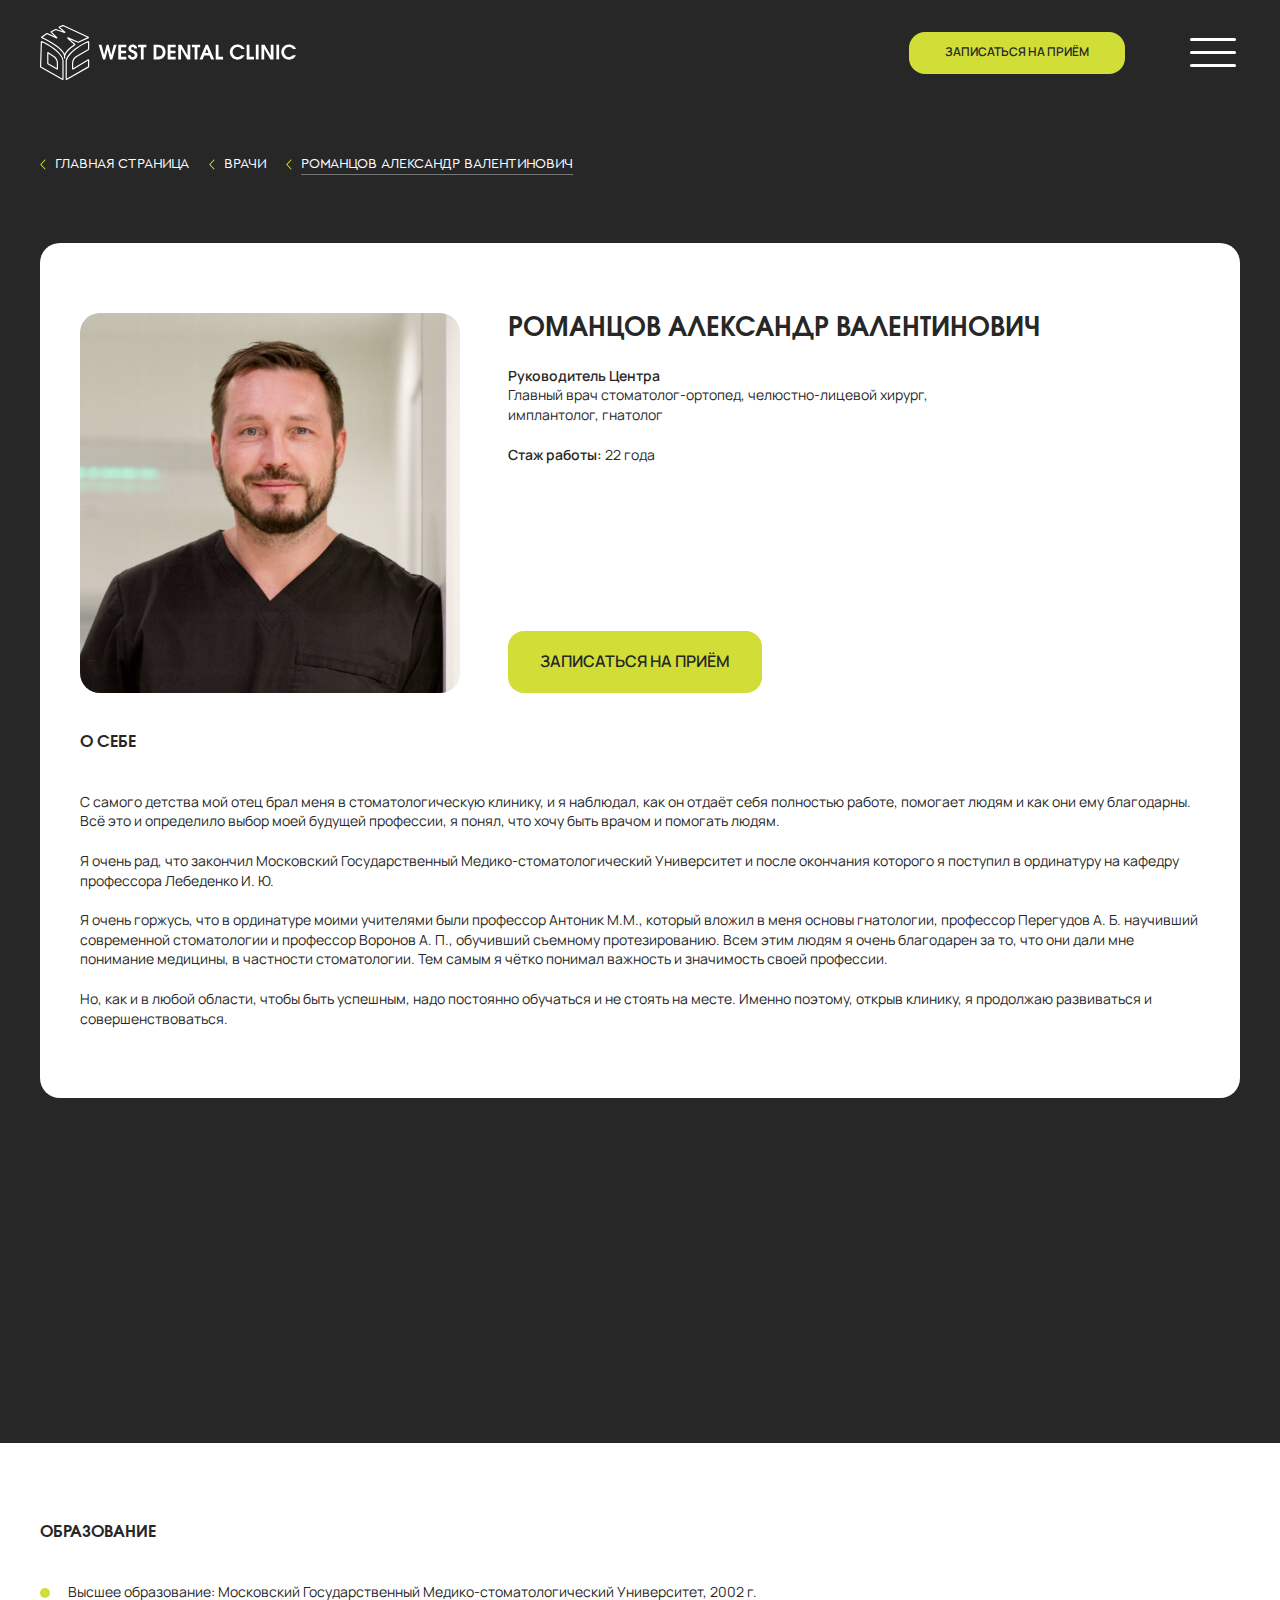
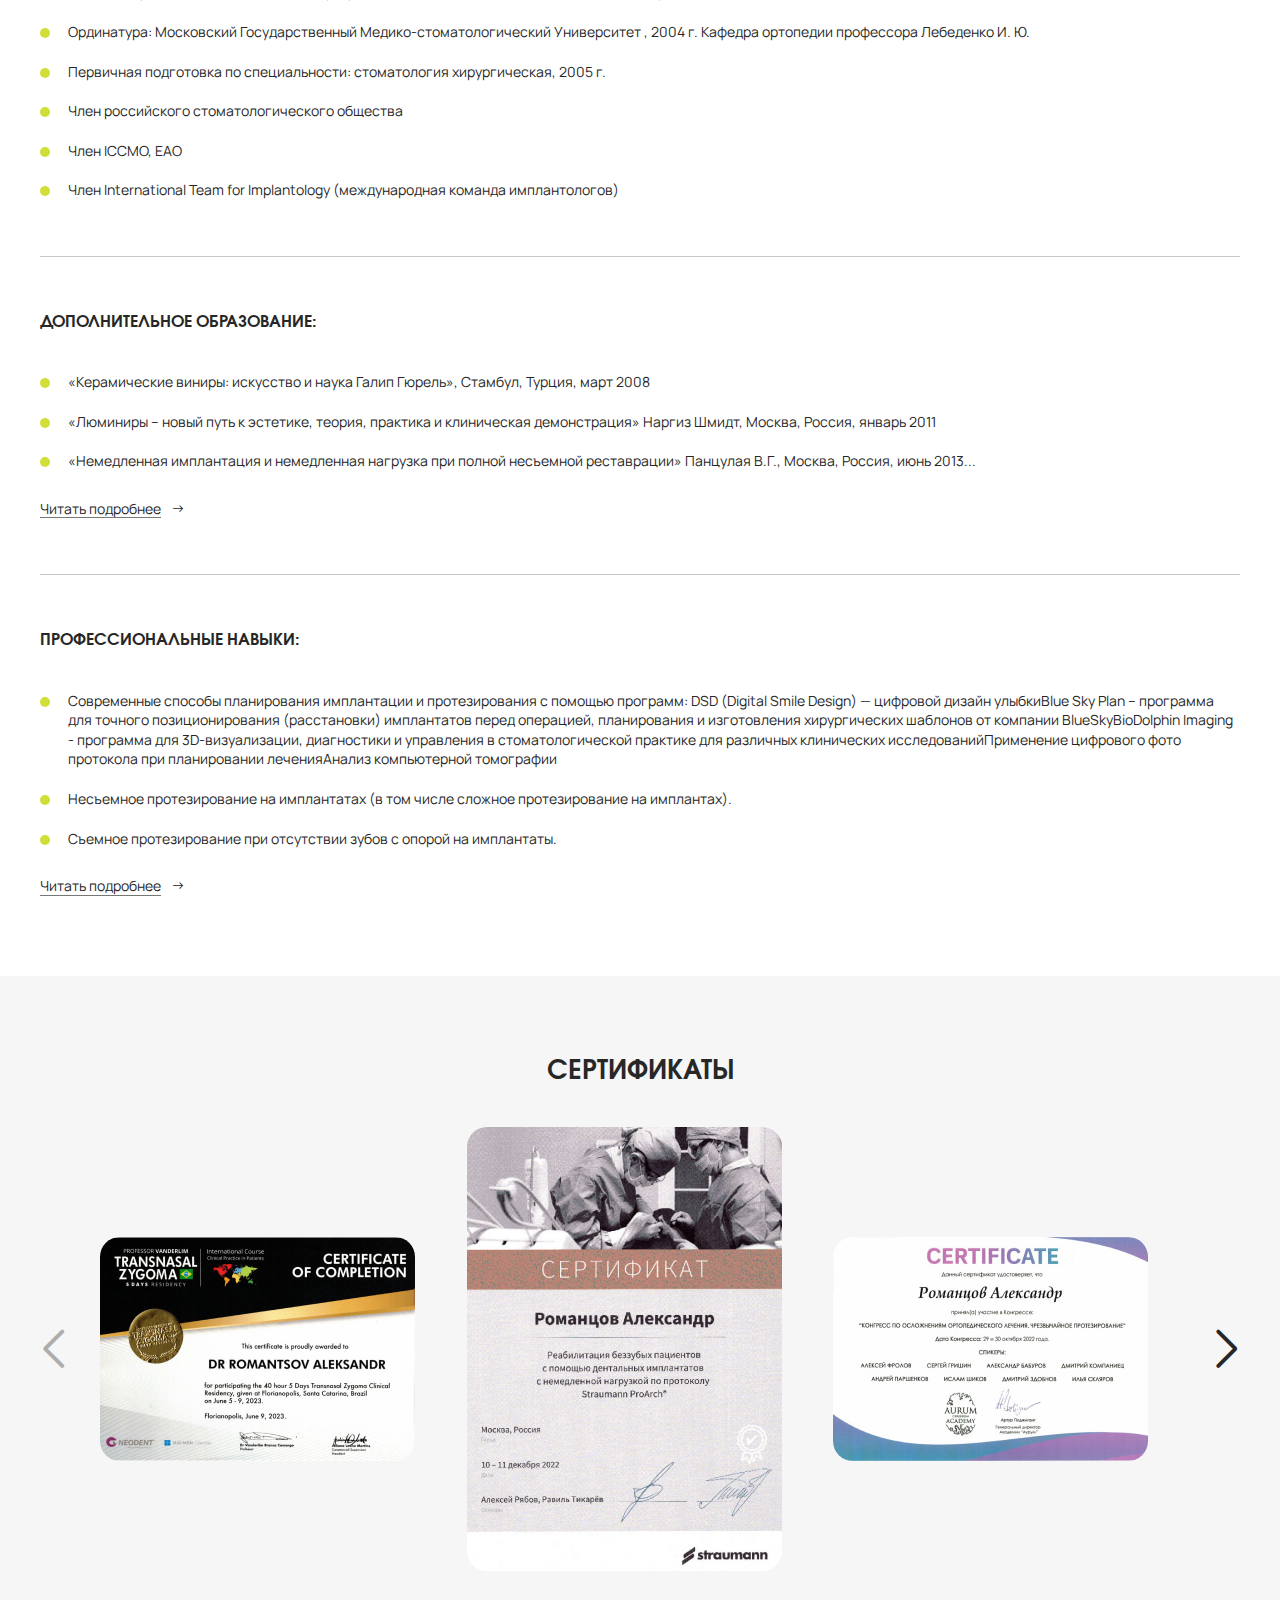
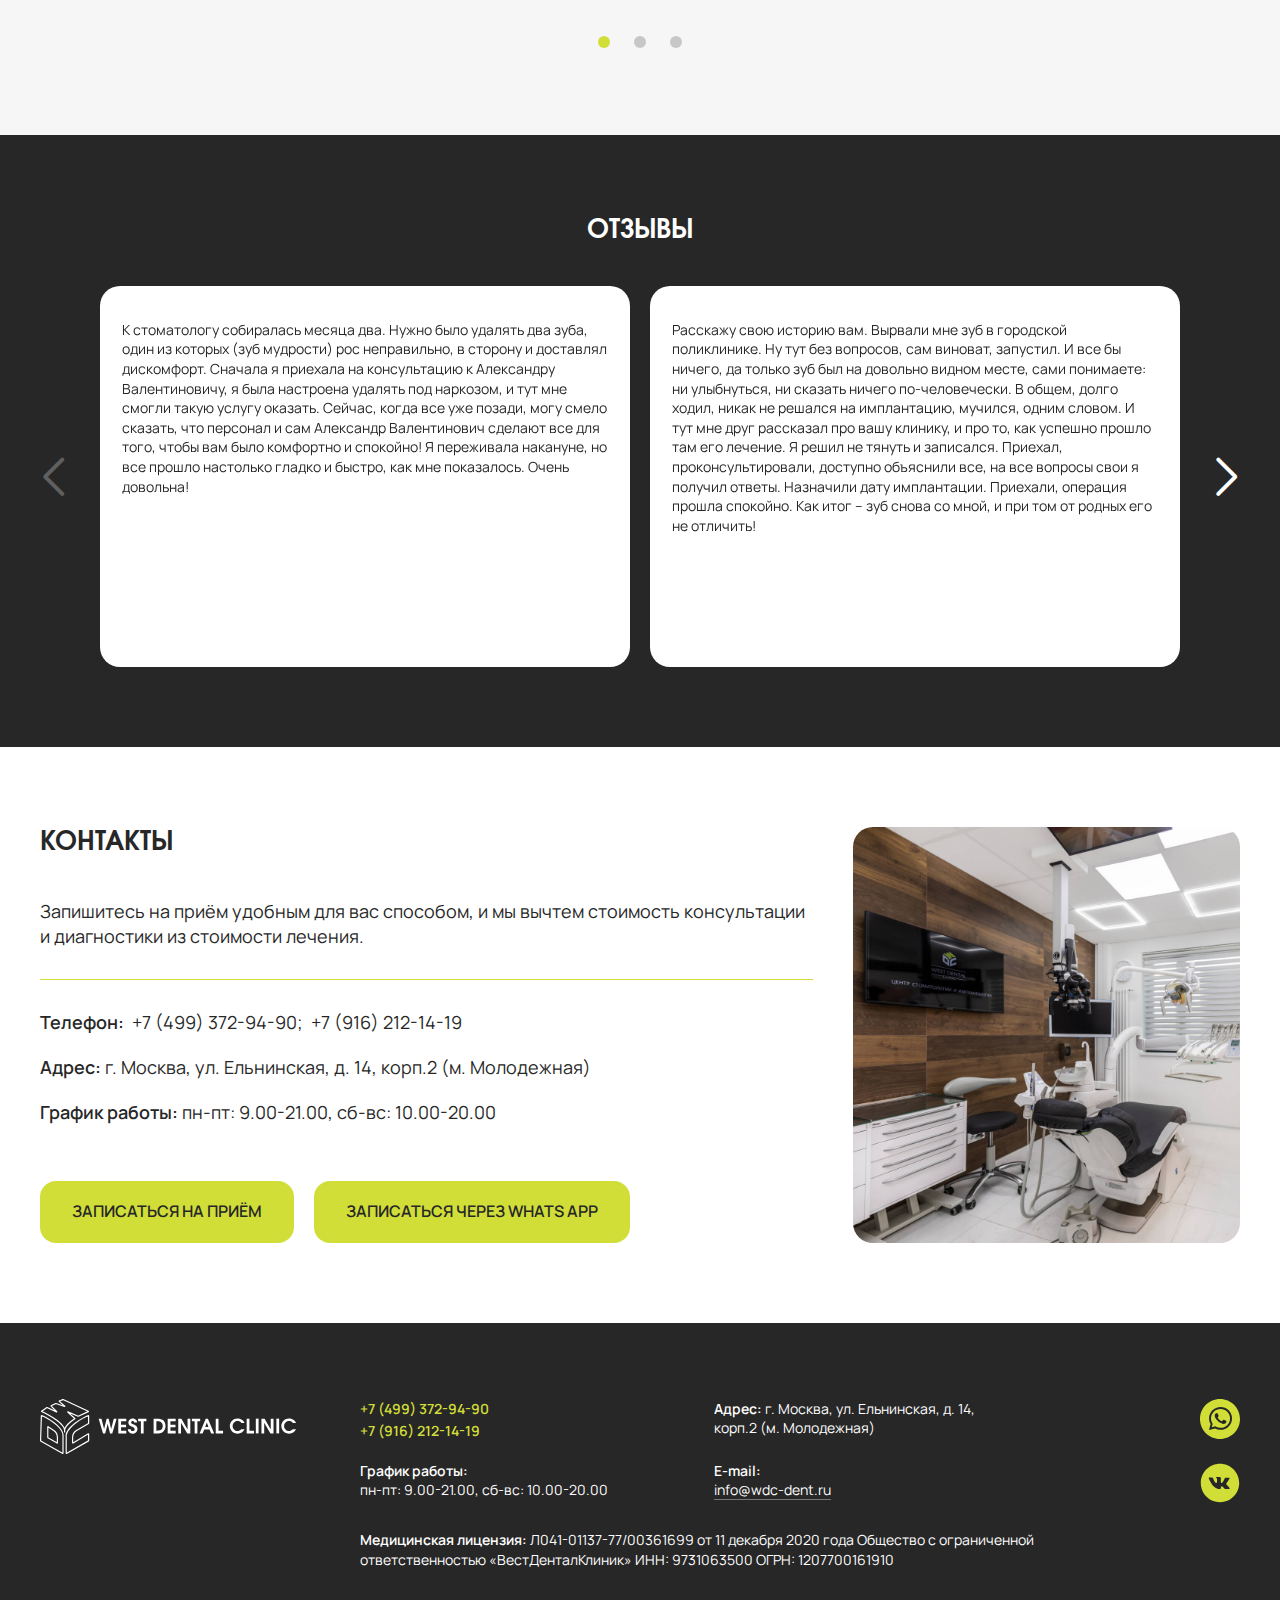
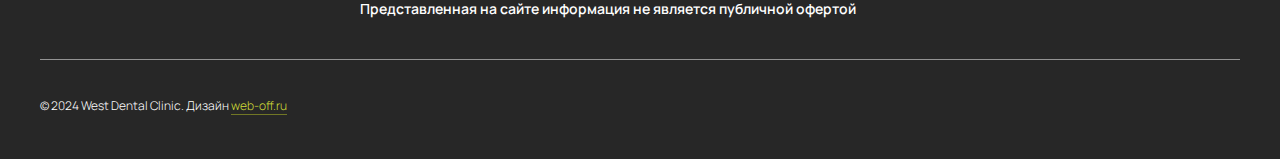
==== commit a4fdaed5: "responsive" ====
--- a/doctor.html
+++ b/doctor.html
@@ -413,7 +413,6 @@
                         <div class="contact__text">
                             <h2 class="title title_h2">Контакты</h2>
                             <p>Запишитесь на приём удобным для вас способом, и мы вычтем стоимость консультации и диагностики из стоимости лечения.</p>
-                            <strong>Вы сэкономите 7900₽!</strong>
                             <hr>
                             <p>
                                 <strong>Телефон:</strong>&nbsp;
@@ -423,7 +422,10 @@
                             <p><strong>Адрес:</strong>&nbsp;г. Москва, ул. Ельнинская, д. 14, корп.2 (м.&nbsp;Молодежная)</p>
                             <p><strong>График работы:</strong>&nbsp;<span>пн-пт: 9.00-21.00</span>, <span>сб-вс:&nbsp;10.00-20.00</span></p>
                         </div>
+                        <div class="contact__btnwrap">
                         <button class="btn btn_modal"><span>Записаться на приём</span></button>
+                            <a href="" target="_blank" class="btn btn_modal"><span>Записаться Через Whats APP</span></a>
+                        </div>
                     </div>
                     <div class="contact__picwrap">
                         <img class="contact__pic" src="./img/contact.jpg" alt="">
--- a/css/main.css
+++ b/css/main.css
@@ -643,6 +643,9 @@
   width: 100%;
   height: 100%;
 }
+.fear .swiper-pagination {
+  display: none;
+}
 
 .about__wrap {
   display: grid;
@@ -967,7 +970,7 @@
 
 .contact__wrap {
   display: grid;
-  grid-template: 1fr/1fr 1fr;
+  grid-template: 1fr/2fr 1fr;
   grid-column-gap: 60px;
 }
 .contact__desc {
@@ -1016,6 +1019,11 @@
   width: 100%;
   height: 100%;
 }
+.contact__btnwrap {
+  display: flex;
+  gap: 20px;
+  margin-top: 30px;
+}
 
 .footer {
   font-family: var(--second-family);
@@ -1094,6 +1102,11 @@
   right: 0;
   top: 76px;
   display: flex;
+  flex-direction: column;
+  gap: 24px;
+}
+.footer__socwrap {
+  display: flex;
   gap: 16px;
 }
 .footer__soclink {
@@ -1135,6 +1148,35 @@
   right: 0;
   width: 0;
   left: auto;
+}
+.footer__socother {
+  grid-area: 2/1/3/3;
+  font-family: var(-third-family);
+  font-size: 12px;
+  text-align: right;
+}
+.footer__socother span {
+  display: block;
+}
+.footer__socother a {
+  color: var(--green);
+  position: relative;
+  display: inline-block;
+}
+.footer__socother a:before {
+  content: "";
+  height: 1px;
+  position: absolute;
+  bottom: 0;
+  width: 100%;
+  right: 0;
+  width: 0;
+  background: #717725;
+  transition: var(--transition);
+}
+.footer__socother a:hover::before {
+  width: 100%;
+  left: 0;
 }
 
 body.oh {
@@ -1417,6 +1459,10 @@
   padding: 70px;
   position: relative;
 }
+.modal__body h2 {
+  font-size: 25px;
+  margin-bottom: 40px;
+}
 .modal__desc {
   color: #272727;
   text-align: center;
@@ -1478,7 +1524,7 @@
   font-family: var(--second-family);
   font-weight: 400;
   font-size: 18px;
-  margin-bottom: 48px;
+  margin-bottom: 40px;
 }
 .call a {
   font-weight: 600;
@@ -2221,10 +2267,11 @@
     text-align: left;
   }
   .header {
-    height: 86px;
+    height: 78px;
+    padding: 20px 0;
   }
   .article_first {
-    padding-top: 86px !important;
+    padding-top: 78px !important;
   }
   .why__wrap {
     grid-column-gap: 40px;
@@ -2253,9 +2300,10 @@
   }
   .fear__wrap .swiper-pagination {
     margin-bottom: 30px;
+    display: block;
   }
   .fear__picwrap {
-    width: 300px;
+    height: 500px;
     margin: 0 auto;
   }
   .breadcrumbs {
@@ -2307,6 +2355,9 @@
     position: absolute;
     right: 50px;
     bottom: -20px;
+  }
+  .intro .container .intro__desc {
+    padding-top: 26px;
   }
   .header__group .btn {
     display: none;
@@ -2369,134 +2420,17 @@
   .scrollTop img {
     width: 14px;
   }
-}
-@media only screen and (max-width: 599px) {
-  .interier {
-    grid-template: auto/1fr;
-    gap: 32px;
-  }
-  .star-pagination {
-    display: block;
-  }
-  .interier__title {
-    text-align: center;
-  }
-  h1 {
-    text-align: left;
-  }
-  .fear .title_h2 {
-    text-align: left;
-    flex-direction: column;
-    align-items: flex-start;
-    gap: 20px;
-  }
-  .smi-gal .swiper-slide {
-    flex-direction: column;
-    gap: 10px;
-    align-items: flex-start;
-  }
-  .smi-gal__picwrap {
-    width: 100%;
-    max-width: 100%;
-    order: 1;
-    margin-bottom: 12px;
-  }
-  .smi-gal__descwrap {
-    order: 2;
-  }
-  .adv__wrap {
-    flex-direction: column;
-  }
-  .adv__picwrap, .adv__desc {
-    width: 100%;
-  }
-  .adv__picwrap {
-    order: 2;
-    width: 300px;
-    margin: 0 auto;
-  }
-  .adv__desc {
-    order: 1;
-  }
-  .about__wrap {
-    flex-direction: column;
-    display: flex;
-    gap: 20px;
-  }
-  .about__picblock {
-    order: 2;
-    width: 300px;
-    margin: 0 auto;
-  }
-  .about__desc {
-    order: 1;
-  }
-  .about__video {
-    order: 3;
-    width: 100%;
-    flex-direction: column;
-    display: flex;
-  }
-  .about__video br {
-    display: none;
-  }
-  .about__video p {
-    order: 2;
-  }
-  .about__video .about__videowrap {
-    order: 1;
-    margin-bottom: 8px;
-  }
-  .why__wrap {
-    flex-direction: column;
-    display: flex;
-  }
-  .why__wrap .why__list {
-    order: 2;
-    margin-bottom: 20px;
-  }
-  .why__wrap .title {
-    order: 1;
-  }
-  .why__wrap .why__picwrap {
-    order: 3;
-    width: 300px;
-    margin: 0 auto;
-  }
-  .team__wrap {
-    flex-direction: column;
-    display: flex;
-  }
-  .team__wrap .team__picwrap {
-    order: 2;
-    width: 300px;
-    margin: 0 auto;
-  }
-  .team__wrap .team__desc {
-    order: 1;
-  }
-  .team__wrap .team__btnwrap {
-    order: 2;
-    align-self: center;
-  }
-  .review__servlist {
-    flex-direction: column;
-    gap: 30px;
-  }
   .contact__wrap {
     flex-direction: column;
     display: flex;
     gap: 20px;
   }
-  .contact__wrap .contact__desc .contact__text p {
-    margin-bottom: 14px;
-  }
-  .contact__wrap .contact__desc .btn {
-    margin: 10px auto;
-  }
-  .contact__wrap .contact__picwrap {
-    width: 300px;
-    margin: 0 auto;
+  .contact__picwrap {
+    width: 100% !important;
+    height: 400px;
+  }
+  .contact__btnwrap {
+    margin-top: 0;
   }
   .footer__wrap {
     display: flex;
@@ -2518,14 +2452,146 @@
   .footer__wrap .footer__soc {
     top: 38px;
     gap: 12px;
+    gap: 28px;
   }
   .footer__wrap .footer__soc .footer__soclink {
     width: 22px;
     height: 22px;
   }
+  .footer__wrap .footer__socwrap {
+    justify-content: flex-end;
+    gap: 12px;
+  }
+  .footer__wrap .footer__socother {
+    font-size: 10px;
+  }
   .footer__copy {
     padding: 24px 0 26px;
     font-size: 10px;
+  }
+}
+@media only screen and (max-width: 599px) {
+  .interier {
+    grid-template: auto/1fr;
+    gap: 32px;
+  }
+  .star-pagination {
+    display: block;
+  }
+  .interier__title {
+    text-align: center;
+  }
+  h1 {
+    text-align: left;
+  }
+  .fear .title_h2 {
+    text-align: left;
+    flex-direction: column;
+    align-items: flex-start;
+    gap: 20px;
+  }
+  .smi-gal .swiper-slide {
+    flex-direction: column;
+    gap: 10px;
+    align-items: flex-start;
+  }
+  .smi-gal__picwrap {
+    width: 100%;
+    max-width: 100%;
+    order: 1;
+    margin-bottom: 12px;
+  }
+  .smi-gal__descwrap {
+    order: 2;
+  }
+  .adv__wrap {
+    flex-direction: column;
+  }
+  .adv__picwrap, .adv__desc {
+    width: 100%;
+  }
+  .adv__picwrap {
+    order: 2;
+    width: 300px;
+    margin: 0 auto;
+  }
+  .adv__desc {
+    order: 1;
+  }
+  .about__wrap {
+    flex-direction: column;
+    display: flex;
+    gap: 20px;
+  }
+  .about__picblock {
+    order: 2;
+    width: 100%;
+    margin: 0 auto;
+  }
+  .about__desc {
+    order: 1;
+  }
+  .about__video {
+    order: 3;
+    width: 100%;
+    flex-direction: column;
+    display: flex;
+  }
+  .about__video br {
+    display: none;
+  }
+  .about__video p {
+    order: 2;
+  }
+  .about__video .about__videowrap {
+    order: 1;
+    margin-bottom: 8px;
+  }
+  .why__wrap {
+    flex-direction: column;
+    display: flex;
+  }
+  .why__wrap .why__list {
+    order: 2;
+    margin-bottom: 20px;
+  }
+  .why__wrap .title {
+    order: 1;
+  }
+  .why__wrap .why__picwrap {
+    order: 3;
+    width: 300px;
+    margin: 0 auto;
+  }
+  .team__wrap {
+    flex-direction: column;
+    display: flex;
+  }
+  .team__wrap .team__picwrap {
+    order: 2;
+    width: 300px;
+    margin: 0 auto;
+  }
+  .team__wrap .team__desc {
+    order: 1;
+  }
+  .team__wrap .team__btnwrap {
+    order: 2;
+    align-self: center;
+  }
+  .review__servlist {
+    flex-direction: column;
+    gap: 30px;
+  }
+  .contact__wrap .contact__desc .contact__text p {
+    margin-bottom: 14px;
+  }
+  .contact__wrap .contact__desc .btn {
+    margin: 10px auto;
+  }
+  .contact__wrap .contact__picwrap {
+    width: 300px;
+    margin: 0 auto;
   }
   .doccard {
     display: flex;
@@ -2541,6 +2607,16 @@
   }
   .doccard__btnwrap {
     align-self: center;
+  }
+  .fear__picwrap,
+  .adv__picwrap,
+  .fear__picwrap,
+  .about__picwrap,
+  .why__picwrap,
+  .team__picwrap,
+  .contact__picwrap {
+    width: 100% !important;
+    height: 400px;
   }
 }
 @media only screen and (max-width: 480px) {
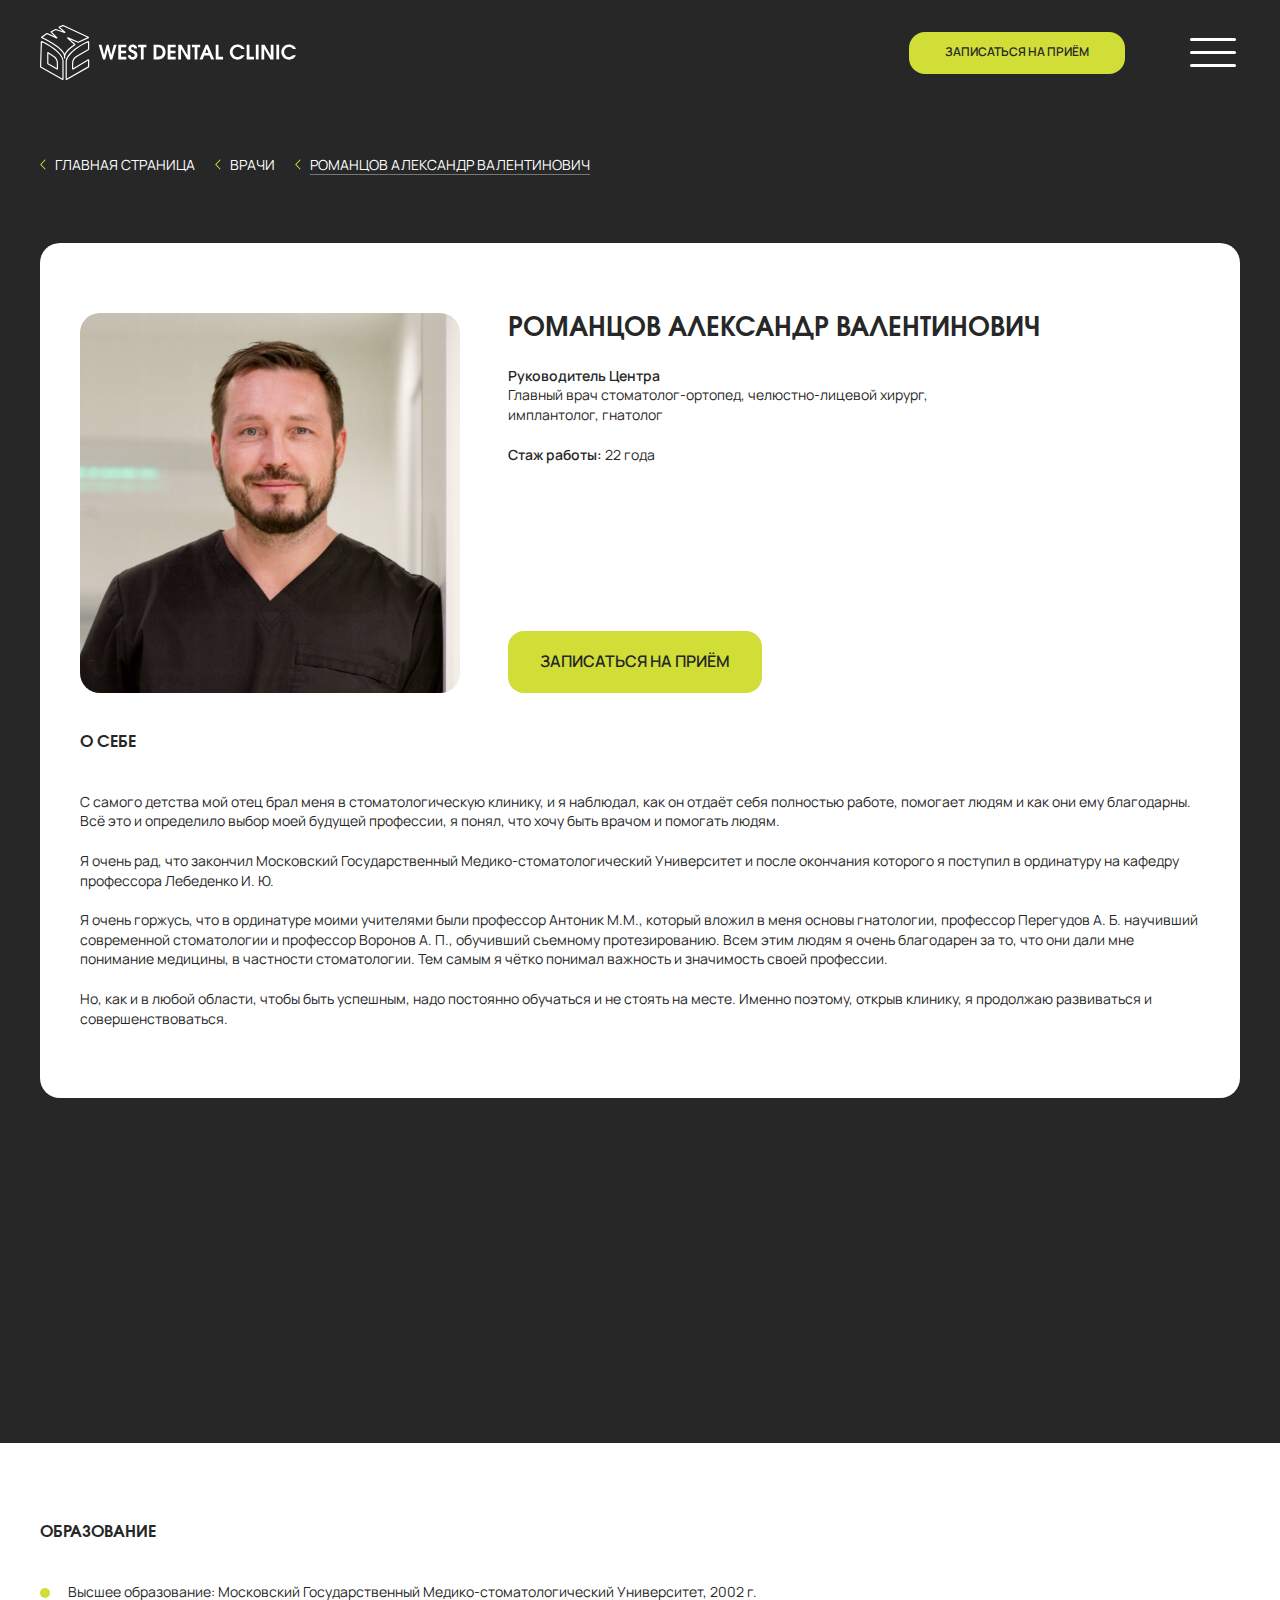
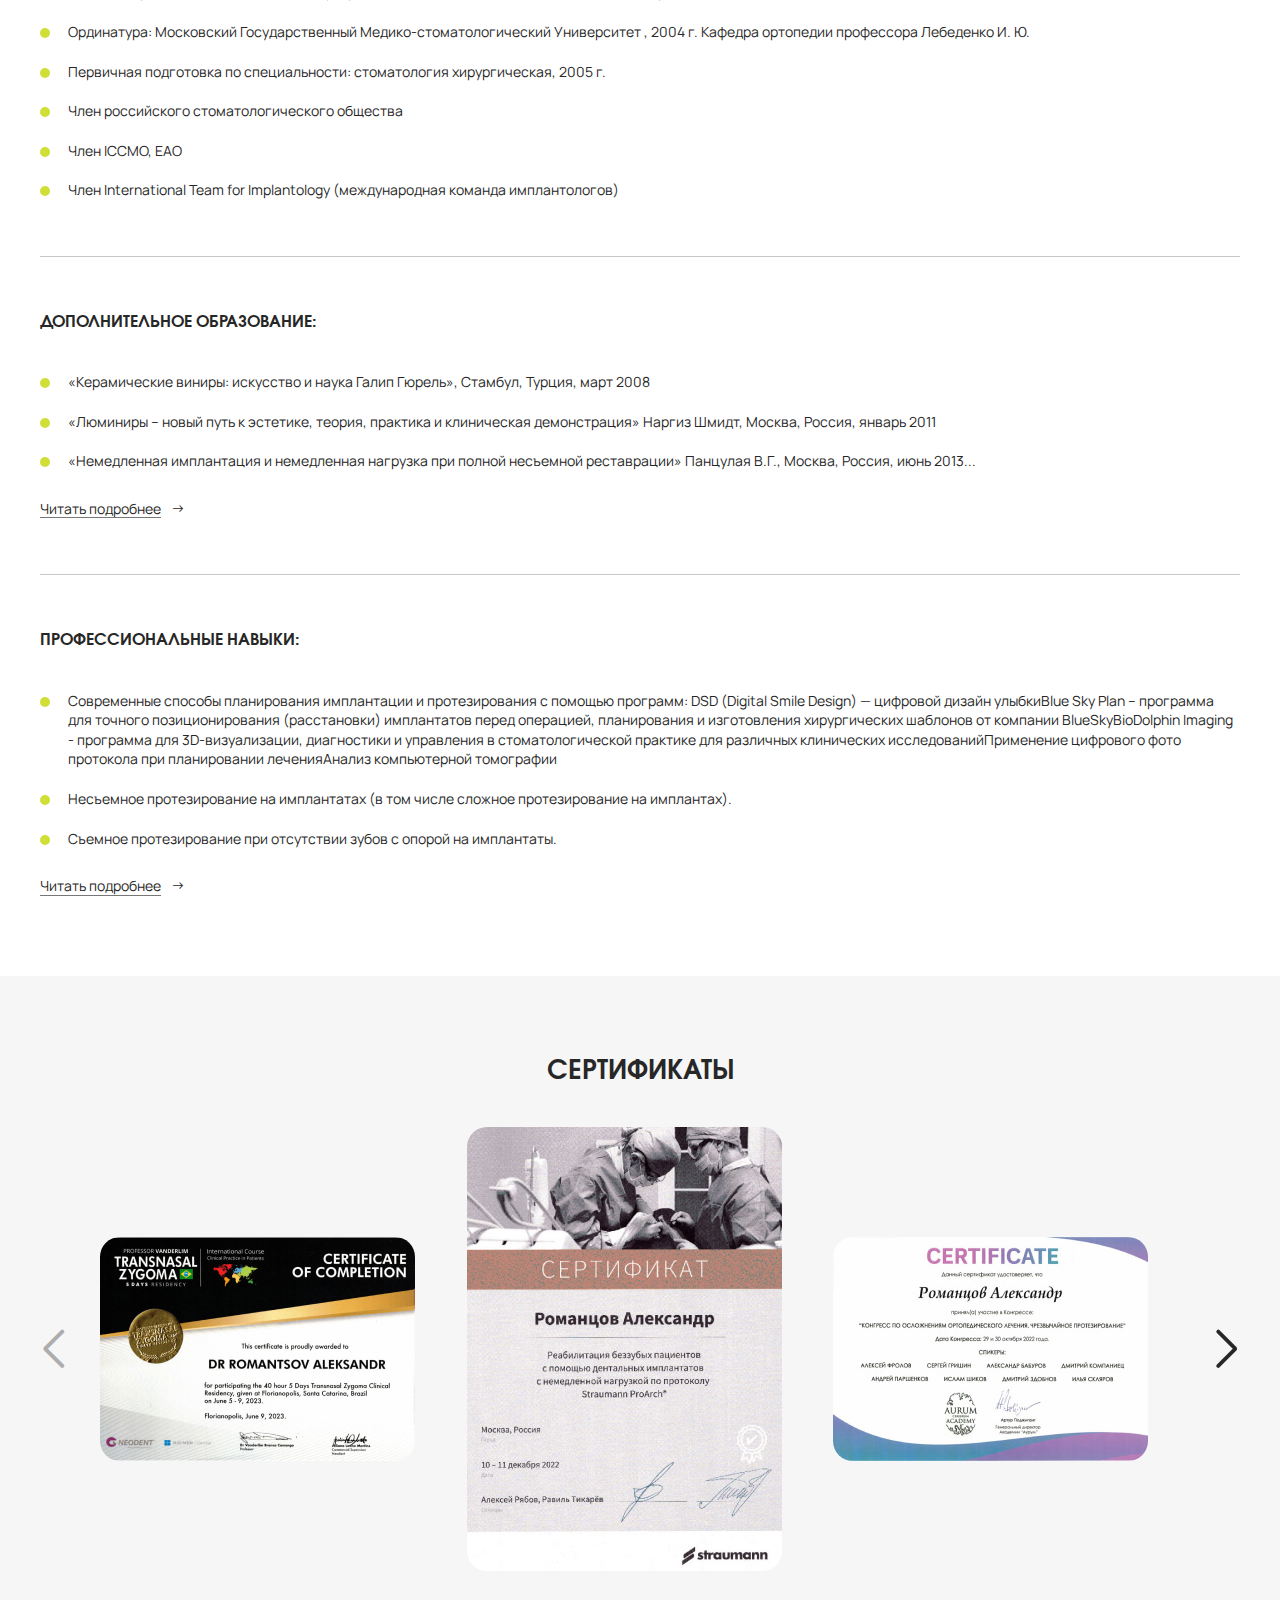
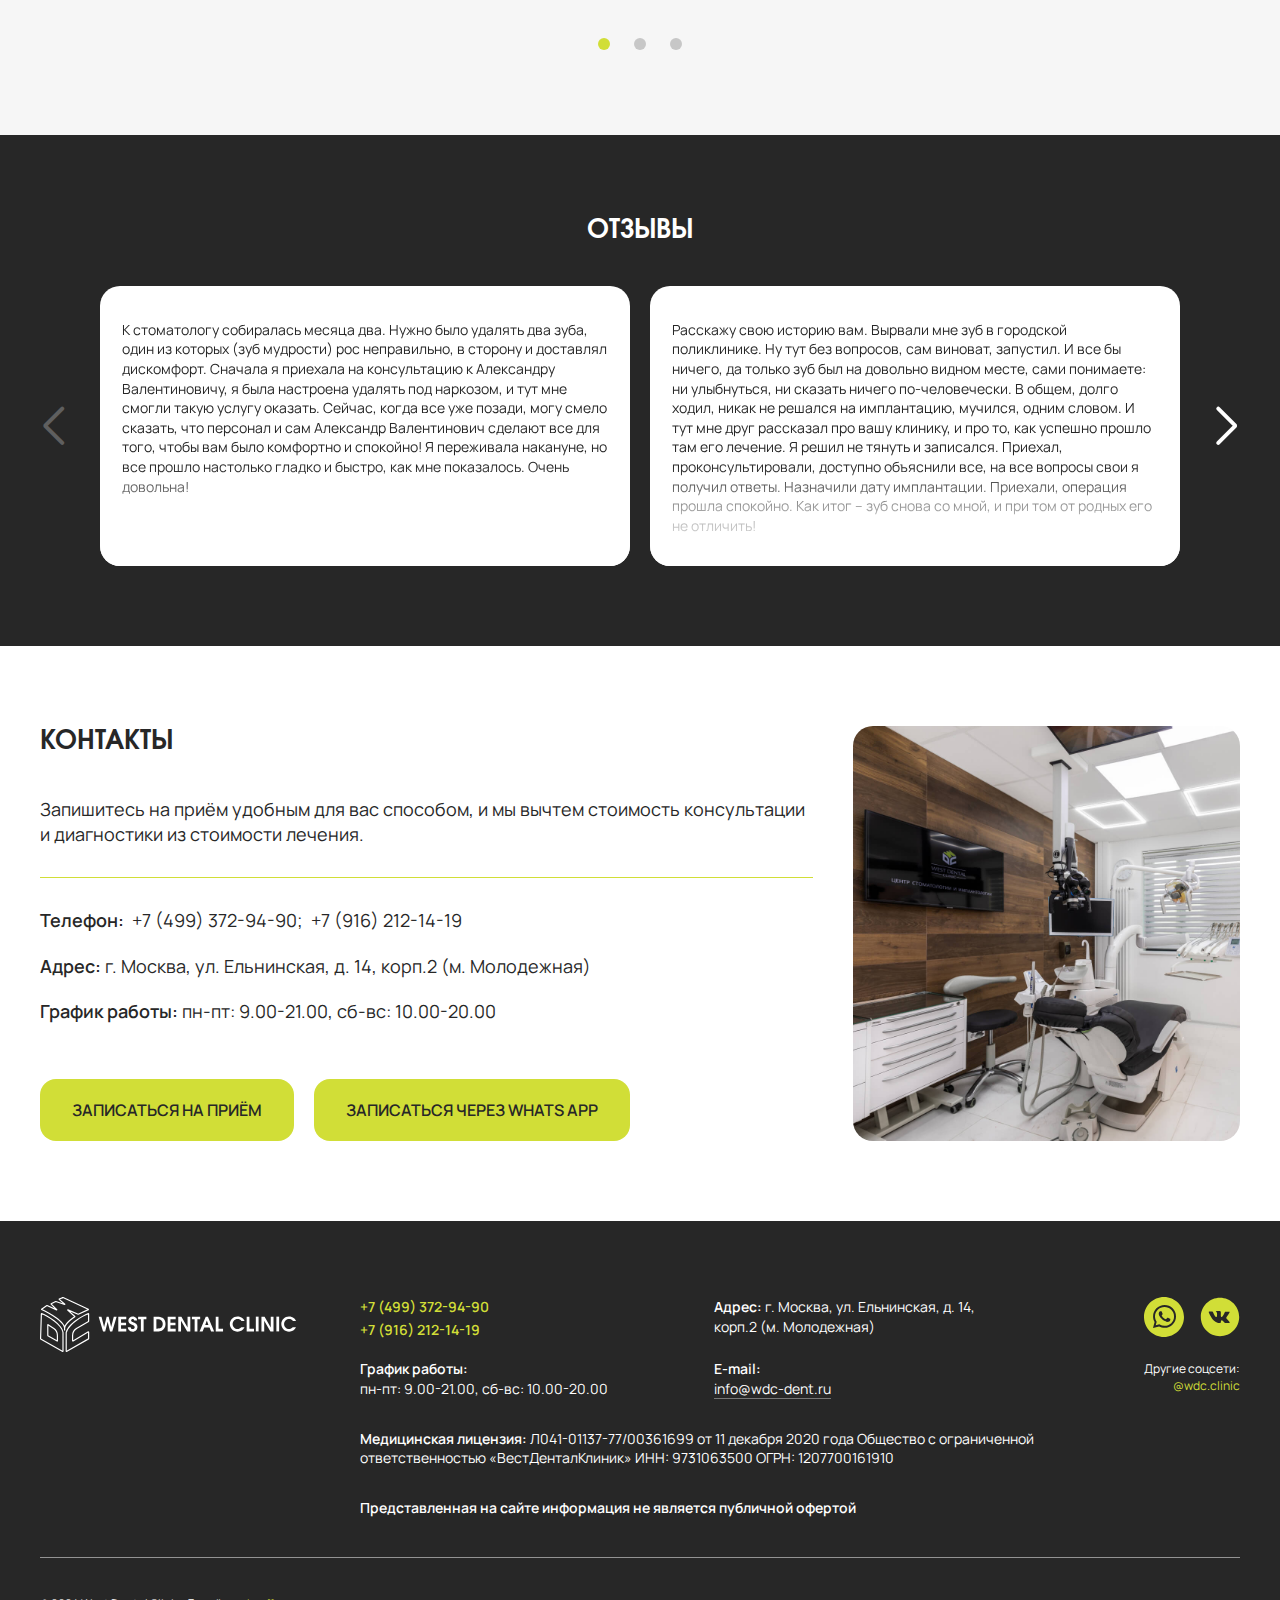
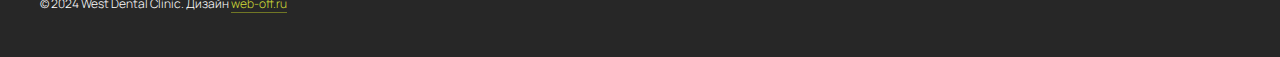
==== commit 35f9094b: "responsive" ====
--- a/doctor.html
+++ b/doctor.html
@@ -460,12 +460,18 @@
                     </div>
                 </div>
                 <div class="footer__soc">
-                    <a href="#" class="footer__soclink">
-                        <img src="img/icon_wa.svg" alt="">
-                    </a>
-                    <a href="#" class="footer__soclink">
-                        <img src="img/icon_vk.svg" alt="">
-                    </a>
+                    <div class="footer__socwrap">
+                        <a href="#" class="footer__soclink">
+                            <img src="img/icon_wa.svg" alt="">
+                        </a>
+                        <a href="#" class="footer__soclink">
+                            <img src="img/icon_vk.svg" alt="">
+                        </a>
+                    </div>
+                    <div class="footer__socother">
+                        <span>Другие соцсети: </span>
+                        <a href="">@wdc.clinic</a>
+                    </div>
                 </div>
                 <p class="footer__lic"><strong>Медицинская лицензия:</strong> Л041-01137-77/00361699 от 11 декабря 2020 года Общество с ограниченной ответственностью «ВестДенталКлиник» ИНН: 9731063500 ОГРН: 1207700161910</p>
                 <p class="footer__pub"><strong>Представленная на сайте информация не является публичной офертой</strong></p>
@@ -475,6 +481,7 @@
             </p>
         </div>
     </footer>
+    <div class="scrollTop"><img src="./img/chevron_up.svg" alt=""></div>
     <div class="modal-bg"></div>
     <div class="modal-wrap">
         <div class="modal" data-attr="modal_form">
@@ -505,6 +512,15 @@
                 </div>
             </div>
         </div>
+        <div class="modal modal_review" data-attr="modal_review">
+            <div class="modal__body">
+                <div class="modal__close">
+                    <svg width="26" height="26" viewBox="0 0 26 26" fill="none" xmlns="http://www.w3.org/2000/svg">
+                        <path d="M1 1L13 13M13 13L25 25M13 13L25 1M13 13L1 25" stroke="#272727" stroke-width="2"></path>
+                    </svg>
+                </div>
+            </div>
+        </div>
     </div>
     <script src="js/jquery-3.6.0.min.js"></script>
     <script src="https://cdn.jsdelivr.net/npm/swiper@11/swiper-bundle.min.js"></script>
--- a/css/main.css
+++ b/css/main.css
@@ -184,7 +184,7 @@
   padding: 0;
   margin: 0;
   background: var(--white);
-  font-family: var(--font-family);
+  font-family: var(--second-family);
 }
 
 .oh {
@@ -398,7 +398,6 @@
 .article_black .review-text .swiper-slide {
   background: var(--white);
   color: var(--black);
-  border-radius: 20px;
 }
 
 .intro {
@@ -955,10 +954,11 @@
 }
 .review-text .swiper-slide {
   background: var(--white);
-  height: auto;
+  height: 280px;
   padding: 34px 22px;
   font-family: var(--second-family);
   border-radius: 20px;
+  cursor: pointer;
 }
 .review-text .swiper-slide a {
   text-decoration: underline;
@@ -966,6 +966,17 @@
 }
 .review-text .swiper-slide a:hover {
   text-decoration: none;
+}
+.review-text .swiper-slide:after {
+  content: "";
+  display: block;
+  position: absolute;
+  width: 100%;
+  height: 100px;
+  background: linear-gradient(to bottom, rgba(255, 255, 255, 0) 0%, rgba(255, 255, 255, 0.65) 50%, rgb(255, 255, 255) 100%);
+  bottom: 0;
+  left: 0px;
+  border-radius: 20px;
 }
 
 .contact__wrap {
@@ -1519,6 +1530,9 @@
 .modal .formwrap label:not(.btn) .error__text {
   display: none;
 }
+.modal[data-attr=modal_review] {
+  width: 400px;
+}
 
 .call {
   font-family: var(--second-family);
@@ -1915,7 +1929,7 @@
     padding: 0 20px;
   }
   .menu__main {
-    padding: 25px 0;
+    padding: 20px 0;
   }
   .menu__main:after {
     display: none;
@@ -1957,7 +1971,7 @@
   .menu__close {
     width: 20px;
     height: 20px;
-    top: 35px;
+    top: 30px;
     right: 28px;
   }
   .menu__close svg {
@@ -2153,6 +2167,8 @@
   .fear__desc div,
   .fear__picwrap,
   .eq-gal .swiper-slide,
+  .review-text .swiper-slide,
+  .review-text .swiper-slide:after,
   .about__picwrap,
   .about__videoinner,
   .promo-gal .swiper-slide,
@@ -2168,6 +2184,14 @@
   .modal {
     border-radius: 10px;
   }
+  .modal .modal__close {
+    top: 12px;
+    right: 12px;
+  }
+  .modal .modal__close svg {
+    width: 16px;
+    height: 16px;
+  }
   .modal[data-attr=modal_form] {
     width: 300px;
   }
@@ -2178,14 +2202,6 @@
   .modal[data-attr=modal_form] .modal__body h2 {
     font-size: 18px;
     margin-bottom: 12px;
-  }
-  .modal[data-attr=modal_form] .modal__body .modal__close {
-    top: 12px;
-    right: 12px;
-  }
-  .modal[data-attr=modal_form] .modal__body .modal__close svg {
-    width: 16px;
-    height: 16px;
   }
   .modal[data-attr=modal_form] .modal__body .call {
     font-size: 14px;
@@ -2587,7 +2603,7 @@
     margin-bottom: 14px;
   }
   .contact__wrap .contact__desc .btn {
-    margin: 10px auto;
+    margin: 10px 0;
   }
   .contact__wrap .contact__picwrap {
     width: 300px;
@@ -2633,11 +2649,11 @@
     width: 100%;
   }
   .menu__levelclose {
-    top: 35px;
+    top: 30px;
     right: 28px;
   }
   .menu__back {
-    top: 35px;
+    top: 30px;
   }
   .doclist {
     grid-template: auto/1fr;
@@ -2645,4 +2661,17 @@
   .doccard-min {
     width: 100%;
   }
+  .contact__btnwrap {
+    flex-direction: column;
+    gap: 0;
+  }
+  .textreview-wrap .swiper-pagination .swiper-pagination-bullet {
+    margin: 0 4px !important;
+  }
+  .modal[data-attr=modal_review] {
+    width: 90%;
+  }
+  .modal[data-attr=modal_review] .modal__body {
+    padding: 52px 10px;
+  }
 }/*# sourceMappingURL=main.css.map */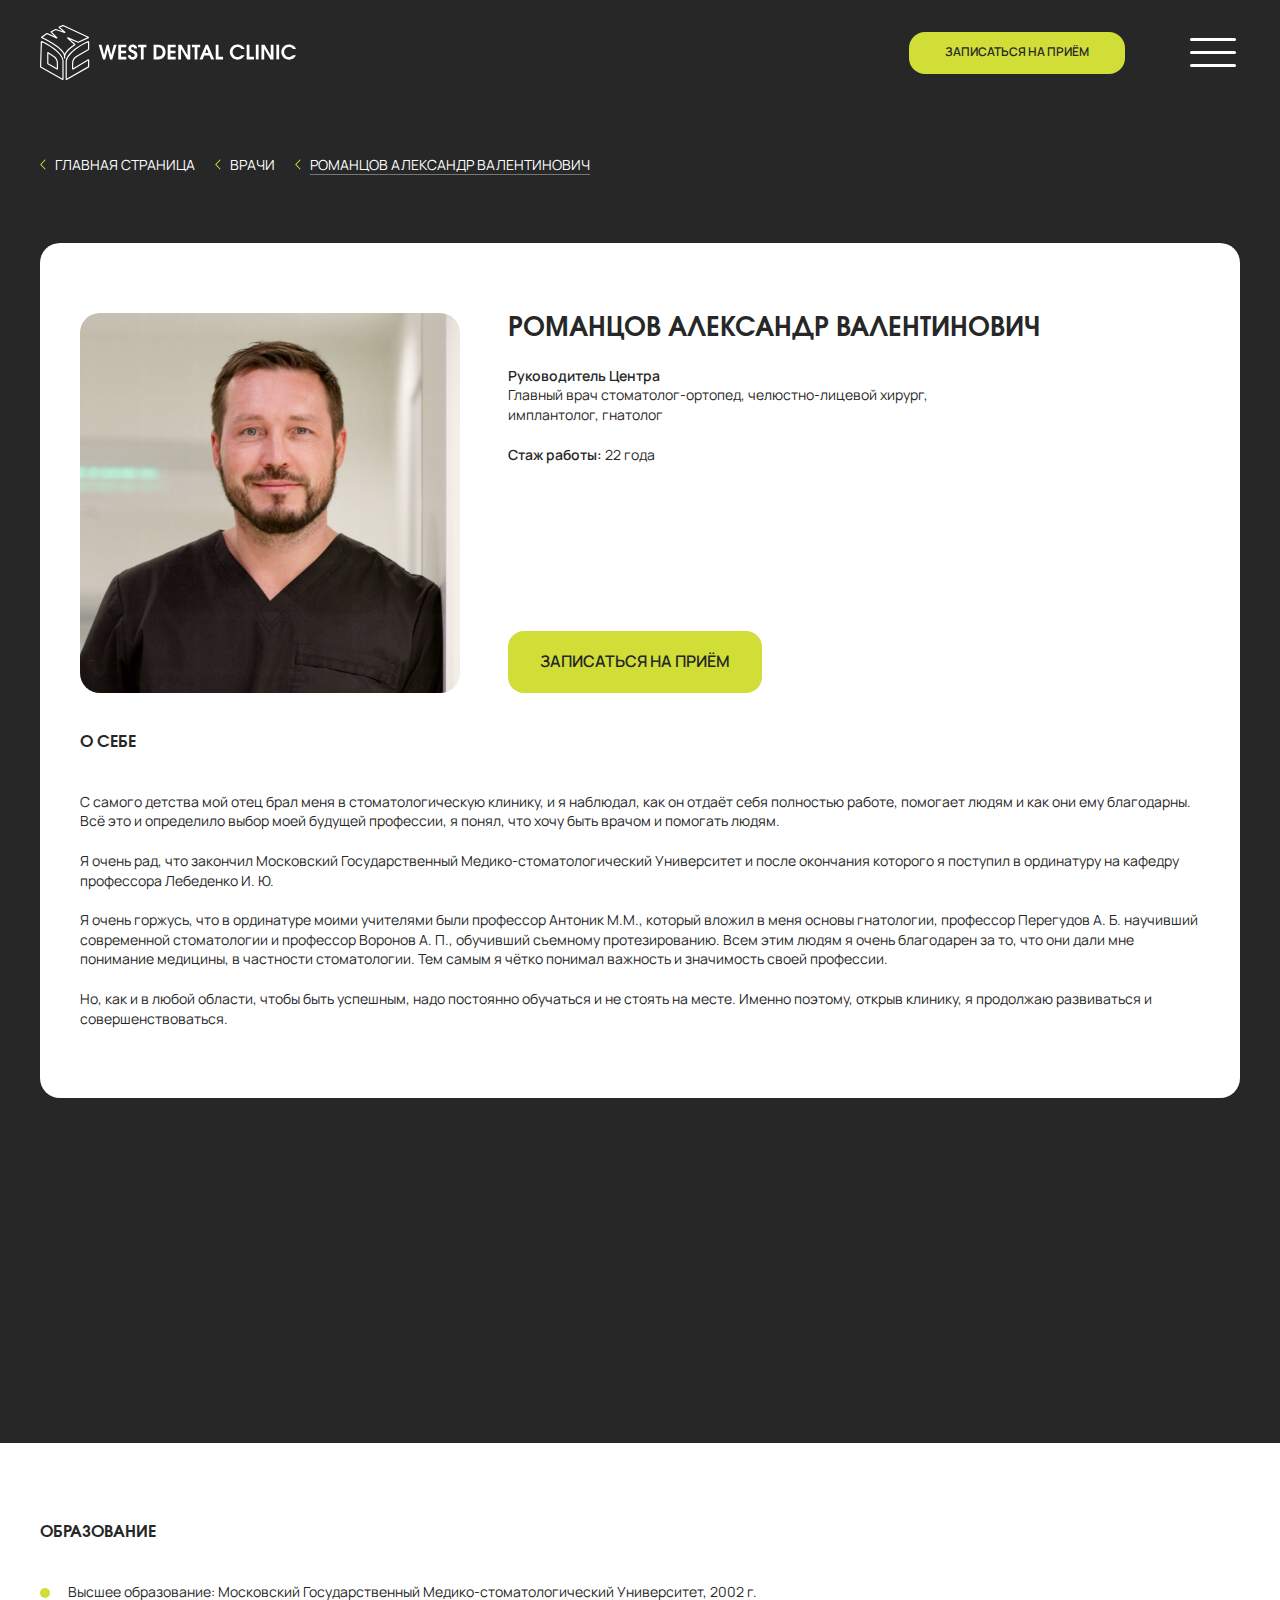
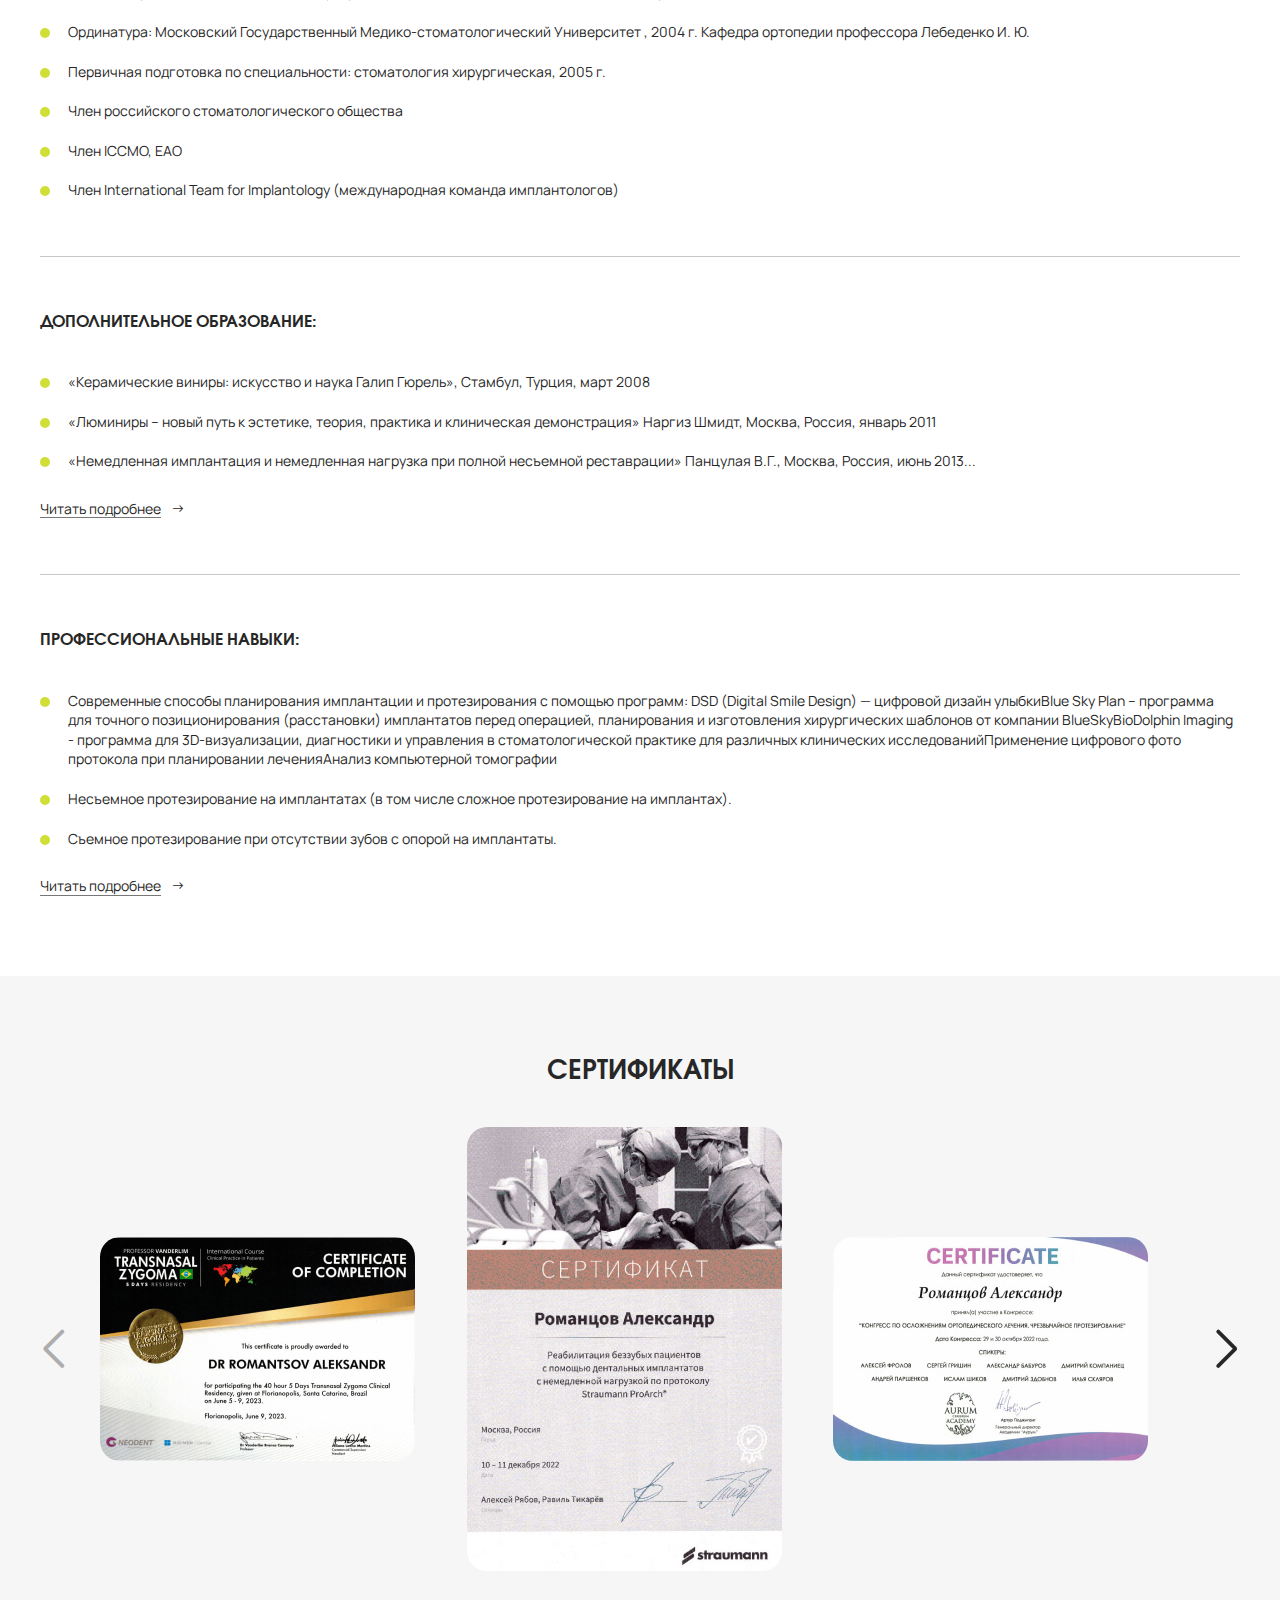
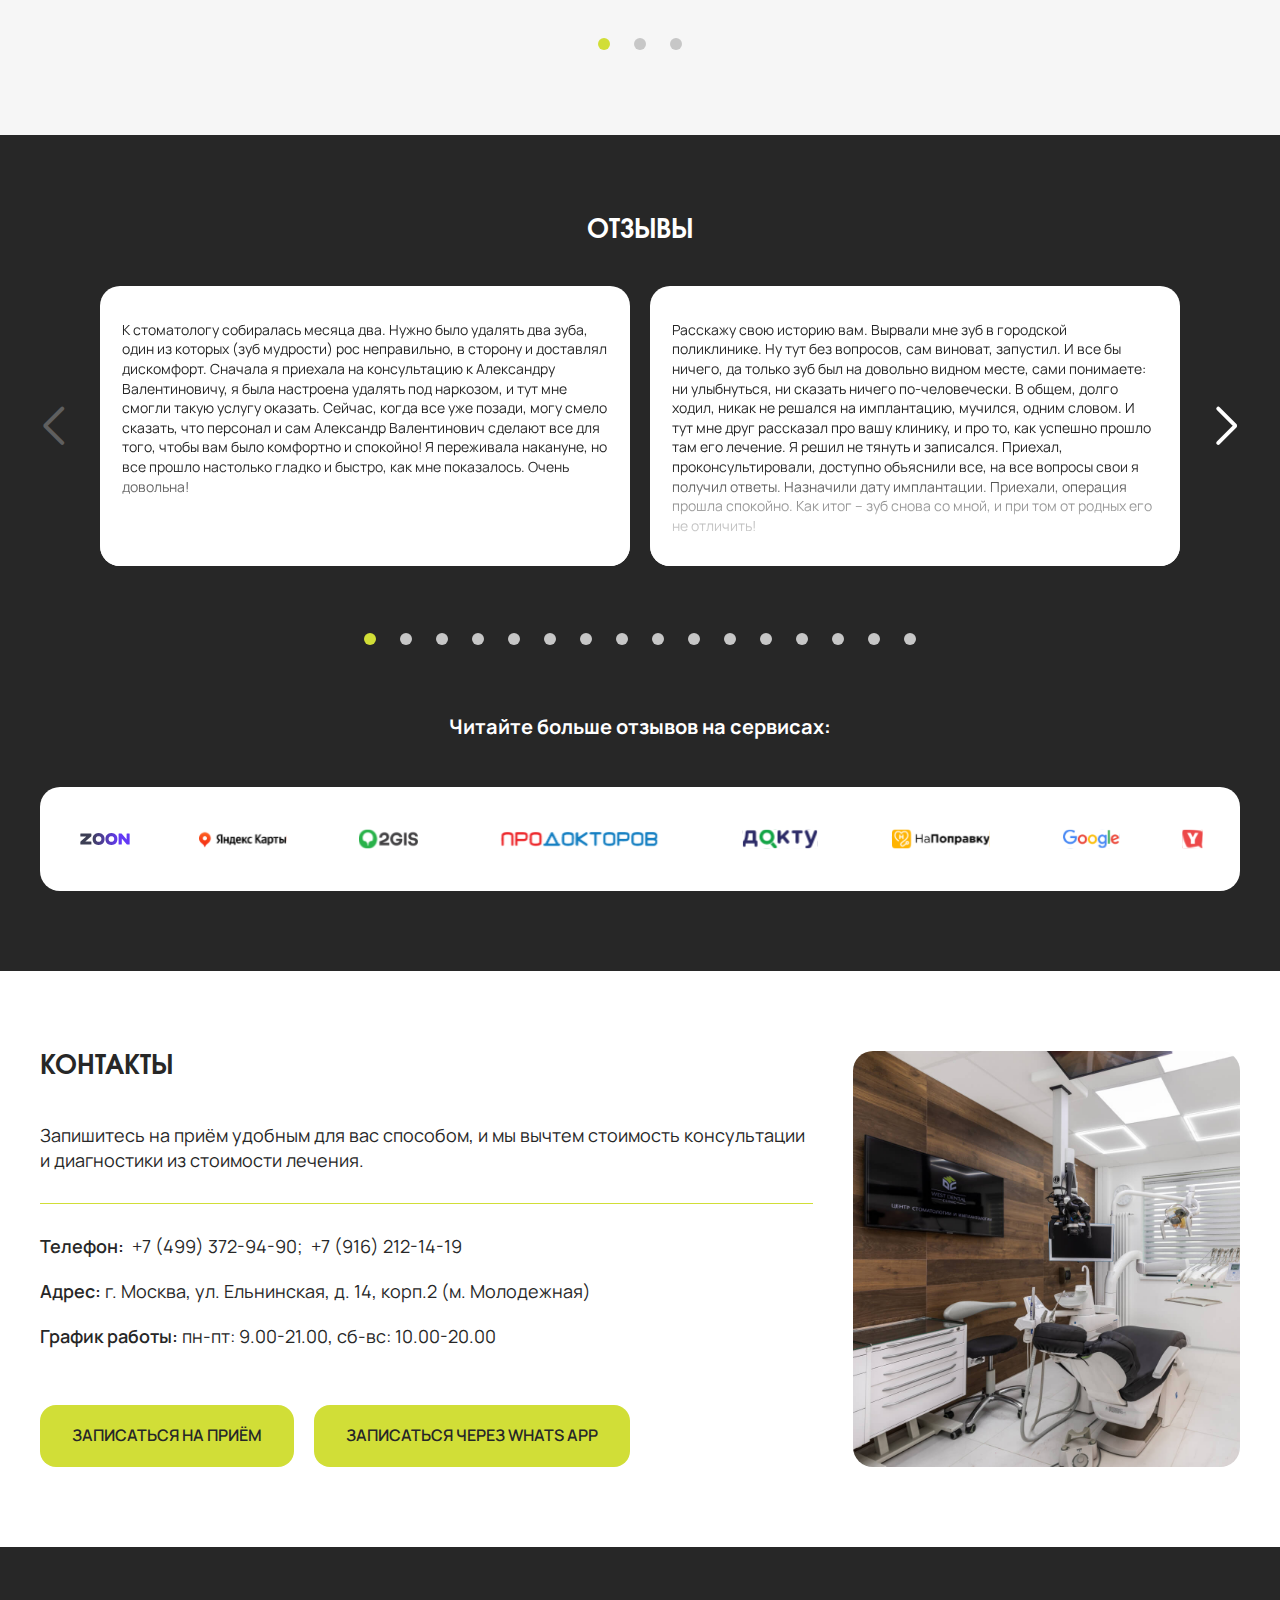
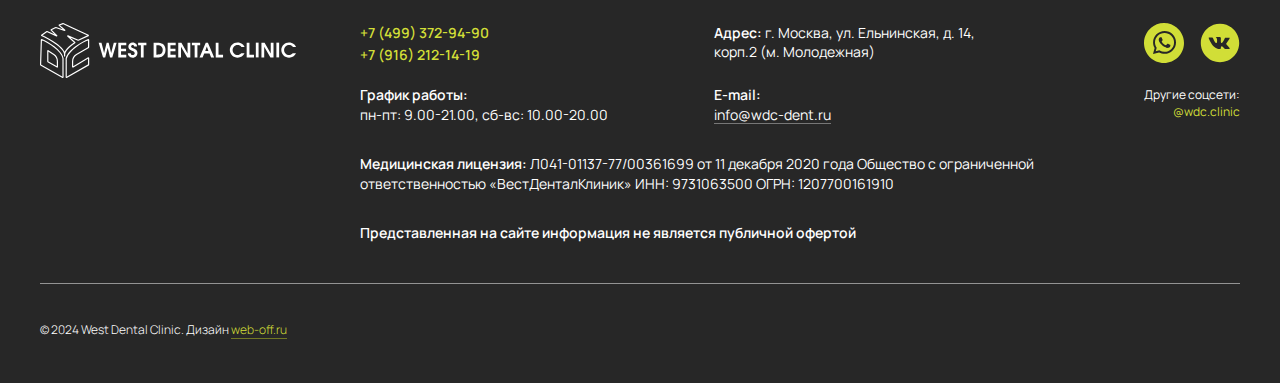
==== commit 152ecbfc: "doctor review" ====
--- a/doctor.html
+++ b/doctor.html
@@ -403,7 +403,19 @@
                         <div id="textreview-prev" class="swiper-button swiper-button-prev"></div>
                         <div id="textreview-next" class="swiper-button swiper-button-next"></div>
                     </div>
-                </div>
+                    <div id="textreview-pagination" class="swiper-pagination"></div>
+                </div>
+                <p class="review__more">Читайте больше отзывов на сервисах:</p>
+                <ul class="review__servlist">
+                    <li><a href="ZOON: https://zoon.ru/msk/medical/tsentr_stomatologii_i_implantologii_west_dental_clinic_by_dr_romantsov_na_molodyozhnoj/" target="_blank"><img src="./img/service_1.svg" alt=""></a></li>
+                    <li><a href="https://yandex.ru/maps/org/122246057329" target="_blank"><img src="./img/service_2.svg" alt=""></a></li>
+                    <li><a href="https://go.2gis.com/bq8mtx" target="_blank"><img src="./img/service_3.svg" alt=""></a></li>
+                    <li><a href="https://prodoctorov.ru/moskva/lpu/44624-west-dental-clinic/#rating" target="_blank"><img src="./img/service_4.svg" alt=""></a></li>
+                    <li><a href="https://doctu.ru/msk/clinic/west-dental-clinic" target="_blank"><img src="./img/service_5.svg" alt=""></a></li>
+                    <li><a href="https://napopravku.ru/moskva/clinics/west-dental-clinic/" target="_blank"><img src="./img/service_6.svg" alt=""></a></li>
+                    <li><a href="https://www.google.com/search?q=West+Dental+Clinic+%D1%86%D0%B5%D0%BD%D1%82%D1%80+%D1%81%D1%82%D0%BE%D0%BC%D0%B0%D1%82%D0%BE%D0%BB%D0%BE%D0%B3%D0%B8%D0%B8+Dr.+Romantsov&sca_esv=47bbd2a2bf8cf0cc&sxsrf=ACQVn0-QgSam1s7r0Zrw1cV8iG9bBdbHSg%3A1712268538591&ei=-iQPZvLSI7-Txc8P2YaF4A0&udm=&ved=0ahUKEwjyt4KwyamFAxW_SfEDHVlDAdwQ4dUDCBA&uact=5&oq=West+Dental+Clinic+%D1%86%D0%B5%D0%BD%D1%82%D1%80+%D1%81%D1%82%D0%BE%D0%BC%D0%B0%D1%82%D0%BE%D0%BB%D0%BE%D0%B3%D0%B8%D0%B8+Dr.+Romantsov&gs_lp=[base64]&sclient=gws-wiz-serp#lrd=0x46b548cb3eb9bc0b:0xda243079d8a7f40,1,,,, " target="_blank"><img src="./img/service_7.svg" alt=""></a></li>
+                    <li><a href="https://www.yell.ru/moscow/com/tsentr-sovremennoy-stomatologii-i-implantologii-v-kryilatskom-west-dental-clinic_11905674/reviews/" target="_blank"><img src="./img/service_8.svg" alt=""></a></li>
+                </ul>
             </div>
         </article>
         <article class="article contact">
--- a/css/main.css
+++ b/css/main.css
@@ -170,6 +170,10 @@
   --green: #d1de37;
   --gray: #c7c7c7;
   --white: #ffffff;
+}
+
+html {
+  scroll-behavior: smooth;
 }
 
 body {
